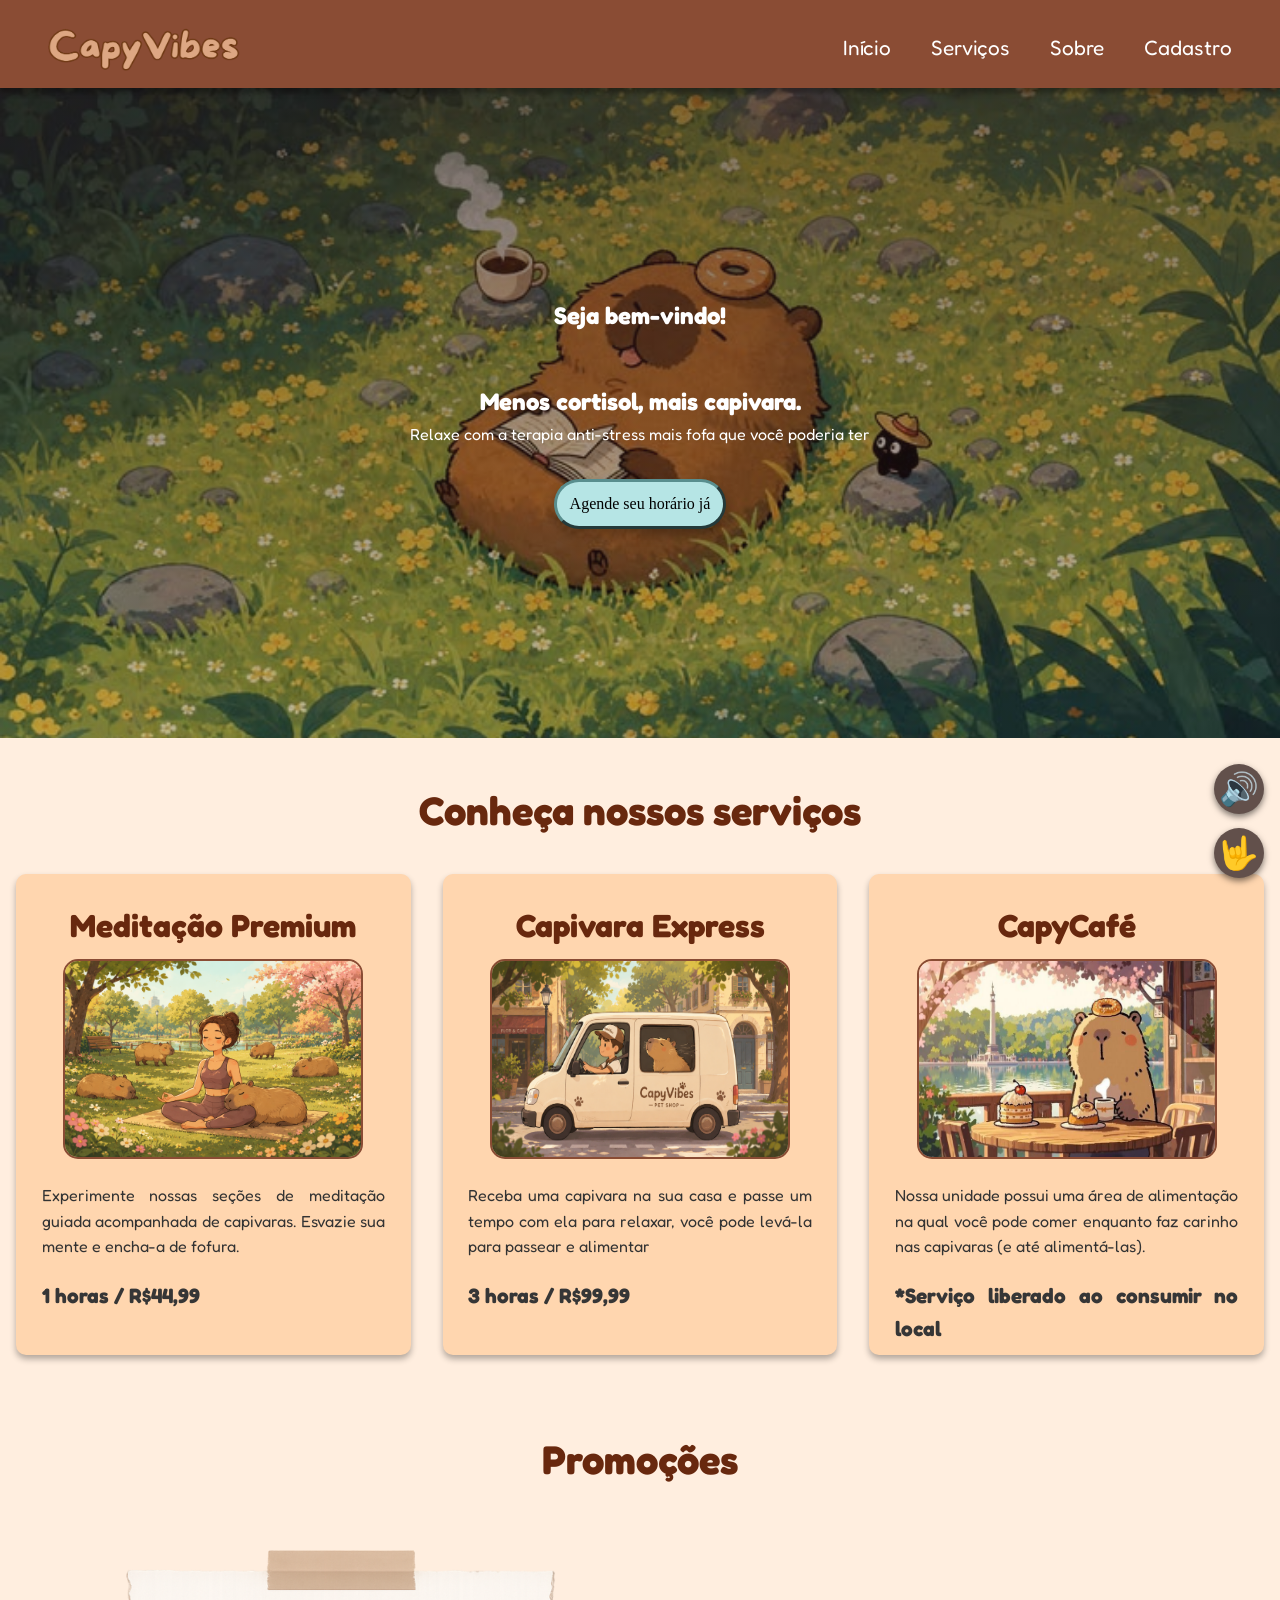
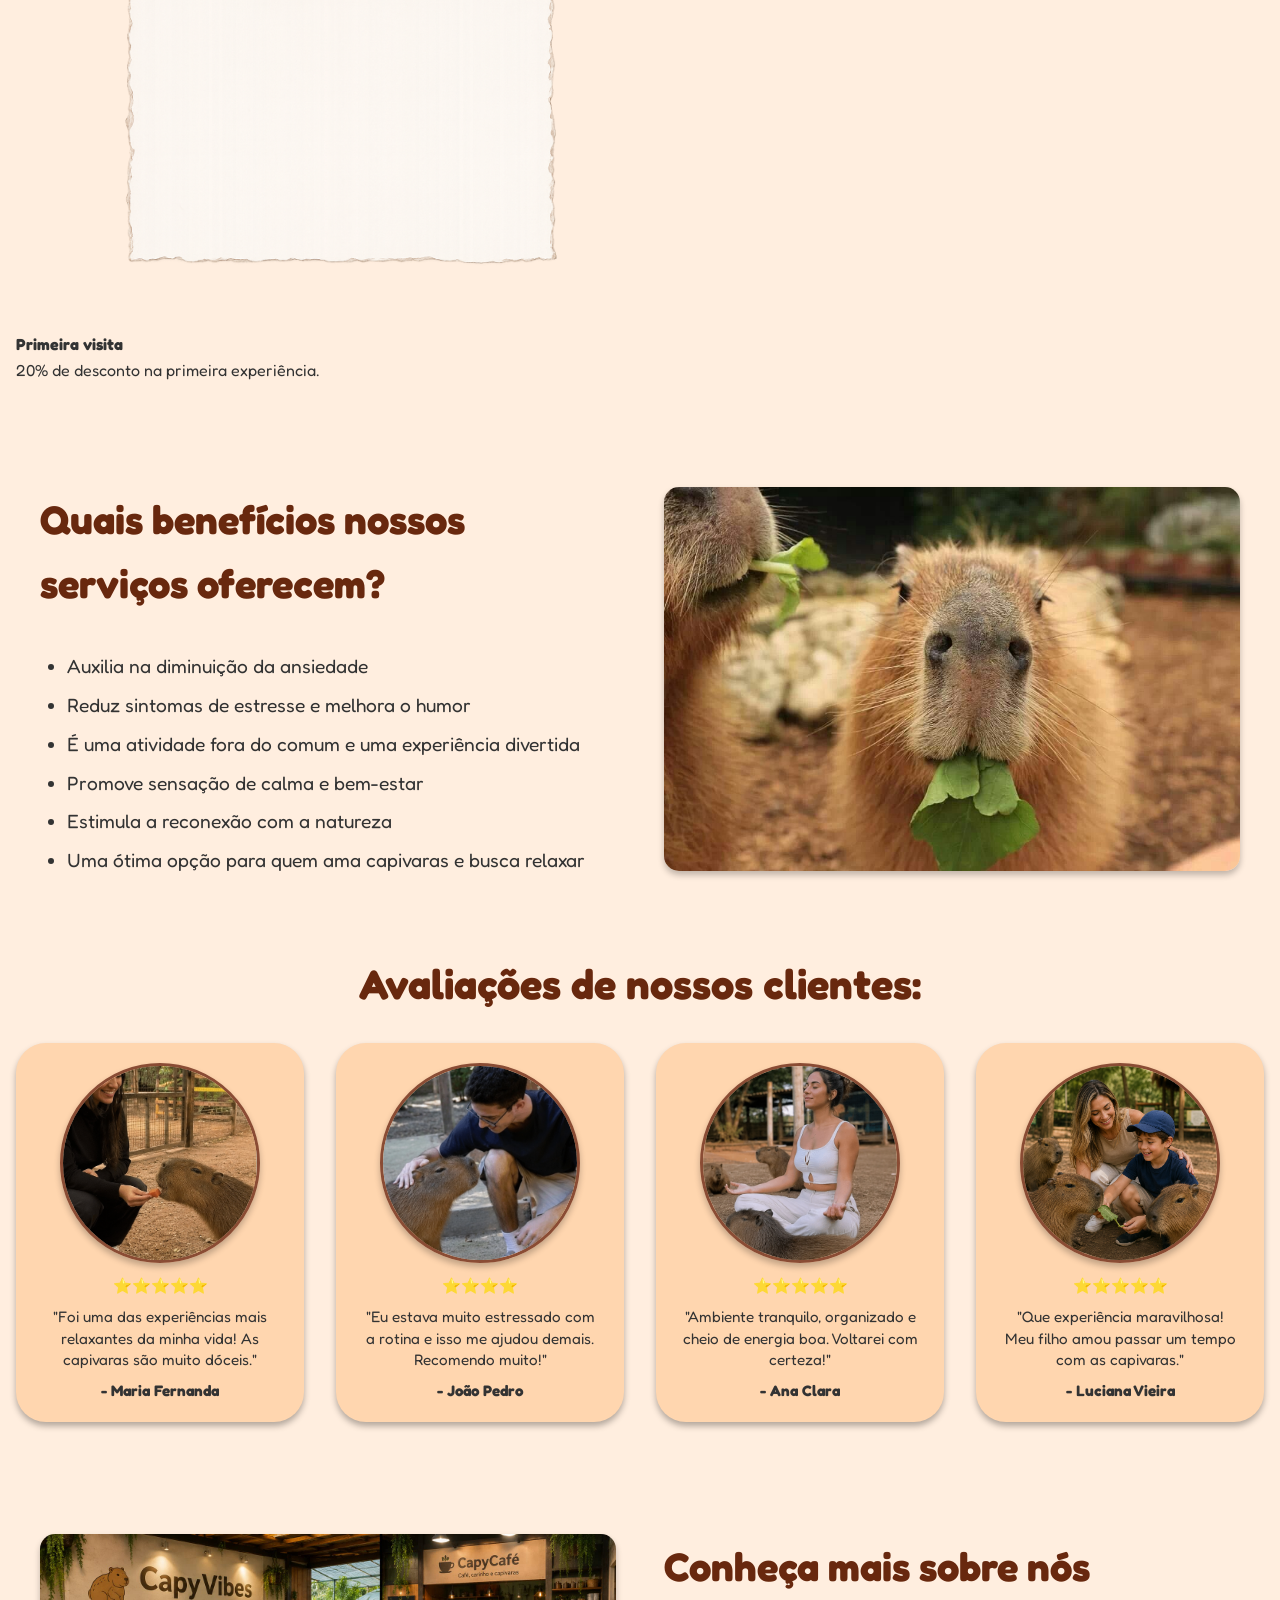
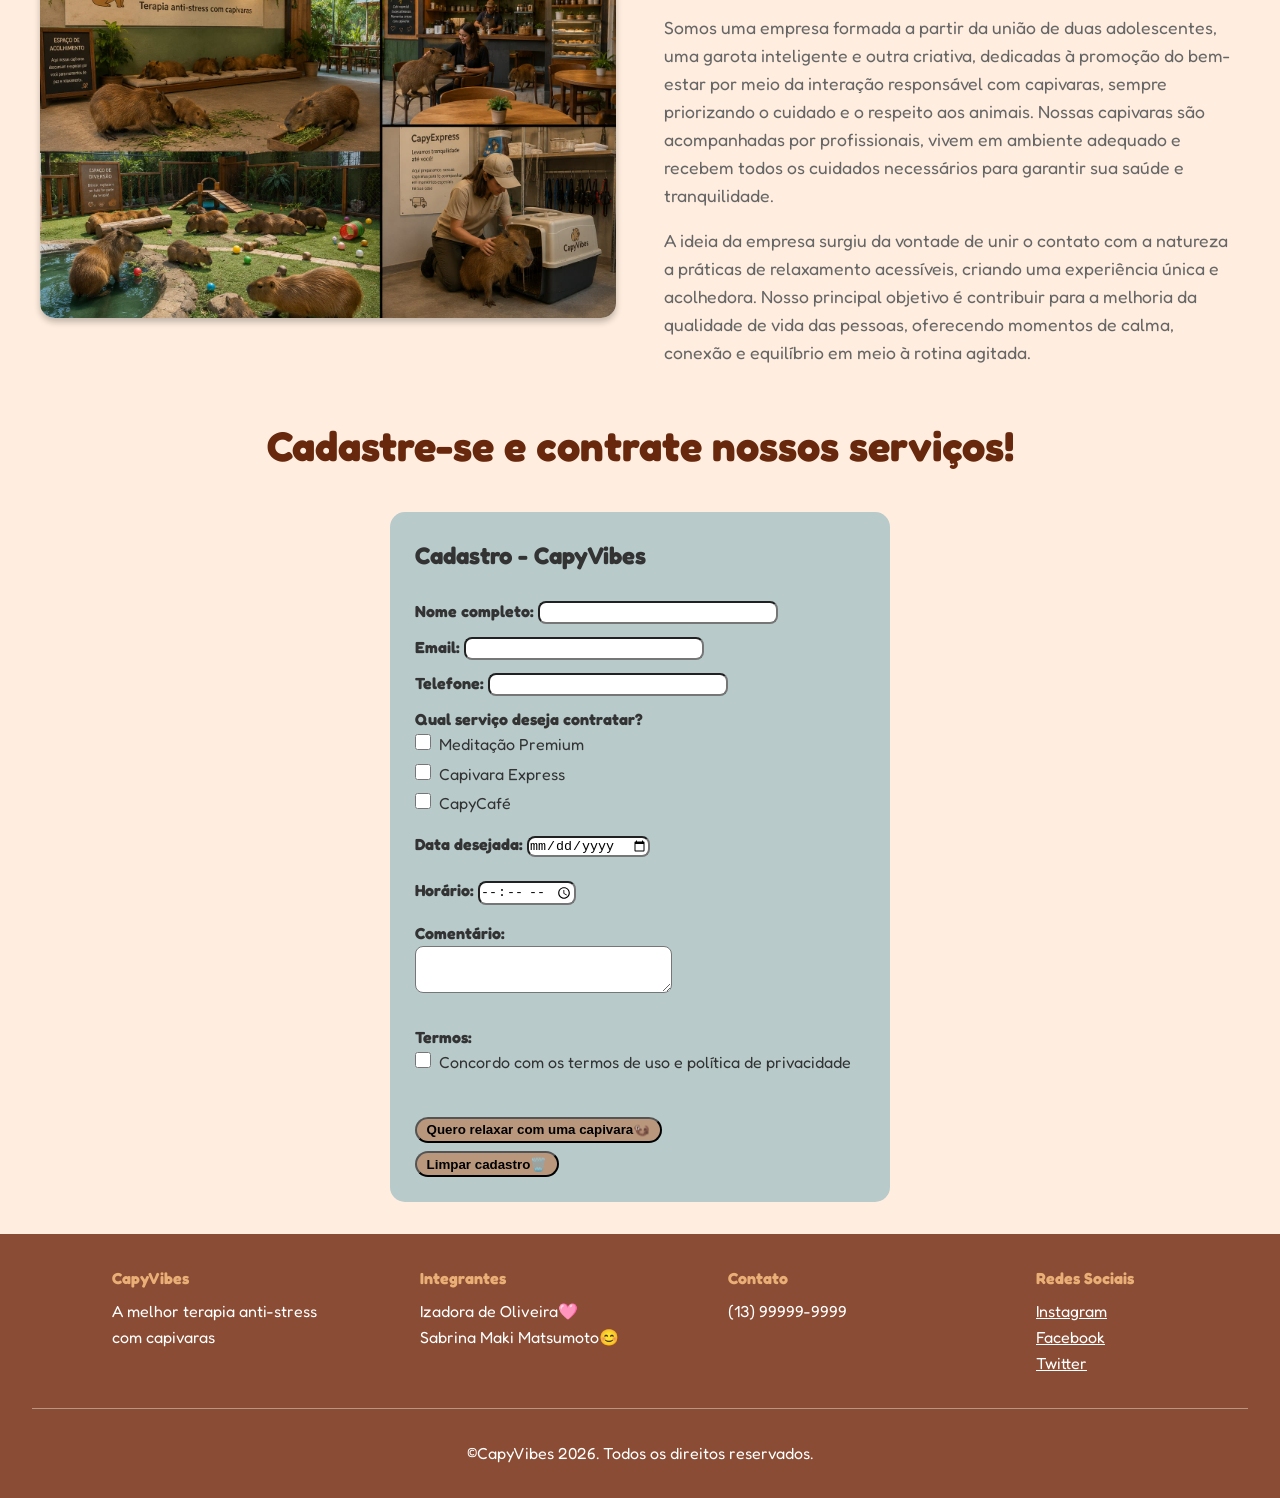
==== index.html @ 8a07cb81 "Em processo" ====
<!DOCTYPE html>
<html lang="pt-br">

<head>

    <meta charset="UTF-8">
    <meta name="viewport" content="width=device-width, initial-scale=1.0">
    <title>CapyVibes - Terapia anti-stress</title>
    <link rel="stylesheet" href="styles.css">
    <link href="https://fonts.googleapis.com/css2?family=Fredoka&display=swap" rel="stylesheet">

</head>

<body>

    <!-- HEADER e NAV-->
    <header class="header">
        <div class="container">

          <div class="nav">

          <img class="logo" src="imagens/Logo.png">

           <nav class="menu">
             <a href="inicio">Início</a>
             <a href="servicos">Serviços</a>
             <a href="sobre">Sobre</a>
             <a href="cadastro">Cadastro</a>
           </nav>

          </div>
        </div>
   
    </header>

    <!-- HERO SECTION -->
    <main>

        <section class="hero-section">
            <div class="conteudo-hero">
                <h1>Seja bem-vindo!</h1>
                <h2>Menos cortisol, mais capivara.</h2>
                <p>Relaxe com a terapia anti-stress mais fofa que você poderia ter</p>
                <button class="botao">Agende seu horário já</button>
            </div>
        </section>

        <!-- SERVICOS - IZAAA -->

        <section class="servicos">
            <div class="container">
                <h2 class="section-title">Conheça nossos serviços</h2>
                <div class="cards">

                    <div class="card">
                        <img src="">
                        <div class="conteudo-card">
                            <h3>Meditação Premium</h3>
                            <img class="foto-card" src="imagens/terapia.png">
                            <p>Experimente nossas seções de meditação guiada acompanhada de capivaras. Esvazie sua mente e encha-a de fofura.</p>
                            <span class="valor">1 horas / R$44,99</span>
                        </div>
                    </div>

                    <div class="card">
                        <img src="">
                        <div class="conteudo-card">
                            <h3>Capivara Express</h3>
                            <img class="foto-card" src="imagens/express.png">
                            <p>Receba uma capivara na sua casa e passe um tempo com ela para relaxar, você pode levá-la para passear e alimentar </p>
                            <span class="valor">3 horas / R$99,99</span>
                        </div>
                    </div>

                    <div class="card">
                        <img src="">
                        <div class="conteudo-card">
                            <h3>CapyCafé</h3>
                            <img class="foto-card" src="imagens/CapyCafe.jpg">
                            <p>Nossa unidade possui uma área de alimentação na qual você pode comer enquanto faz carinho nas capivaras (e até alimentá-las).</p>
                            <span class="valor">*Serviço liberado ao consumir no local</span>
                        </div>
                    </div>

                </div>
            </div>
        </section>

        <!-- PROMOÇÕES -->
        <section class="promocoes">
            <div class="container">

                <h2 class="promo-title">Promoções</h2>

                <div class="promo-cards">
                    
                    <div class="conteudo-promo promo1">
                    <img class="img-promo" src="imagens/promo.png">
                      <div class="texto-promo">
                         <h4>Primeira visita</h4>
                         <p>20% de desconto na primeira experiência.</p>
                      </div>
                    </div>

                </div>

            </div>
        </section>

        <!-- BENEFÍCIOS -->
        <section class="info-beneficios-section">
          <div class="container">

            <div class="info-beneficios">

            <div class="beneficios">
                <h2>Quais benefícios nossos serviços oferecem?</h2>

                <ul class="lista-beneficios">
                    <li>Auxilia na diminuição da ansiedade</li>
                    <li>Reduz sintomas de estresse e melhora o humor</li>
                    <li>É uma atividade fora do comum e uma experiência divertida</li>
                    <li>Promove sensação de calma e bem-estar</li>
                    <li>Estimula a reconexão com a natureza</li>
                    <li>Uma ótima opção para quem ama capivaras e busca relaxar</li>
                </ul>
            </div>

            <div class="info-imagem2">
                <img src="imagens/comendo.jpg">
            </div>

            </div>

          </div>
        </section>

        <!-- AVALIACOES -->
        <section class="area-avaliacoes">
            <div class="container">
                <h2>Avaliações de nossos clientes:</h2>
                <div class="avaliacoes">

                    <div class="avaliacao">
                        <div class="foto-cliente">
                            <img src="imagens/avaliacao-maria.png">
                        </div>
                        <p>⭐⭐⭐⭐⭐</p>
                        <p>"Foi uma das experiências mais relaxantes da minha vida! As capivaras são muito dóceis."</p>
                        <p class="nome-cliente">- Maria Fernanda</p>
                    </div>

                    <div class="avaliacao">
                        <div class="foto-cliente">
                            <img src="imagens/avaliacao-joao.png">
                        </div>
                        <p>⭐⭐⭐⭐</p>
                        <p>"Eu estava muito estressado com a rotina e isso me ajudou demais. Recomendo muito!"</p>
                        <p class="nome-cliente">- João Pedro</p>
                    </div>

                    <div class="avaliacao">
                        <div class="foto-cliente">
                            <img src="imagens/avaliacao-ana.png">
                        </div>
                        <p>⭐⭐⭐⭐⭐</p>
                        <p>"Ambiente tranquilo, organizado e cheio de energia boa. Voltarei com certeza!"</p>
                        <p class="nome-cliente">- Ana Clara</p>
                    </div>

                    <div class="avaliacao">
                        <div class="foto-cliente">
                            <img src="imagens/avaliacao-luciana.png">
                        </div>
                        <p>⭐⭐⭐⭐⭐</p>
                        <p>"Que experiência maravilhosa! Meu filho amou passar um tempo com as capivaras."</p>
                        <p class="nome-cliente">- Luciana Vieira</p>
                    </div>

                </div>

            </div>
        </section>

        <!-- DÚVIDAS - FAQ -->
        <section>

        </section>

        <!-- SOBRE A EMPRESA -->
        <section class="info" id="info">
          <div class="container">
            <div class="info-flex">

              <div class="info-imagem">
                  <img src="imagens/quemSomos.jpeg">
              </div>

             <div class="info-texto">
                <h2>Conheça mais sobre nós</h2>
                <p>Somos uma empresa formada a partir da união de duas adolescentes, uma garota inteligente e outra criativa,
                dedicadas à promoção do bem-estar por meio da interação responsável
                com capivaras, sempre priorizando o cuidado e o respeito aos animais. Nossas capivaras
                são acompanhadas por profissionais, vivem em ambiente adequado e recebem todos os
                cuidados necessários para garantir sua saúde e tranquilidade.</p>

                <p>A ideia da empresa surgiu da vontade de unir o contato com a natureza a práticas de relaxamento
                acessíveis, criando uma experiência única e acolhedora. Nosso principal objetivo é contribuir
                para a melhoria da qualidade de vida das pessoas, oferecendo momentos de calma, conexão e equilíbrio
                em meio à rotina agitada.</p>
             </div>

            </div>
          </div>
        </section>

        <h2 class="call">Cadastre-se e contrate nossos serviços!</h2>

        <!-- FORMULÁRIO -->
        <form action="dadosForm.html" method="post" class="formulario">

            <h2>Cadastro - CapyVibes</h2>
            <label><strong>Nome completo:</strong></label>
            <input type="text" name="Nome" id="caixa-e" required><br>
            <label><strong>Email:</strong></label>
            <input type="text" name="Email" id="caixa-e" required><br>
            <label><strong>Telefone:</strong></label>
            <input type="number" name="Telefone" id="caixa-e" required><br>
            <label id="servico"><strong>Qual serviço deseja contratar?</strong></label><br>
            <input type="checkbox" name="meditacao" id="caixa">Meditação Premium<br>
            <input type="checkbox" name="carro" id="caixa">Capivara Express<br>
            <input type="checkbox" name="cafe" id="caixa">CapyCafé<br>
            <label><strong>Data desejada:</strong></label>
            <input type="date" name="data" id="data"><br>
            <label><strong>Horário:</strong></label>
            <input type="time" name="hora" id="horario"><br>
            <label><strong>Comentário:</strong></label><br>
              <textarea id="comentario" rows="3" cols="30" name="comentário"></textarea><br>
            <label><strong>Termos:</strong></label><br>
            <input type="checkbox" name="termo" id="termos" required><label>Concordo com os termos de uso e política de privacidade</label><br>

            <button type="submit" class="btn_form">Quero relaxar com uma capivara🦦</button><br>
            <button type="reset" class="btn_form">Limpar cadastro🗑️</button>
        </form>

        <!-- BOTÃO DE VOZ E LIBRAS -->
            <button class="btn-ajuda libras">🔊</button>
            <button class="btn-ajuda voz">🤟</button>

    </main>

    <!-- FOOTER - saa -->

    <footer class="rodape">
        <div class="container">
            <div class="footer-content">

                <div class="footer-section">
                    <h4>CapyVibes</h4>
                    <p>A melhor terapia anti-stress com capivaras</p>
                </div>

                <div class="footer-section">
                    <h4>Integrantes</h4>
                        <p>Izadora de Oliveira🩷</p>
                        <p>Sabrina Maki Matsumoto😊</p>
                </div>

                <div class="footer-section">
                    <h4>Contato</h4>
                    <p>(13) 99999-9999</p>
                </div>
                
                <div class="footer-section">
                    <h4>Redes Sociais</h4>
                      <div class="redes">
                        <p>Instagram</p>
                        <p>Facebook</p>
                        <p>Twitter</p>
                      </div>
                </div>

            </div>

            <div class="footer-bottom">
                <p>&copy;CapyVibes 2026. Todos os direitos reservados.</p>
            </div>

        </div>
    </footer>

     </div>
</body>
</html>
---- styles.css ----
/* HEADER e NAV */

*{
    margin: 0;
    padding: 0;
    box-sizing: border-box;
}

body {
    line-height: 1.6;
    color: #333;
    font-family: 'Fredoka', sans-serif;
    background-color: #ffeedf;
}

.container{
    max-width: 1400px;
    margin: 0 auto;
    padding: 1rem;
}

.header{
    background-color: #8a4c34;
    position: sticky;
    padding: 0.5rem 2rem 0;
    top: 0;
    box-shadow: 0 5px 5px rgba(0, 0, 0, 0.3);
    z-index: 1000;
}

.nav{
    display: flex;
    justify-content: space-between;
    align-items: center;
}

.menu{
    display: flex;
    gap: 2.5rem;
}

.menu a{
    text-decoration: none;
    color: white;
    transition: color 0.3s;
    font-size: 1.3rem;
}

.menu a:hover{
    color: #b6e5e5;
}

/* HERO SECTION */

.logo{
    width: 12rem;
    height: 3rem;
}

.botao{
    padding: 0.8rem;
    color: black;
    border-radius: 2rem;
    border-color: #598e8e;
    background-color: #b6e5e5;
    font-size: 1rem;
    font-family: 'Lucida Sans Regular';
    margin-top: 2rem;
    cursor: pointer;
    transition: scale 0.4s;
    border-width: 0.2rem;
    box-shadow: 0 6px 12px rgba(0, 0, 0, 0.3);
}

.botao:hover{
    scale: 1.1;
}

.hero-section{
    background: linear-gradient(rgba(44, 24, 26, 0.6), rgba(44, 24, 26, 0.3)), url("imagens/fundo.jpg");
    background-size: cover;
    background-position: center;
    color: white;
    display: flex;
    align-items: center;
    justify-content: center;
    text-align: center;
    height: 650px;
}

.conteudo-hero h1{
    margin-bottom: 3rem;
}

/* SERVIÇOS */

.section-title {
    text-align: center;
    font-size: 2.5rem;
    margin-bottom: 2rem;
    color: #68280e;
    margin-top: 1.5rem;
}

.foto-card{
    display: block;
    margin: 0 auto;
}

.cards { 
    display: flex; 
    gap: 2rem; 
    justify-content: center;
    flex-wrap: wrap;
}

.card{
    background-color: rgb(255, 214, 175);
    border-radius: 10px;
    overflow: hidden; 
    box-shadow: 0 4px 6px rgba(0, 0, 0, 0.3);
    flex: 1; 
    min-width: 350px;
    max-width: 400px;
    transition: transform 0.3s;
}

.card:hover {
    box-shadow: 0 6px 12px rgba(0, 0, 0, 0.3);
    transform: translateY(-5px);
}

.conteudo-card{
    padding: 0 1.6rem 0 1.6rem;
    padding-bottom: 10px;
    display: flex;
    flex-direction: column;
    gap: 3px;
    text-align: justify;
}

.conteudo-card h3{
    color: #68280e;
    font-size: 2rem;
    margin: 0;
    text-align: center;
    margin-bottom: 5px;
    font-weight: bold;
}

.conteudo-card img{
    width: 300px;
    height: 200px;
    border-width: 2px;
    border-style: solid;
    border-color: #8a4c34;
    border-radius: 15px;
    margin-bottom: 10px;
}

.conteudo-card p{
    margin-top: 0.7rem;
}

.valor{
    font-weight: bold;
    color:#363636;
    padding: 1rem 0 0 0;
    font-size: 1.3rem;
}

/* PROMOCÕES */
.promo-title {
    text-align: center;
    font-size: 2.5rem;
    color: #68280e;
    margin-top: 1rem;
}

.promocoes{
    padding: 1.5rem 0 1rem 0;
}

.img-promo{
    max-width: 650px;
    max-height: 550px;
}


/* BENEFICIOS */

.beneficios{
    display: flex;
    flex-direction: column;
    gap: 0.5rem;
    flex: 1;
}

.beneficios h2{
    font-size: 2.5rem;
    color: #68280e;
    margin-top: 2rem;
}

.beneficios li{
    font-size: 1.2rem;
    margin-top: 8px;
    margin-left: 1.7rem;
}

.info-beneficios{
    display: flex;
    flex-wrap: wrap;
    gap: 3rem;
    margin-top: 1.5rem;
}

.info-beneficios-section{
    padding: 0 1.5rem 2rem;
}

.info-imagem2{
    flex: 1;
}

.info-imagem2 img {
    width: 100%;
    border-radius: 15px;
    box-shadow: 0 4px 6px rgba(0, 0, 0, 0.247);
    margin-top: 2rem;
}

.lista-beneficios{
    margin-top: 20px;
}

/*AVALIAÇÕES DOS CLIENTES*/

.area-avaliacoes{
    flex-wrap: wrap;
}

.area-avaliacoes h2{
    text-align: center;
    font-size: 2.6rem;
    color: #68280e;
    margin-bottom: 25px;
    margin-top: 0.5rem;
}

.avaliacoes{
    display: flex;
    flex-direction: row;
    display: flex;
    gap: 2rem;
    flex-wrap: wrap;
    justify-content: center;
}

.avaliacao{
    background-color:  rgb(255, 214, 175);
    border-radius: 30px;
    box-shadow: 0 4px 6px rgba(0, 0, 0, 0.3);
    flex: 1;
    max-width: 300px;
    padding: 15px;
    display: flex;
    flex-direction: column;
    align-items: center;
    text-align: center;
    margin-bottom: 3rem;
}

.avaliacao p{
    margin: 5px 10px;
    font-size: 0.95rem;
    line-height: 1.4;
}

.nome-cliente{
    font-weight: bold;
    margin-top: auto;
}

.foto-cliente{
    flex: 1
}

.foto-cliente img{
    border-radius: 50%;
    width: 200px;
    height: 200px;
    border-width: 3px;
    border-style: solid;
    border-color: #8a4c34;
    box-shadow: 0 4px 6px rgba(0, 0, 0, 0.247);
    margin-top: 5px;
    object-fit: cover;
}

.call{
    text-align: center;
    font-size: 2.6rem;
    color: #68280e;
    margin-bottom: 10px;
    margin-top: 30px;
}

/* DUVIDAS - FAQ */


/* SOBRE A EMRPRESA */
.info{
    padding: 2rem 1.5rem;
    padding-bottom: 0;
}

.info-flex{
    display: flex;
    flex-wrap: wrap;
    gap: 3rem;
    align-items: flex-start;
}

.info-imagem{
    flex: 1;
}

.info-imagem img{
    width: 100%;
    border-radius: 15px;
    box-shadow: 0 4px 6px rgba(0, 0, 0, 0.247);
}

.info-texto{
    display: flex;
    flex-direction: column;
    flex: 1; 
    gap: 1rem;
}

.info-texto p{
    color: #666666;
    font-size: 1.1rem;
}

.info-texto h2{
    font-size: 2.5rem;
    color: #68280e;
    font-weight: bold;
}

/* FORMULÁRIO */

.formulario{
    background-color: #b8caca;
    padding: 25px;
    border-radius: 15px;
    max-width: 500px;
    margin: 2rem auto; 
    
}

button[type="submit"] {
    background-color: #b9977c;
    color: black;
    font-weight: bold;
    border-radius: 20px;
    padding: 0.2rem 0.6rem;
    margin-bottom: 0.5rem;  
}
        
button[type="reset"] {
    background-color: #b9977c;
    color: black;
    font-weight: bold;
    border-radius: 20px;
    padding: 0.2rem 0.6rem;  
}

#termos{
    margin-bottom: 3rem;
    height: 1rem;
    width: 1rem;
    margin-right: 0.5rem;
}

.formulario input{
    margin-bottom: 0.7rem;
    border-radius: 8px;
}

#comentario{
    margin-bottom: 1.5rem;
}

#horario{
    margin-bottom: 1rem;
}

#data{
    margin-bottom: 1.3rem;
    margin-top: 1rem;
}

.formulario h2{
    margin-bottom: 1.5rem;
}

.formulario textarea{
    border-radius: 8px;
}

#caixa-e{
    height: 1.4rem;
    width: 15rem;
    padding: 0 0 0 0.5rem;
}

#caixa{
    height: 1rem;
    width: 1rem;
    margin-right: 0.5rem;
}

/* BOTÃO DE VOZ E LIBRAS */
.btn-ajuda{
    position: fixed;
    width: 50px;
    height: 50px;
    border-radius: 20rem;
    z-index: 100;
    border: none;
    box-shadow: 0 3px 6px rgba(0,0,0,0.5);
    cursor: pointer;
    font-size: 2rem;
    background-color: #62504b;
    transition: background-color 0.3s;
    transition: scale 0.4s;
}

.btn-ajuda:hover{
    background-color: #6f8158;
    scale: 1.2;
}

.voz{
    bottom: 1.4rem;
    right: 1rem;
}

.libras{
    bottom: 5.4rem;
    right: 1rem;
}

/* FOOTER */

.rodape{
    background-color: #8a4c34;
    padding: 1rem;
}

.footer-content{
    display: flex;
    justify-content: space-between;
    gap: 1rem;
    margin-bottom: 1rem;
    flex-wrap: wrap;
}

.footer-section{
    flex: 1;
    min-width: 50px;
    color: white;
    margin-bottom: 1rem;
    margin-left: 5rem;
}

.footer-section h4{
    margin-bottom: 0.5rem;
    color: #eaaf76;
}

.footer-bottom{
    text-align: center;
    border-top: 1.5px solid #b9977c;
    color: white;
    padding-top: 2rem;
}

.redes{
    text-decoration: underline;
}
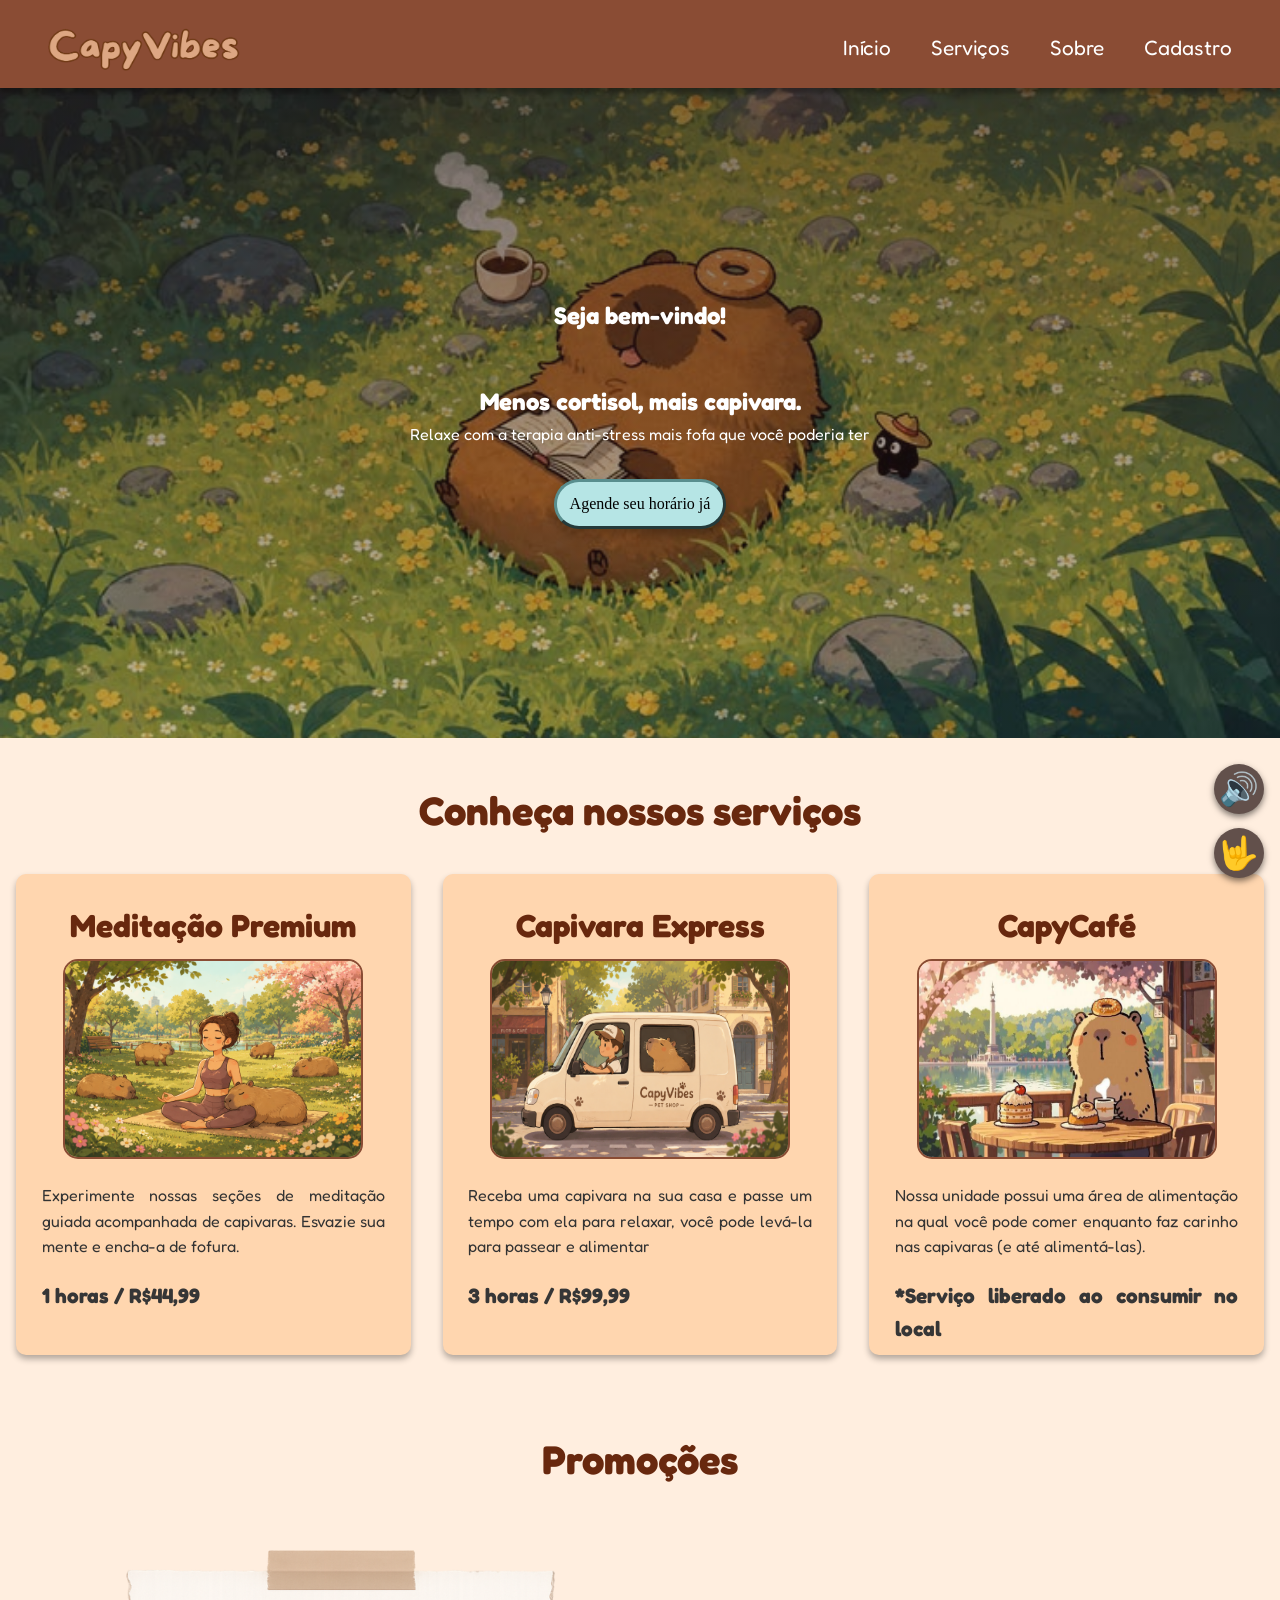
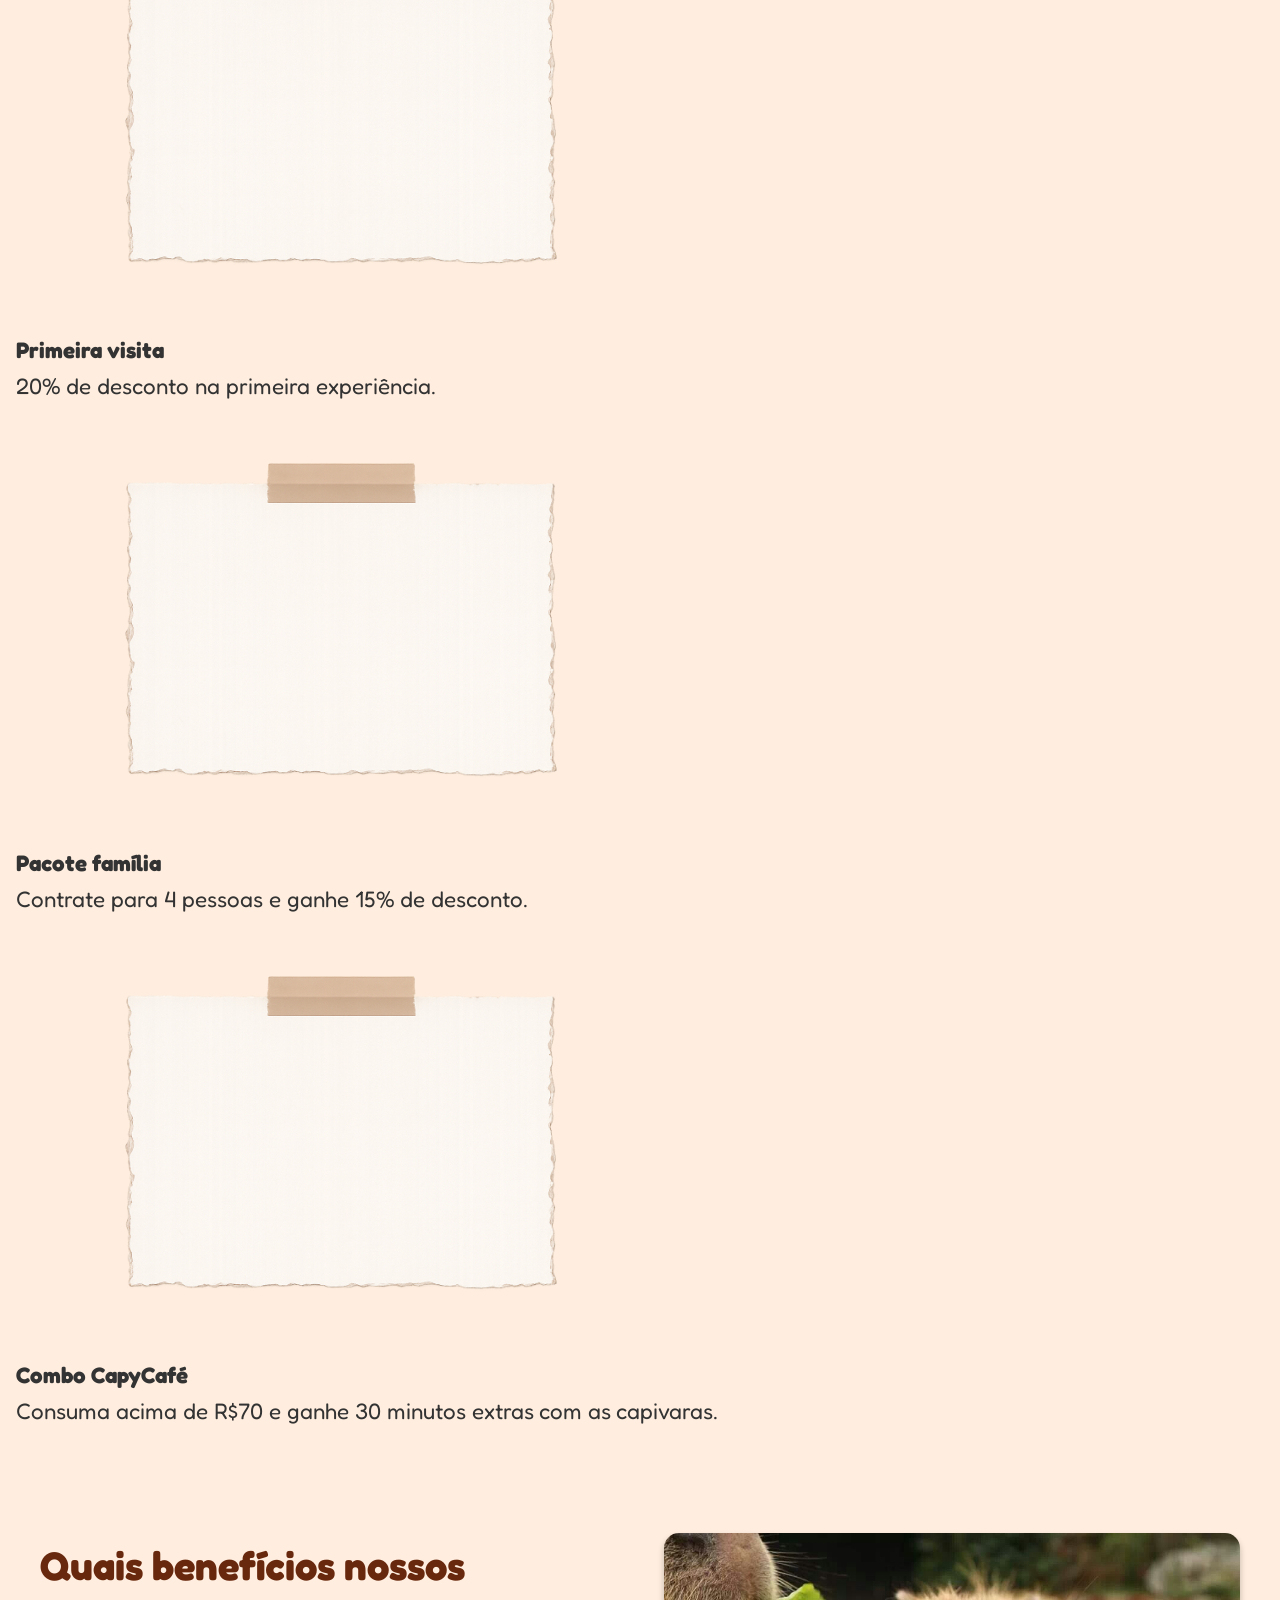
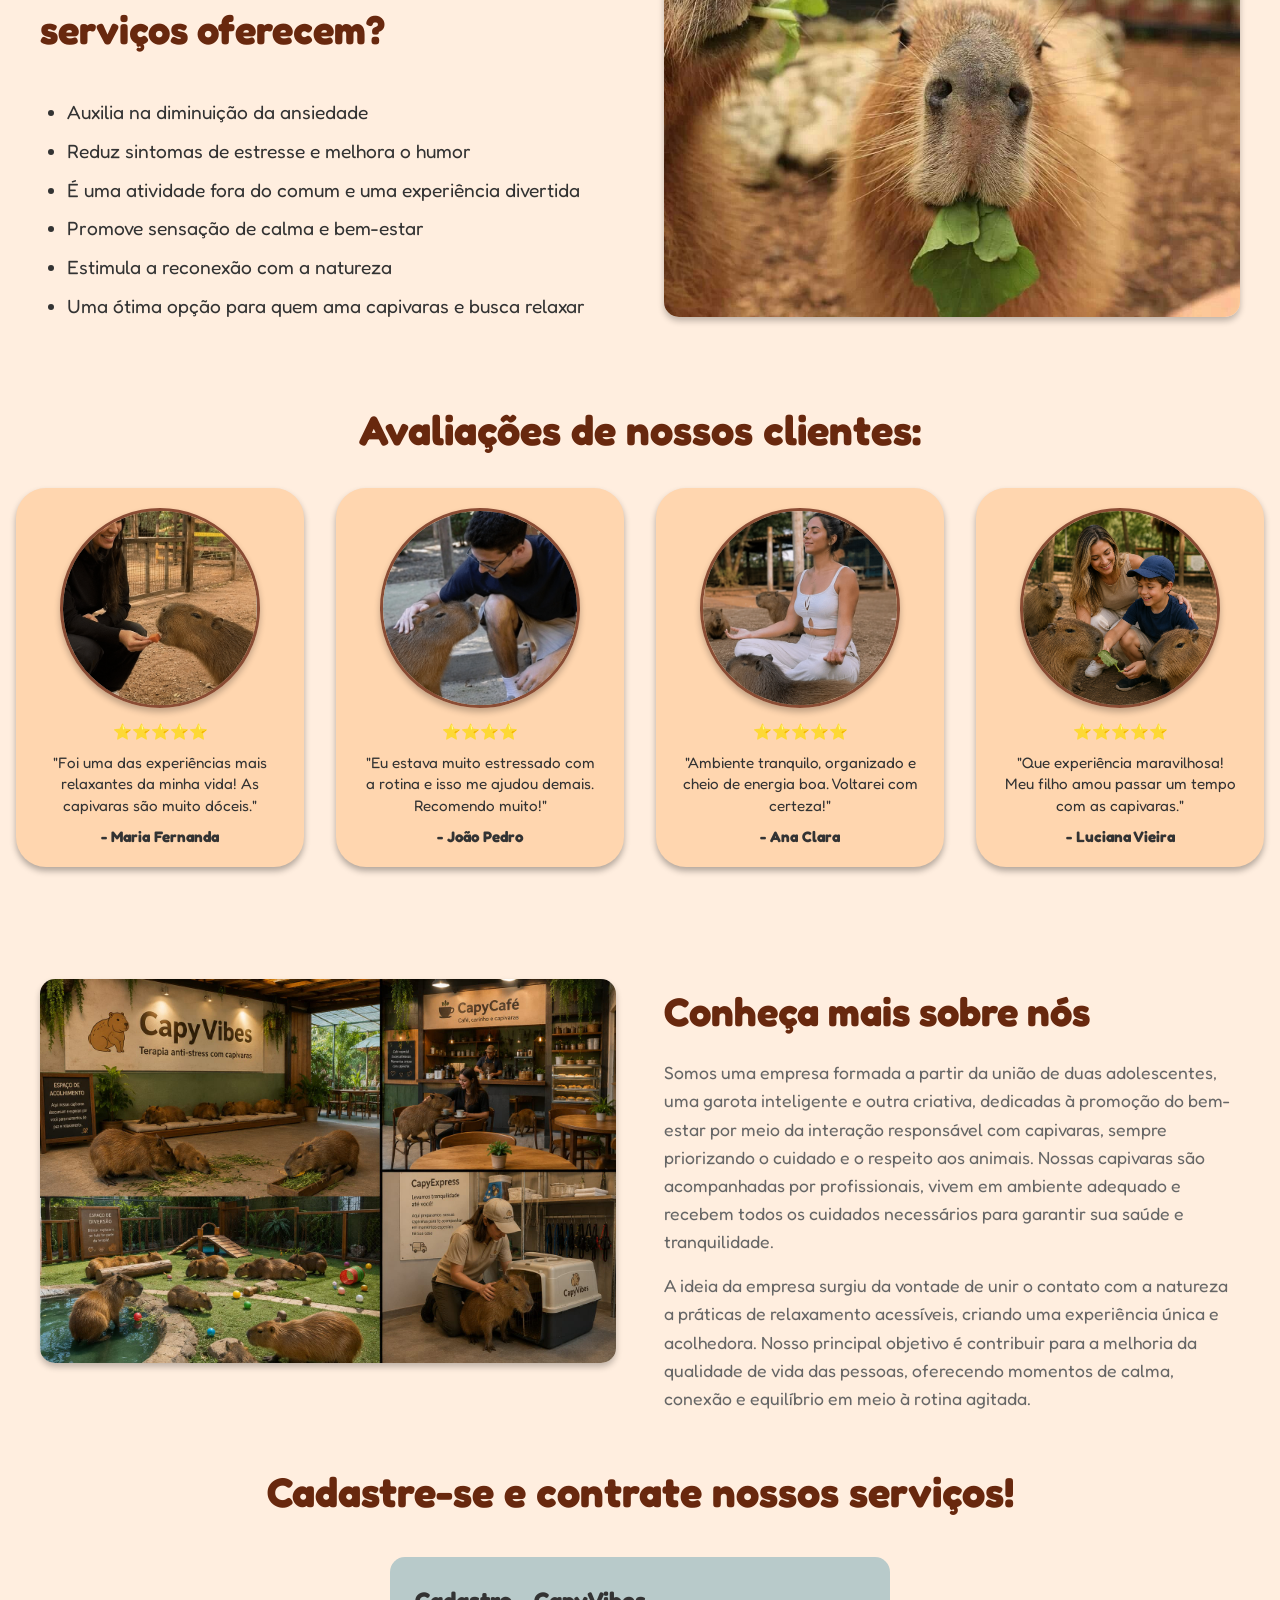
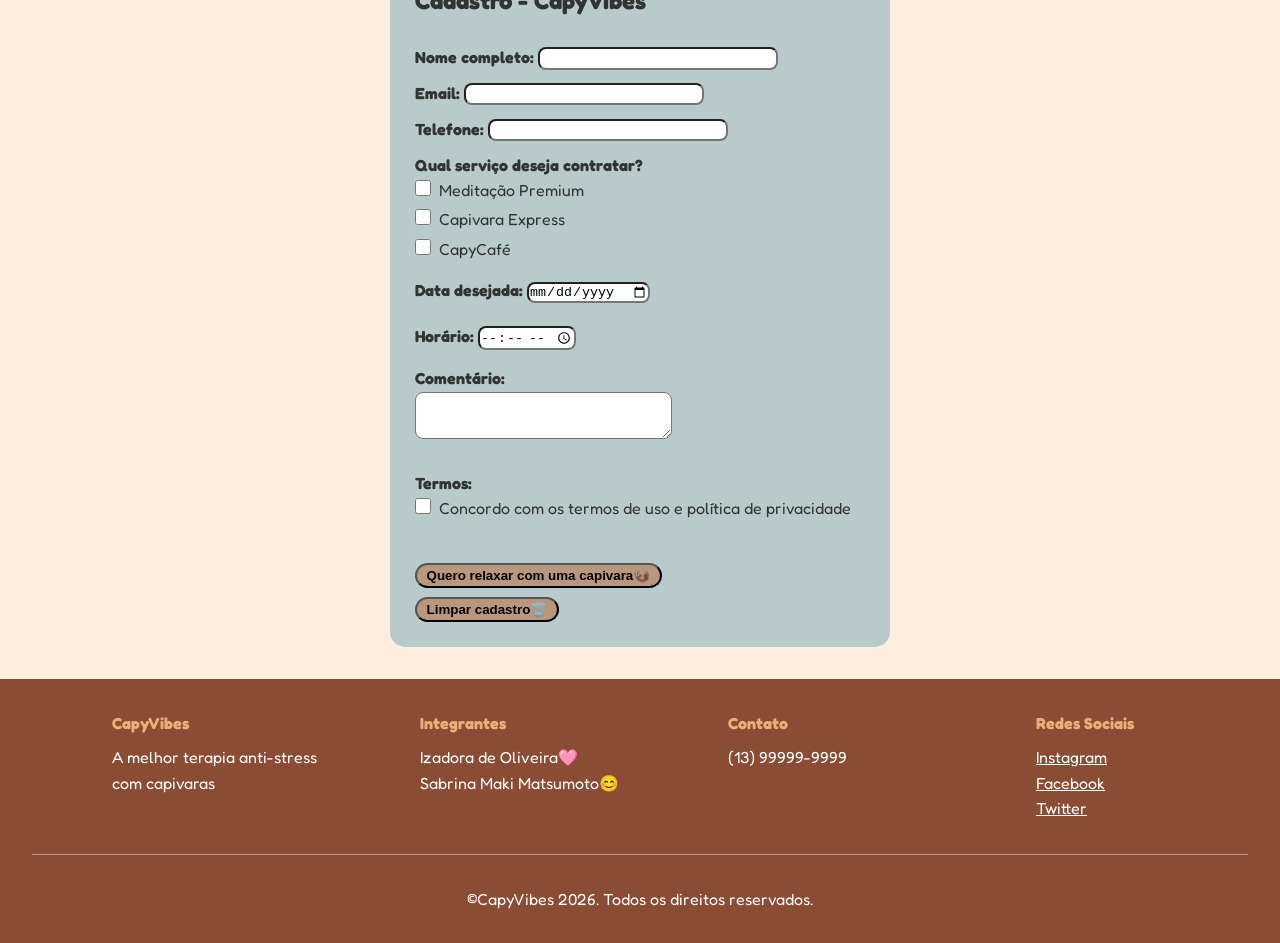
==== commit f26ac210: "Em andamento...cansei" ====
--- a/index.html
+++ b/index.html
@@ -90,17 +90,33 @@
         <section class="promocoes">
             <div class="container">
 
-                <h2 class="promo-title">Promoções</h2>
+               <h2 class="promo-title">Promoções</h2>
 
                 <div class="promo-cards">
-                    
-                    <div class="conteudo-promo promo1">
-                    <img class="img-promo" src="imagens/promo.png">
-                      <div class="texto-promo">
-                         <h4>Primeira visita</h4>
-                         <p>20% de desconto na primeira experiência.</p>
-                      </div>
-                    </div>
+
+                <div class="conteudo-promo promo1">
+                     <img class="img-promo" src="imagens/promo.png">
+                     <div class="texto-promo">
+                       <h4>Primeira visita</h4>
+                       <p>20% de desconto na primeira experiência.</p>
+                     </div>
+                </div>
+
+                <div class="conteudo-promo promo2">
+                     <img class="img-promo" src="imagens/promo.png">
+                     <div class="texto-promo">
+                       <h4>Pacote família</h4>
+                       <p>Contrate para 4 pessoas e ganhe 15% de desconto.</p>
+                     </div>
+                </div>
+
+                <div class="conteudo-promo promo3">
+                     <img class="img-promo" src="imagens/promo.png" >
+                     <div class="texto-promo">
+                       <h4>Combo CapyCafé</h4>
+                       <p>Consuma acima de R$70 e ganhe 30 minutos extras com as capivaras.</p>
+                     </div>
+                </div>
 
                 </div>
 
--- a/styles.css
+++ b/styles.css
@@ -170,13 +170,6 @@
 }
 
 /* PROMOCÕES */
-.promo-title {
-    text-align: center;
-    font-size: 2.5rem;
-    color: #68280e;
-    margin-top: 1rem;
-}
-
 .promocoes{
     padding: 1.5rem 0 1rem 0;
 }
@@ -184,6 +177,17 @@
 .img-promo{
     max-width: 650px;
     max-height: 550px;
+}
+
+.promo-title {
+    text-align: center;
+    font-size: 2.5rem;
+    color: #68280e;
+    margin-top: 1rem;
+}
+
+.texto-promo{
+    font-size: 1.4rem;
 }
 
 
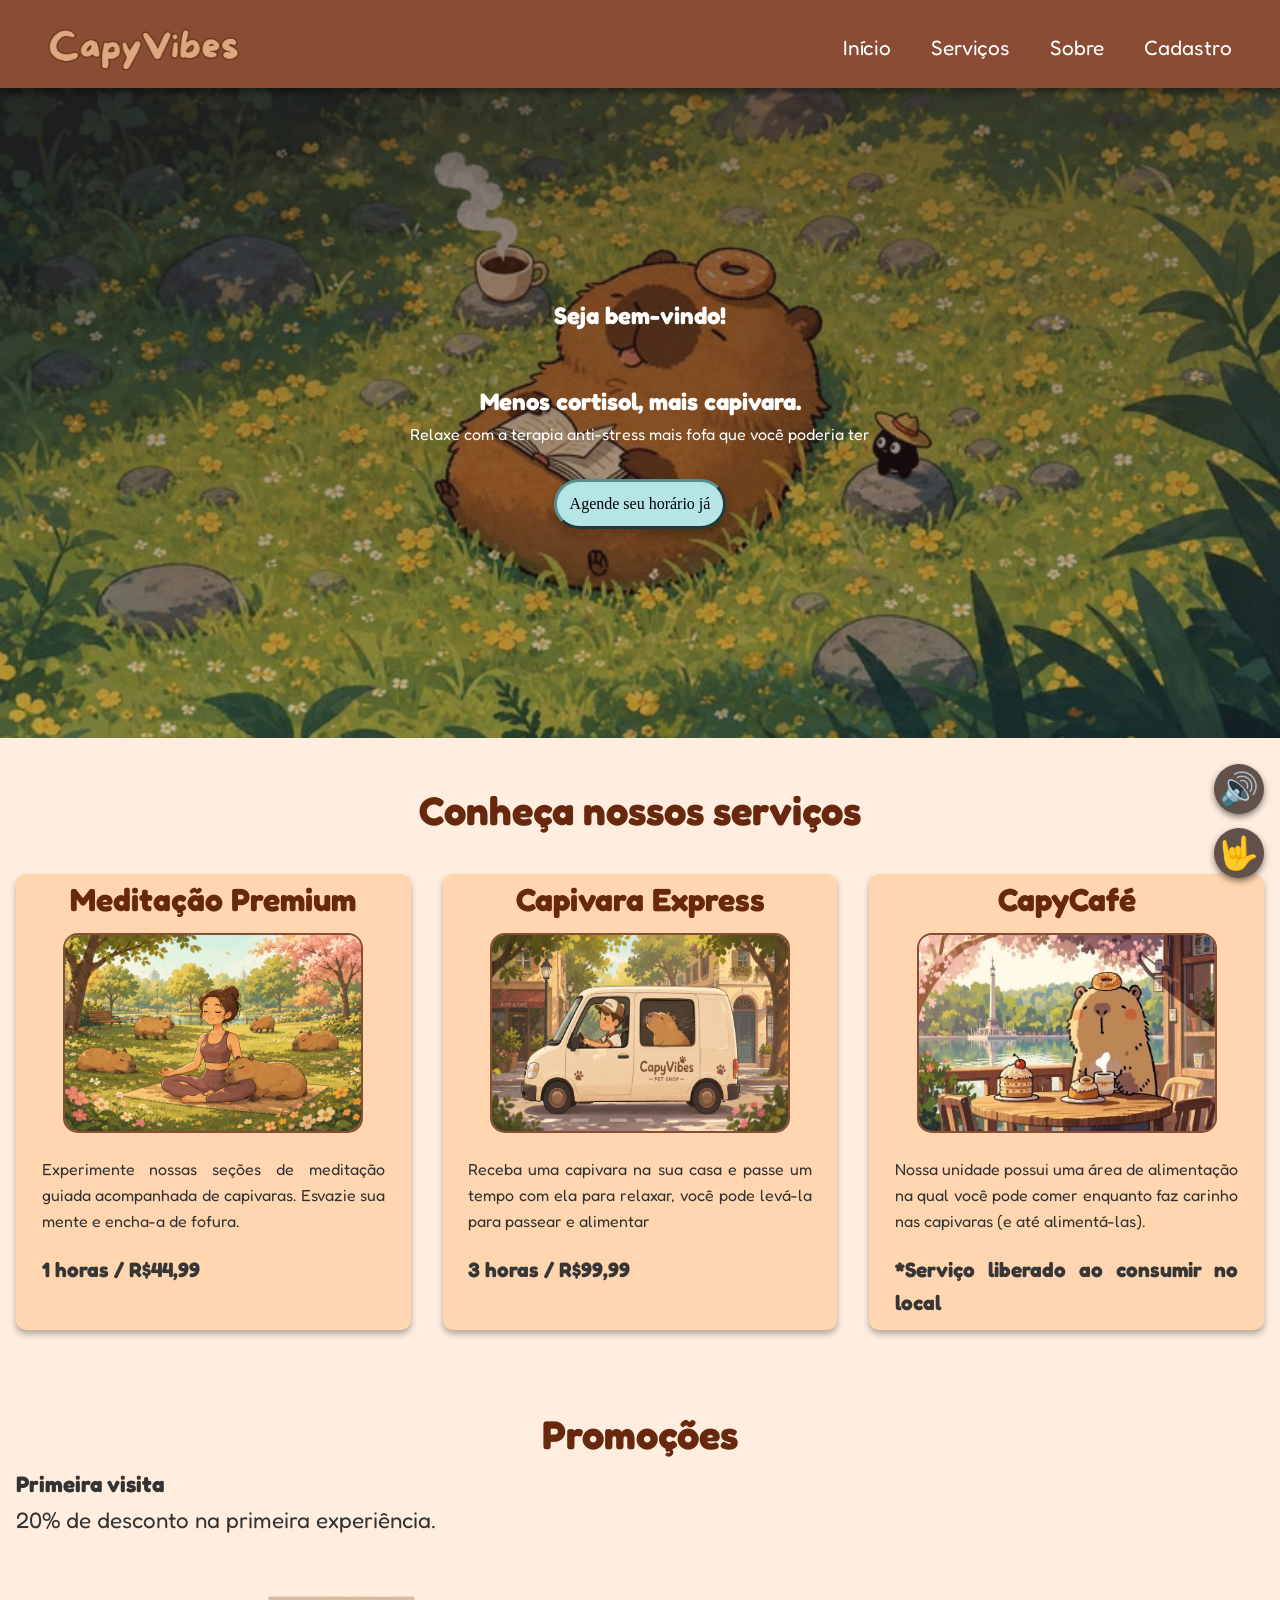
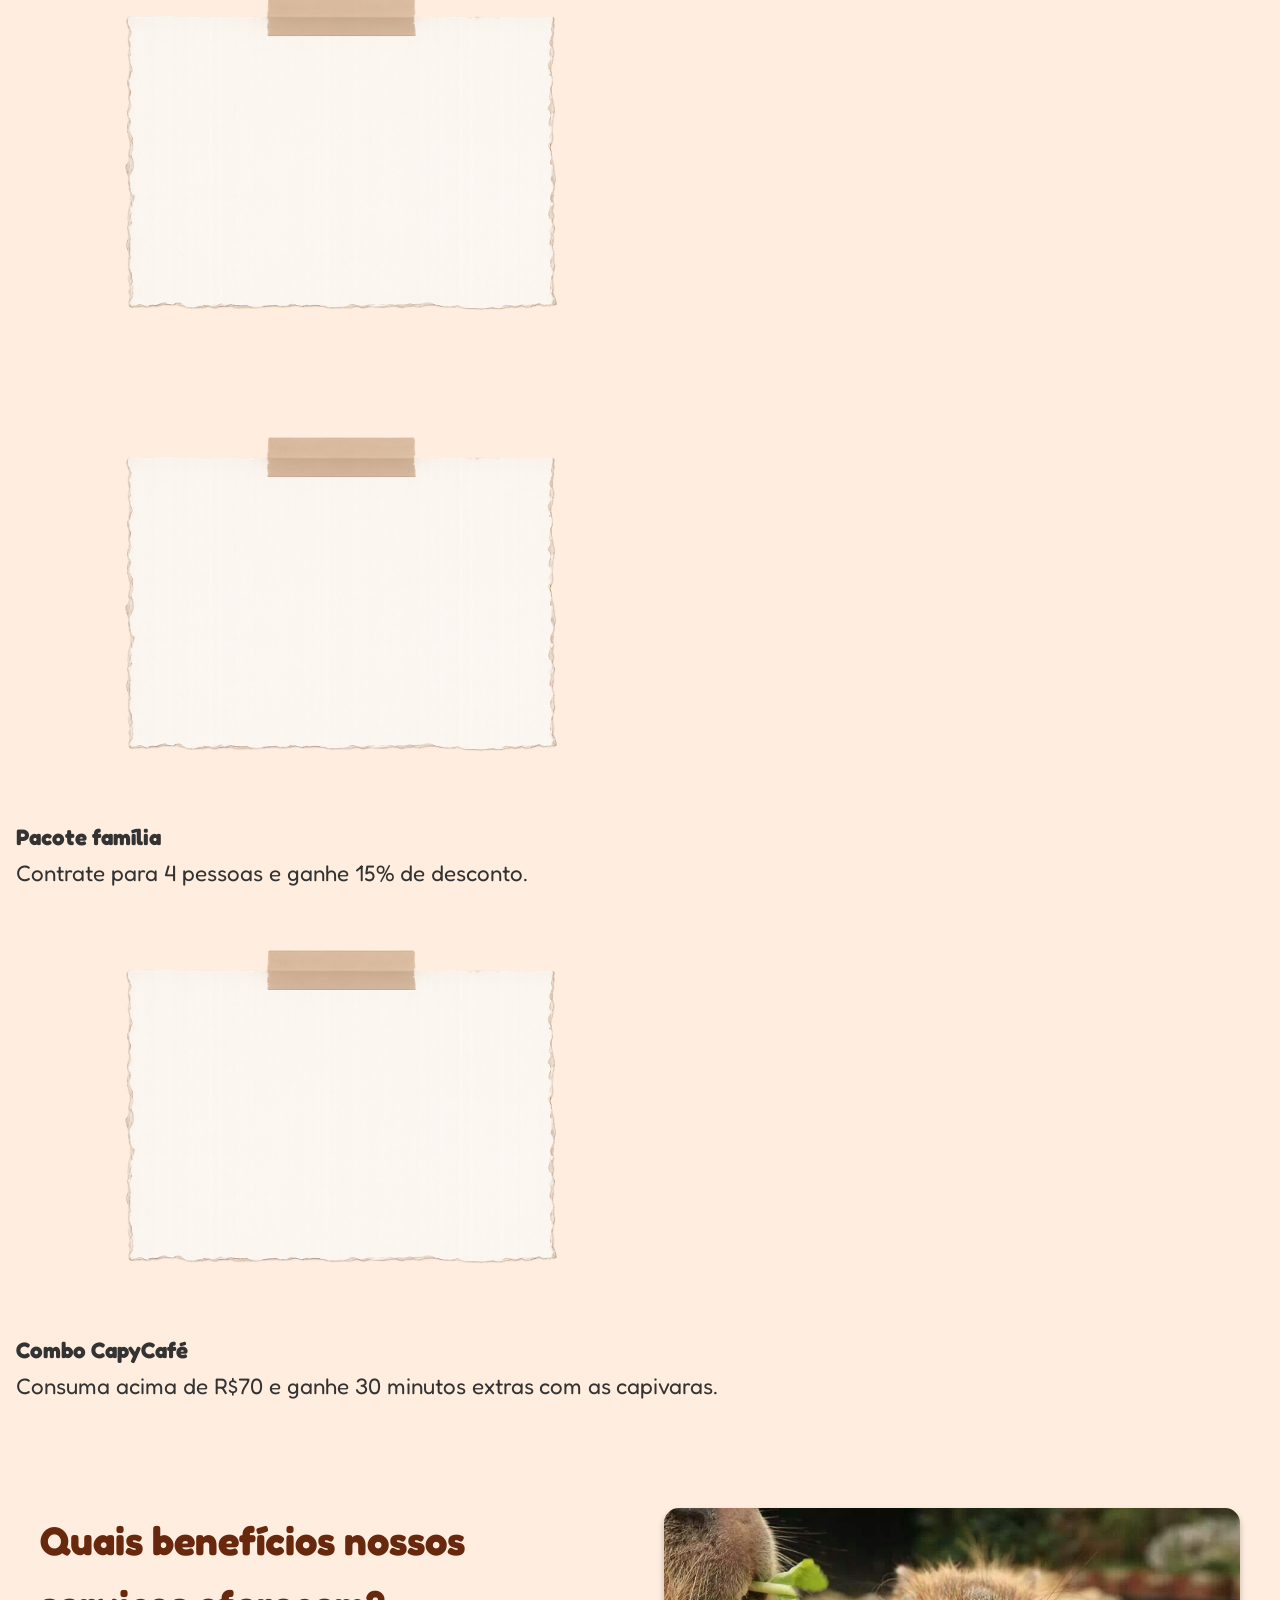
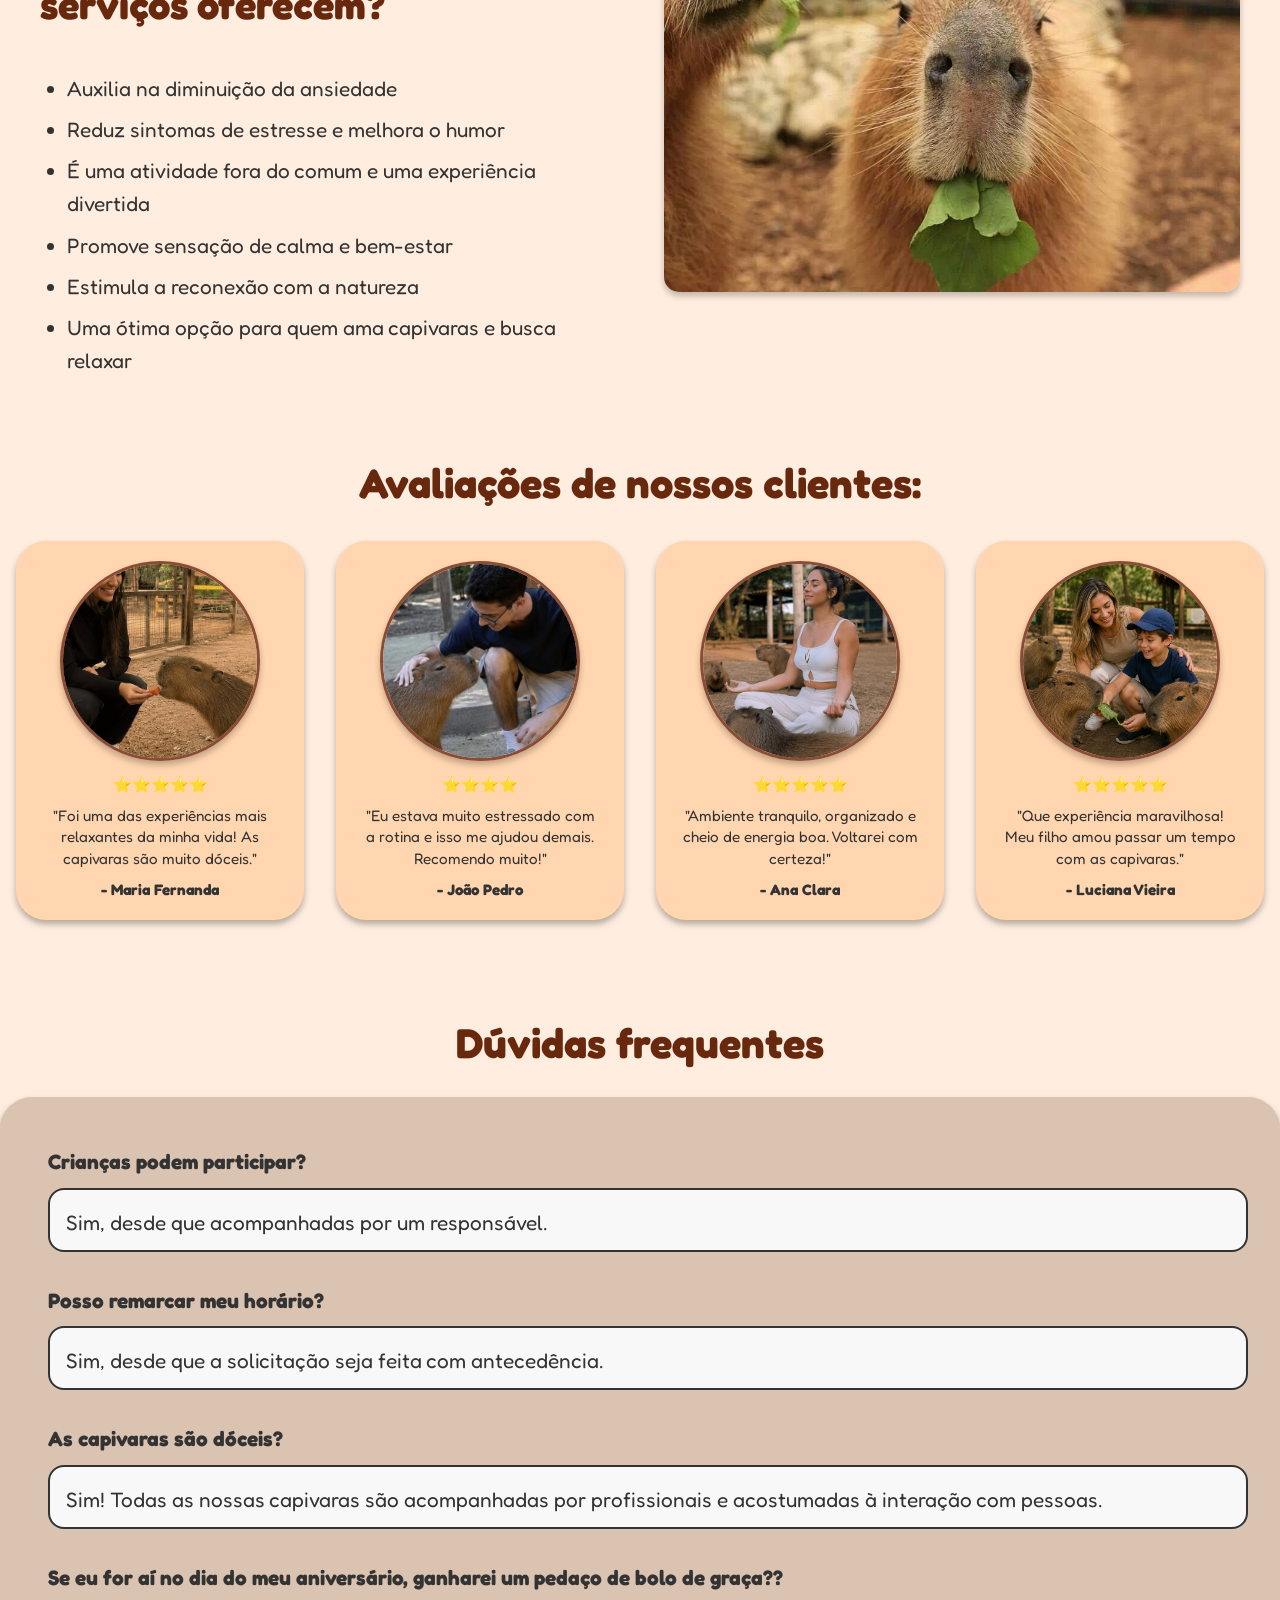
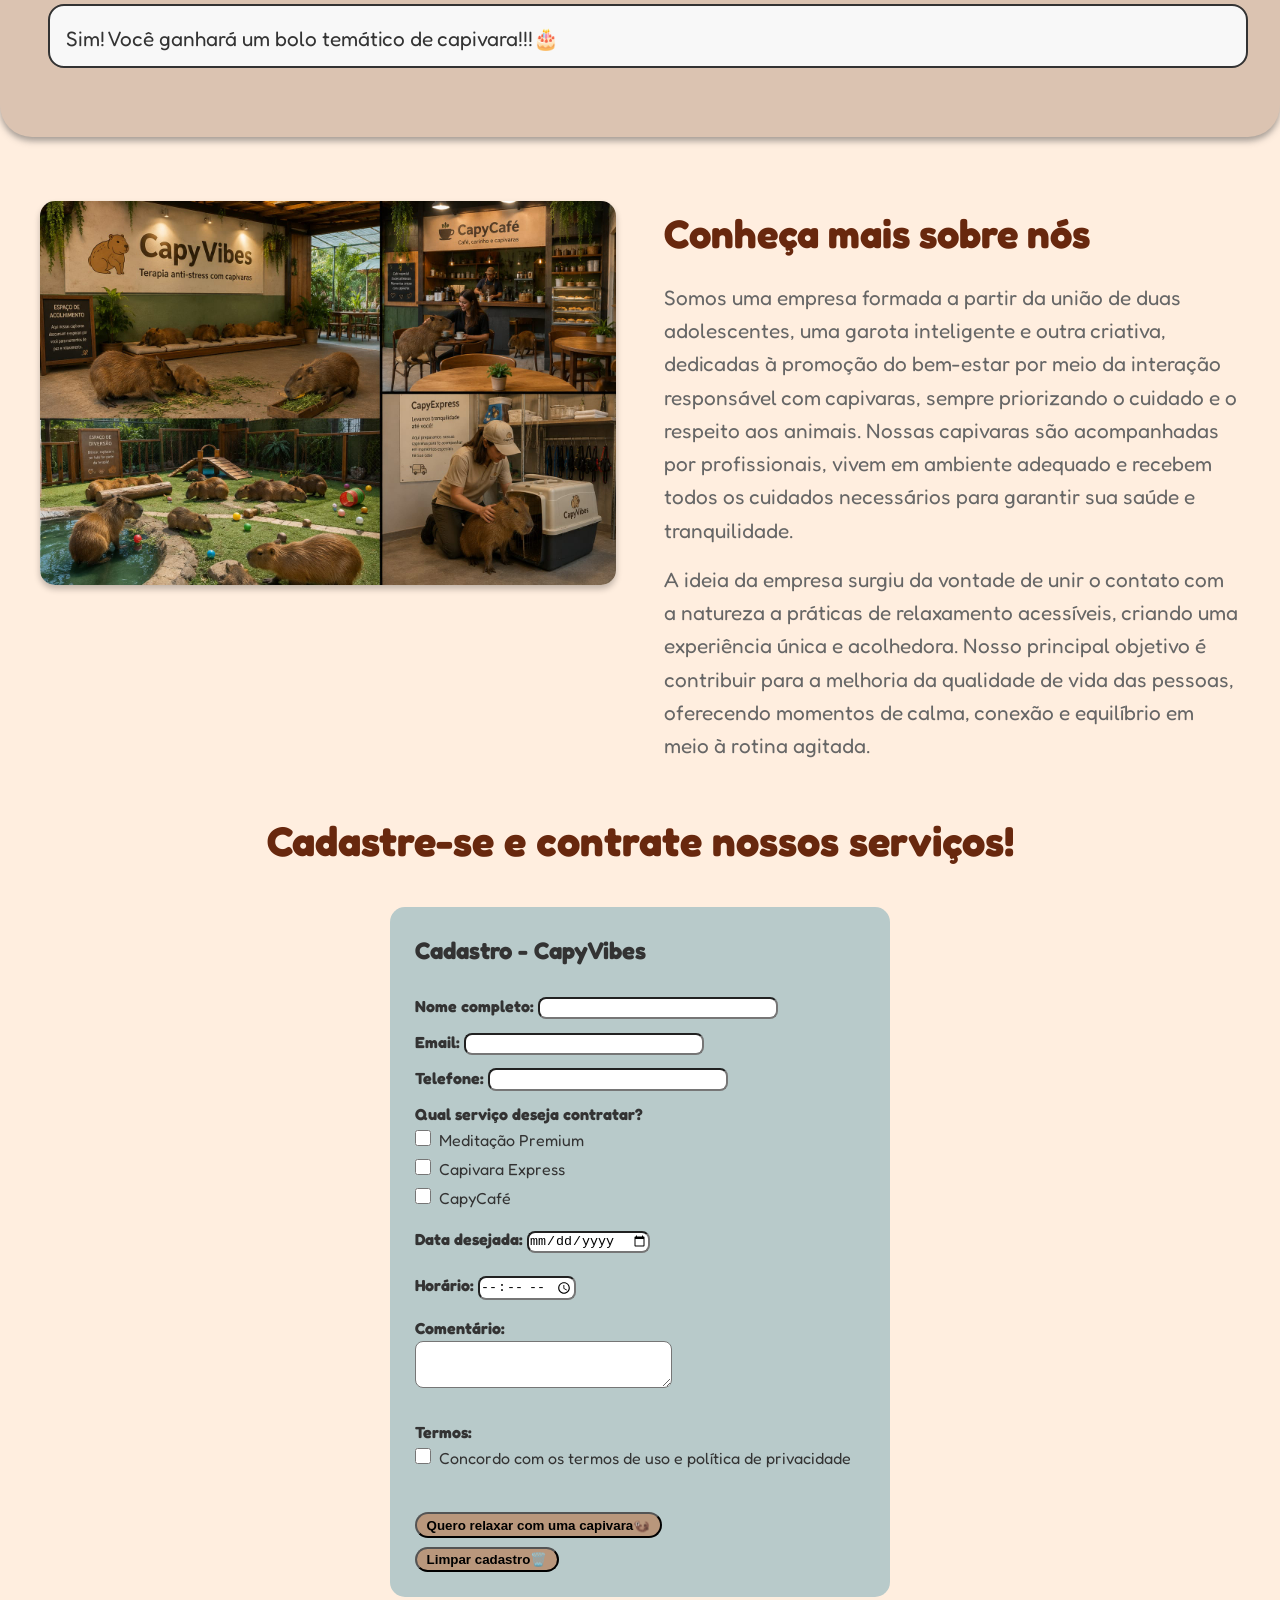
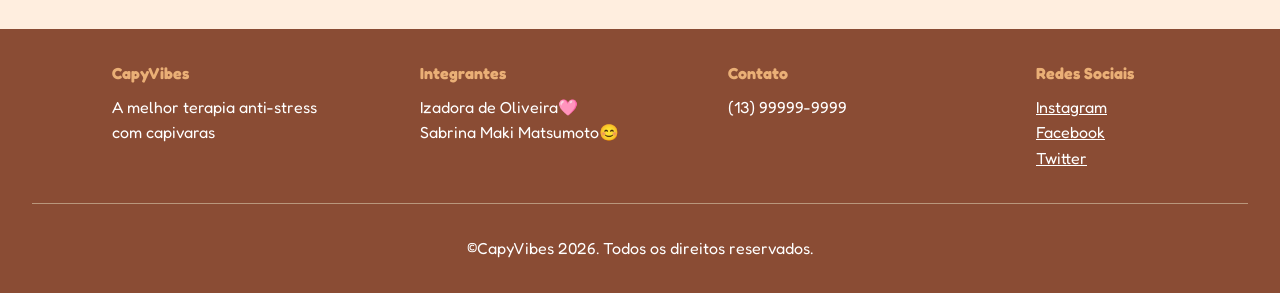
==== commit 6a67e988: "commit 08/06" ====
--- a/index.html
+++ b/index.html
@@ -53,7 +53,6 @@
                 <div class="cards">
 
                     <div class="card">
-                        <img src="">
                         <div class="conteudo-card">
                             <h3>Meditação Premium</h3>
                             <img class="foto-card" src="imagens/terapia.png">
@@ -63,7 +62,6 @@
                     </div>
 
                     <div class="card">
-                        <img src="">
                         <div class="conteudo-card">
                             <h3>Capivara Express</h3>
                             <img class="foto-card" src="imagens/express.png">
@@ -73,7 +71,6 @@
                     </div>
 
                     <div class="card">
-                        <img src="">
                         <div class="conteudo-card">
                             <h3>CapyCafé</h3>
                             <img class="foto-card" src="imagens/CapyCafe.jpg">
@@ -95,11 +92,12 @@
                 <div class="promo-cards">
 
                 <div class="conteudo-promo promo1">
-                     <img class="img-promo" src="imagens/promo.png">
-                     <div class="texto-promo">
+                    <div class="texto-promo">
                        <h4>Primeira visita</h4>
                        <p>20% de desconto na primeira experiência.</p>
                      </div>
+                     <img class="img-promo" src="imagens/promo.png">
+                     
                 </div>
 
                 <div class="conteudo-promo promo2">
@@ -199,8 +197,43 @@
         </section>
 
         <!-- DÚVIDAS - FAQ -->
-        <section>
-
+        <section class="duvidas">
+            <div class="container">
+
+                <h2 class="duv-titulo">Dúvidas frequentes</h2>
+                <div class="perg-resp">
+
+                <div class="perguntas">
+                    <p><strong>Crianças podem participar?</strong></p>
+                </div>
+                <div class="resposta">
+                    <p>Sim, desde que acompanhadas por um responsável.</p>
+                </div>
+
+                <div class="perguntas">
+                    <p><strong>Posso remarcar meu horário?</strong></p>
+                </div>
+                <div class="resposta">
+                    <p>Sim, desde que a solicitação seja feita com antecedência.</p>
+                </div>
+
+                <div class="perguntas">
+                    <p><strong>As capivaras são dóceis?</strong></p>
+                </div>
+                <div class="resposta">
+                    <p>Sim! Todas as nossas capivaras são acompanhadas por profissionais
+                    e acostumadas à interação com pessoas.</p>
+                </div>
+
+                <div class="perguntas">
+                    <p><strong>Se eu for aí no dia do meu aniversário, ganharei um pedaço de bolo de graça??</strong></p>
+                </div>
+                <div class="resposta">
+                    <p>Sim! Você ganhará um bolo temático de capivara!!!🎂</p>
+                </div>
+
+                </div>
+            </div>
         </section>
 
         <!-- SOBRE A EMPRESA -->
--- a/styles.css
+++ b/styles.css
@@ -14,7 +14,7 @@
 }
 
 .container{
-    max-width: 1400px;
+    max-width: 1450px;
     margin: 0 auto;
     padding: 1rem;
 }
@@ -207,7 +207,7 @@
 }
 
 .beneficios li{
-    font-size: 1.2rem;
+    font-size: 1.3rem;
     margin-top: 8px;
     margin-left: 1.7rem;
 }
@@ -311,6 +311,49 @@
 }
 
 /* DUVIDAS - FAQ */
+.duvidas{
+    display: flex;
+    align-items: center;
+    justify-content: center;
+    flex-wrap: wrap;
+}
+
+.perg-resp{
+    text-align: center;
+    font-size: 1.3rem;
+    width: 80rem;
+    height: 40rem;
+    background-color: #dbc3b1;
+    border-radius: 2rem;
+    box-shadow: 0 4px 6px rgba(77, 77, 77, 0.5);
+    padding: 3rem;
+}
+
+.resposta{
+    height: 4rem;
+    width: 75rem;
+    background-color: #f8f8f8;
+    border-color: #333;
+    border-radius: 1rem;
+    padding: 1rem;
+    border-width: 2px;
+    border-style: solid;
+    margin-bottom: 2rem;
+    text-align: left;
+}
+
+.perguntas{
+    margin-bottom: 0.6rem;
+    text-align: left;
+}
+
+.duv-titulo{
+    text-align: center;
+    font-size: 2.6rem;
+    color: #68280e;
+    margin-bottom: 20px;
+    margin-top: 10px;
+}
 
 
 /* SOBRE A EMRPRESA */
@@ -345,7 +388,7 @@
 
 .info-texto p{
     color: #666666;
-    font-size: 1.1rem;
+    font-size: 1.3rem;
 }
 
 .info-texto h2{
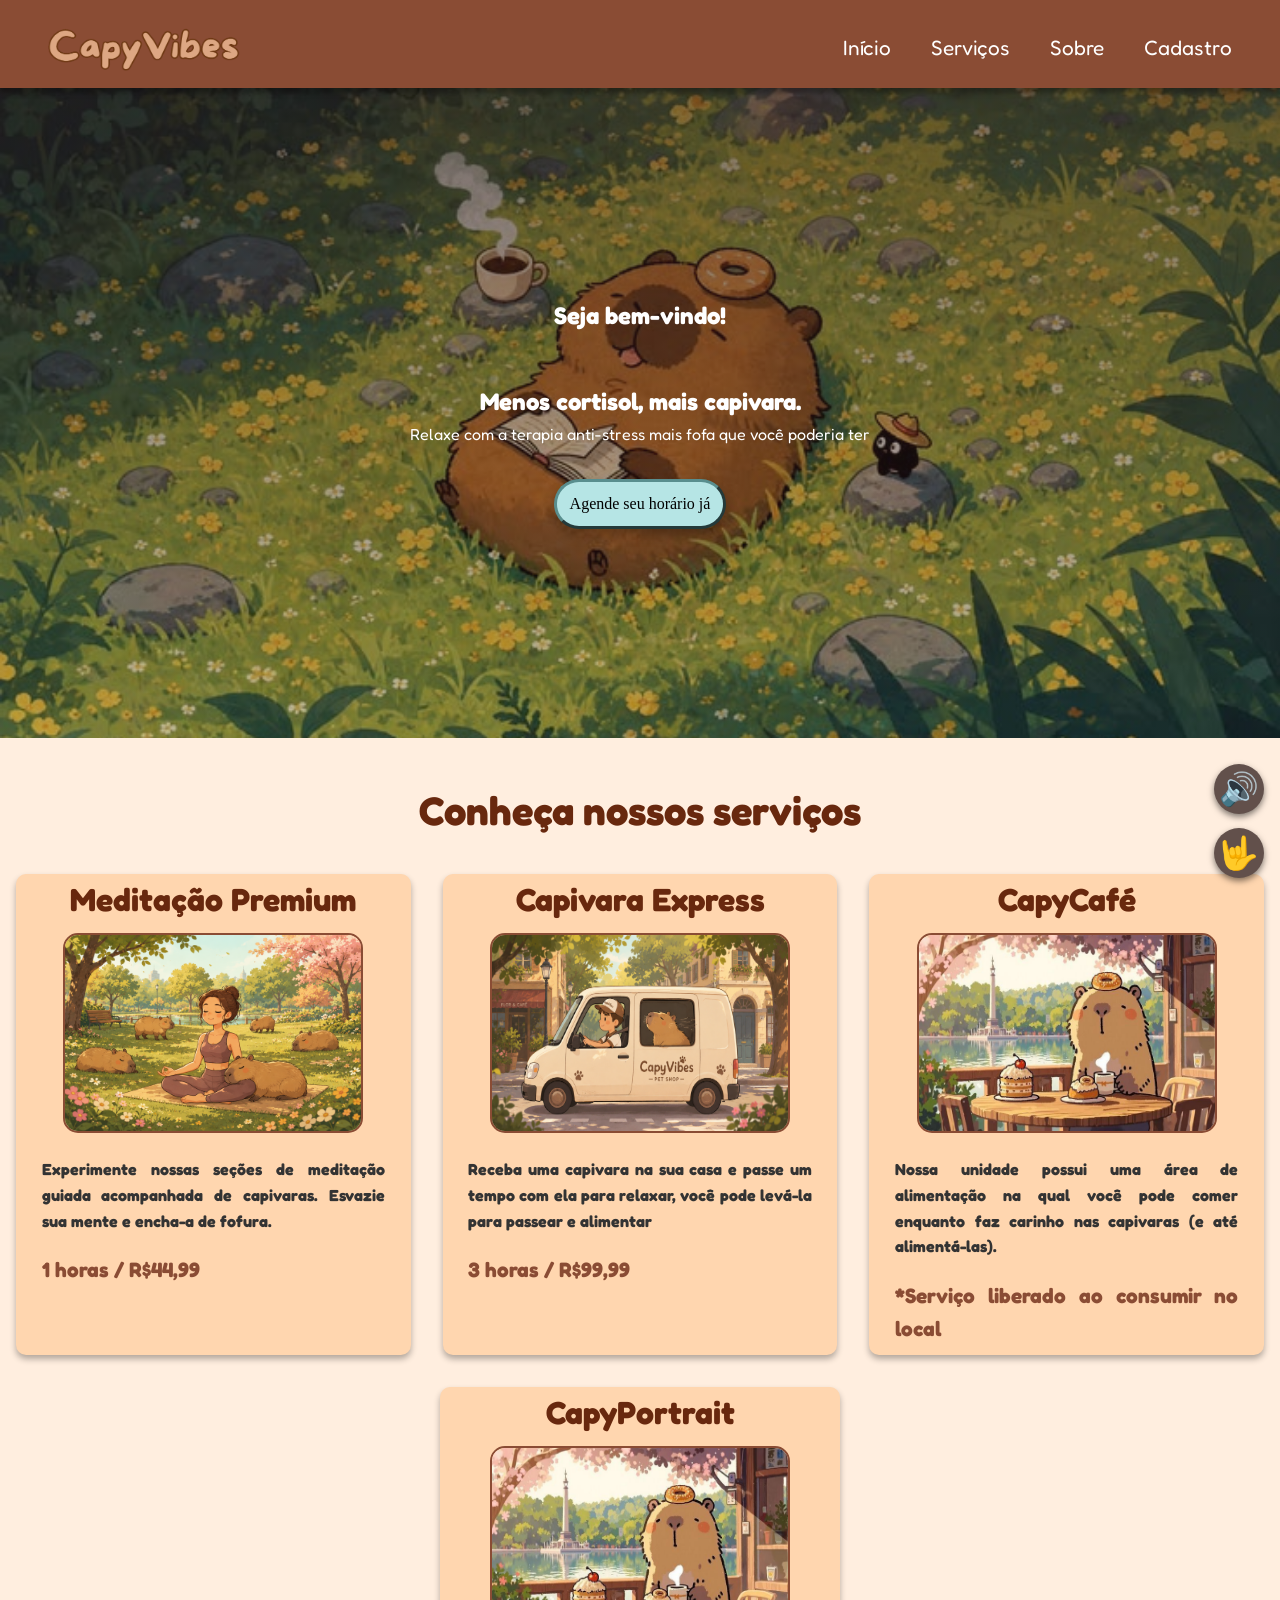
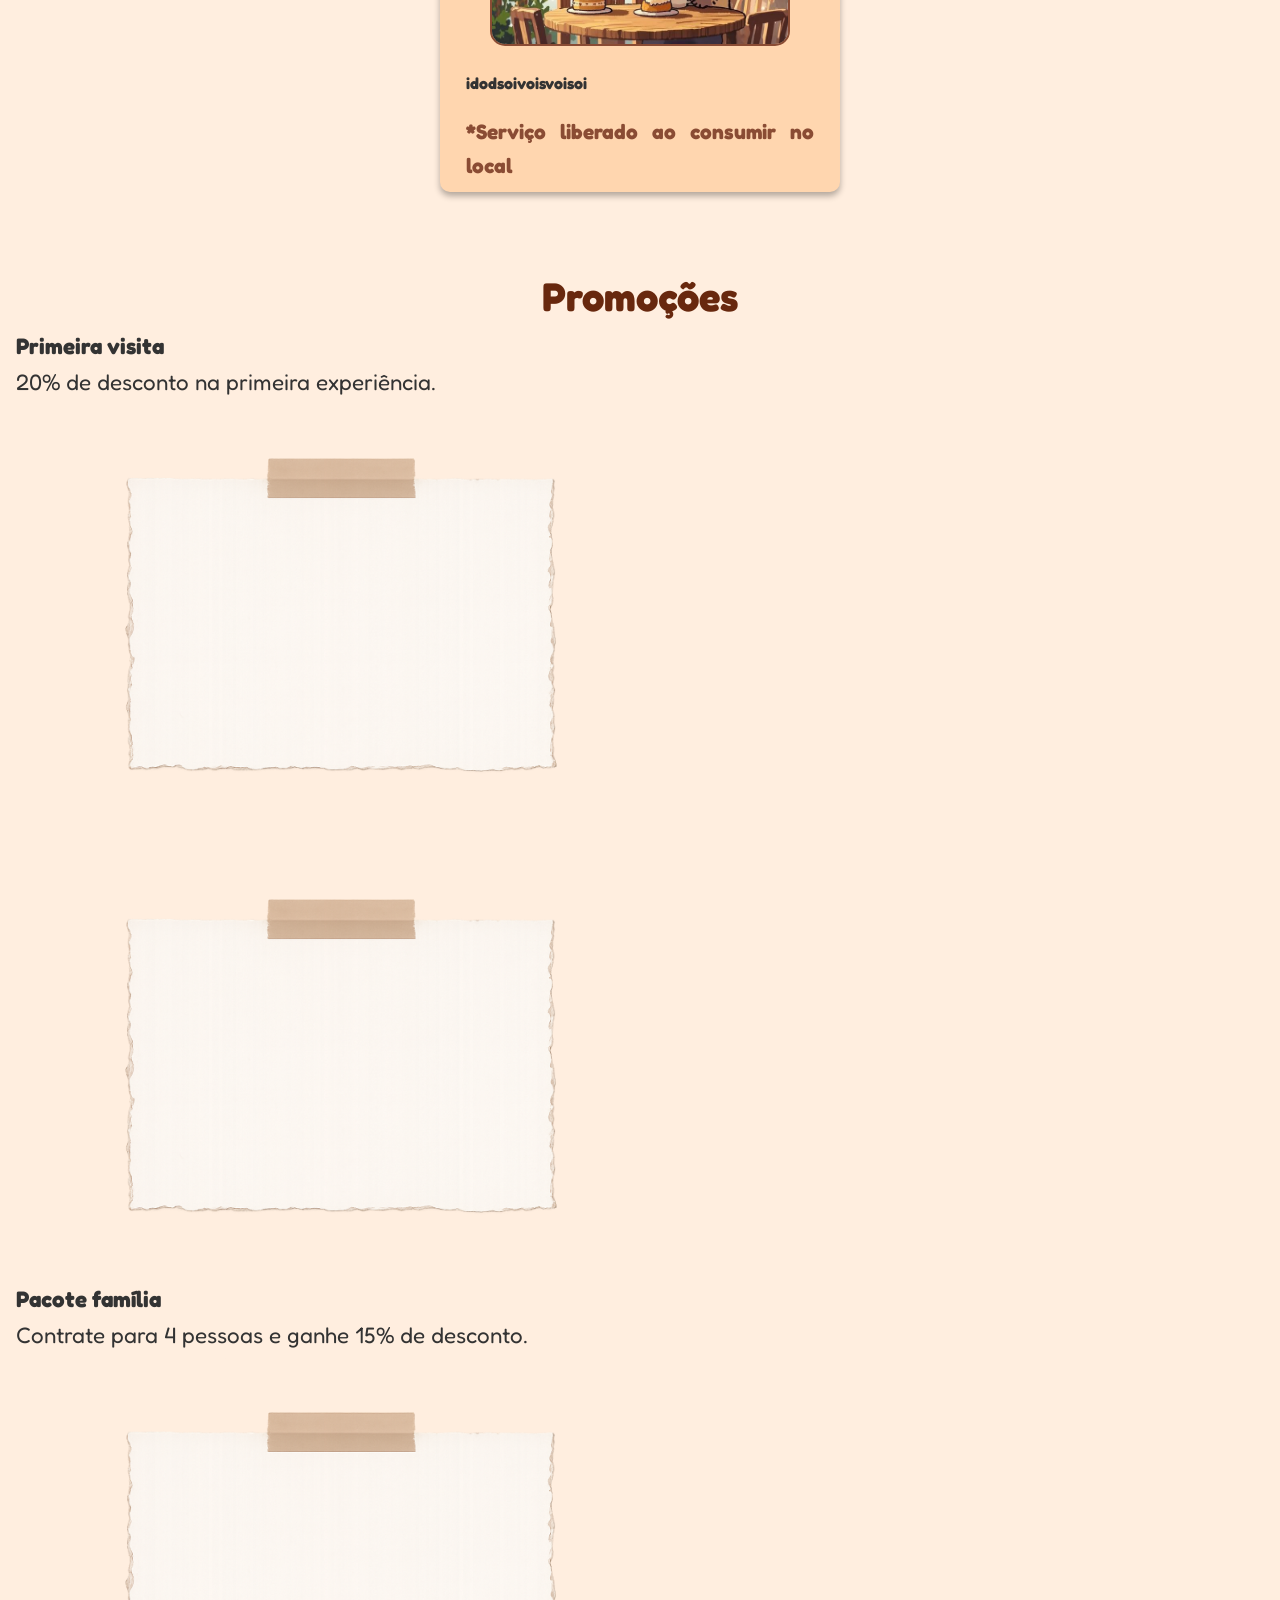
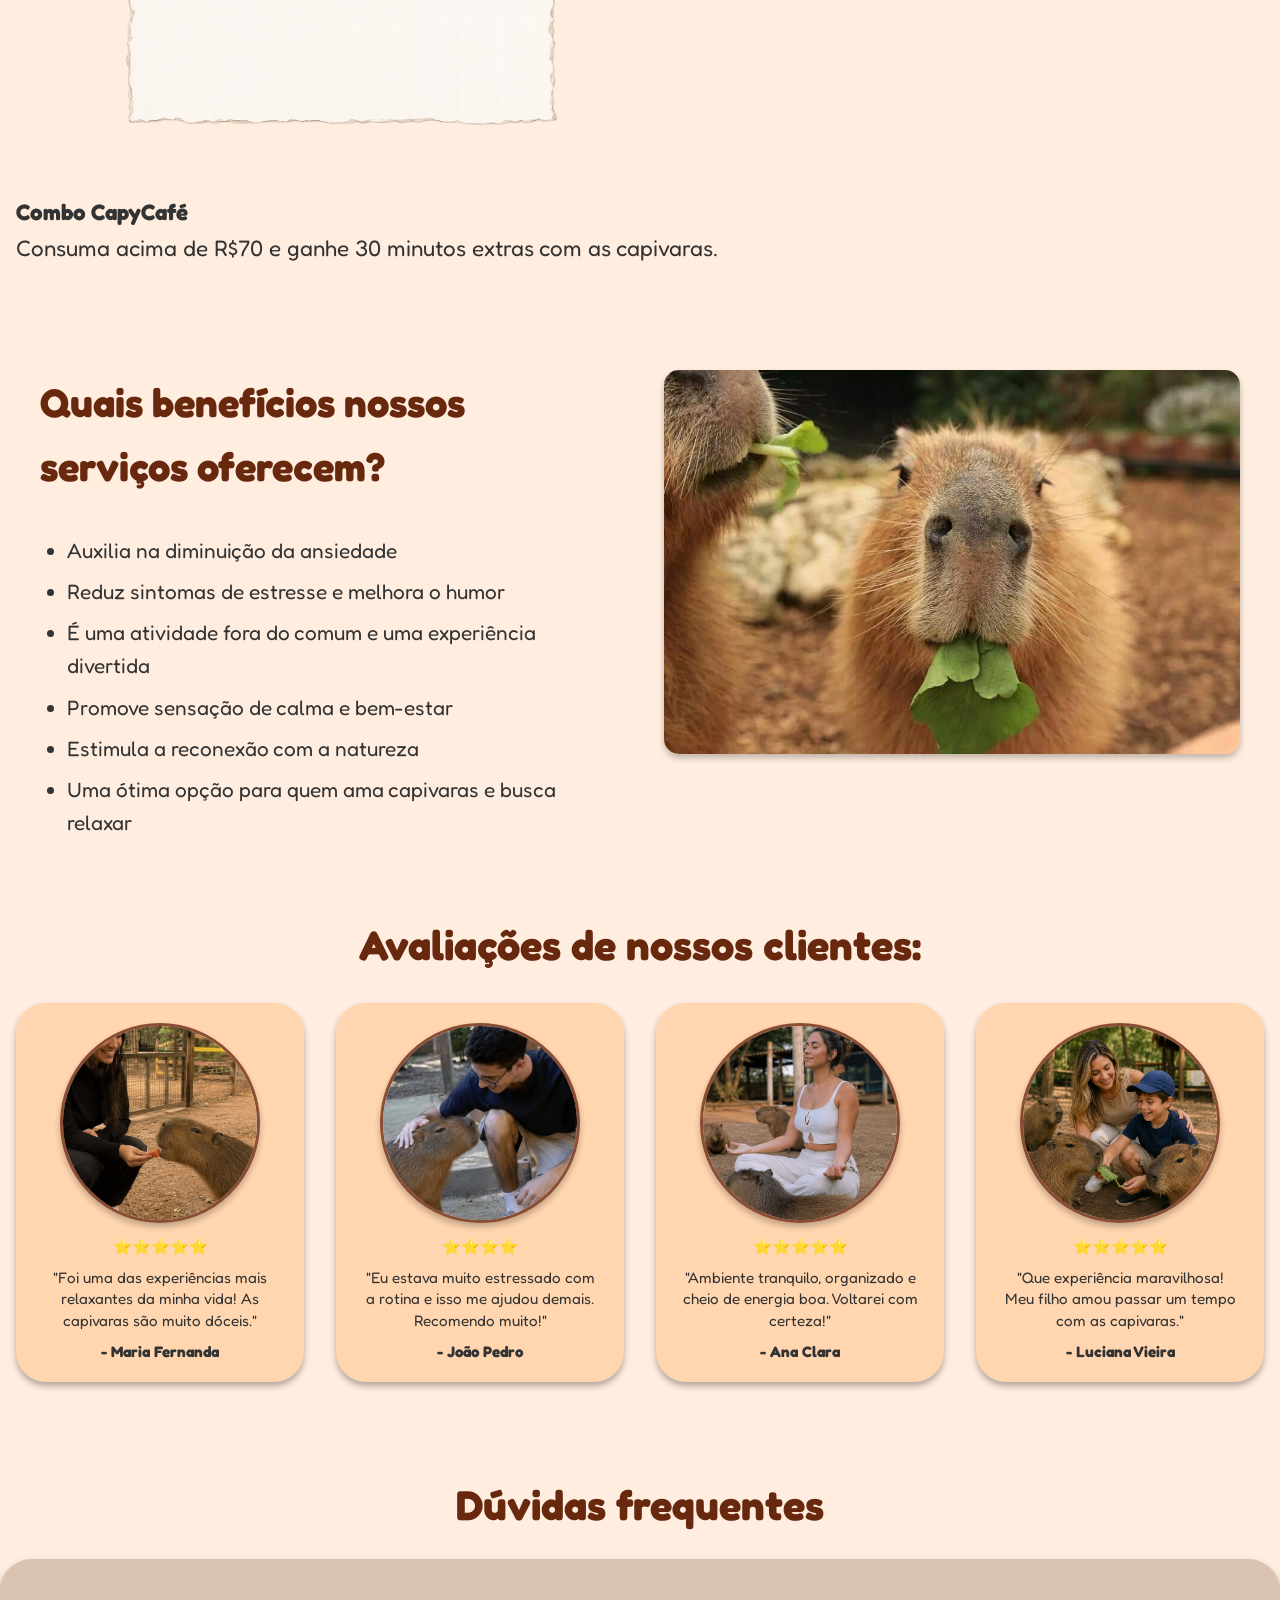
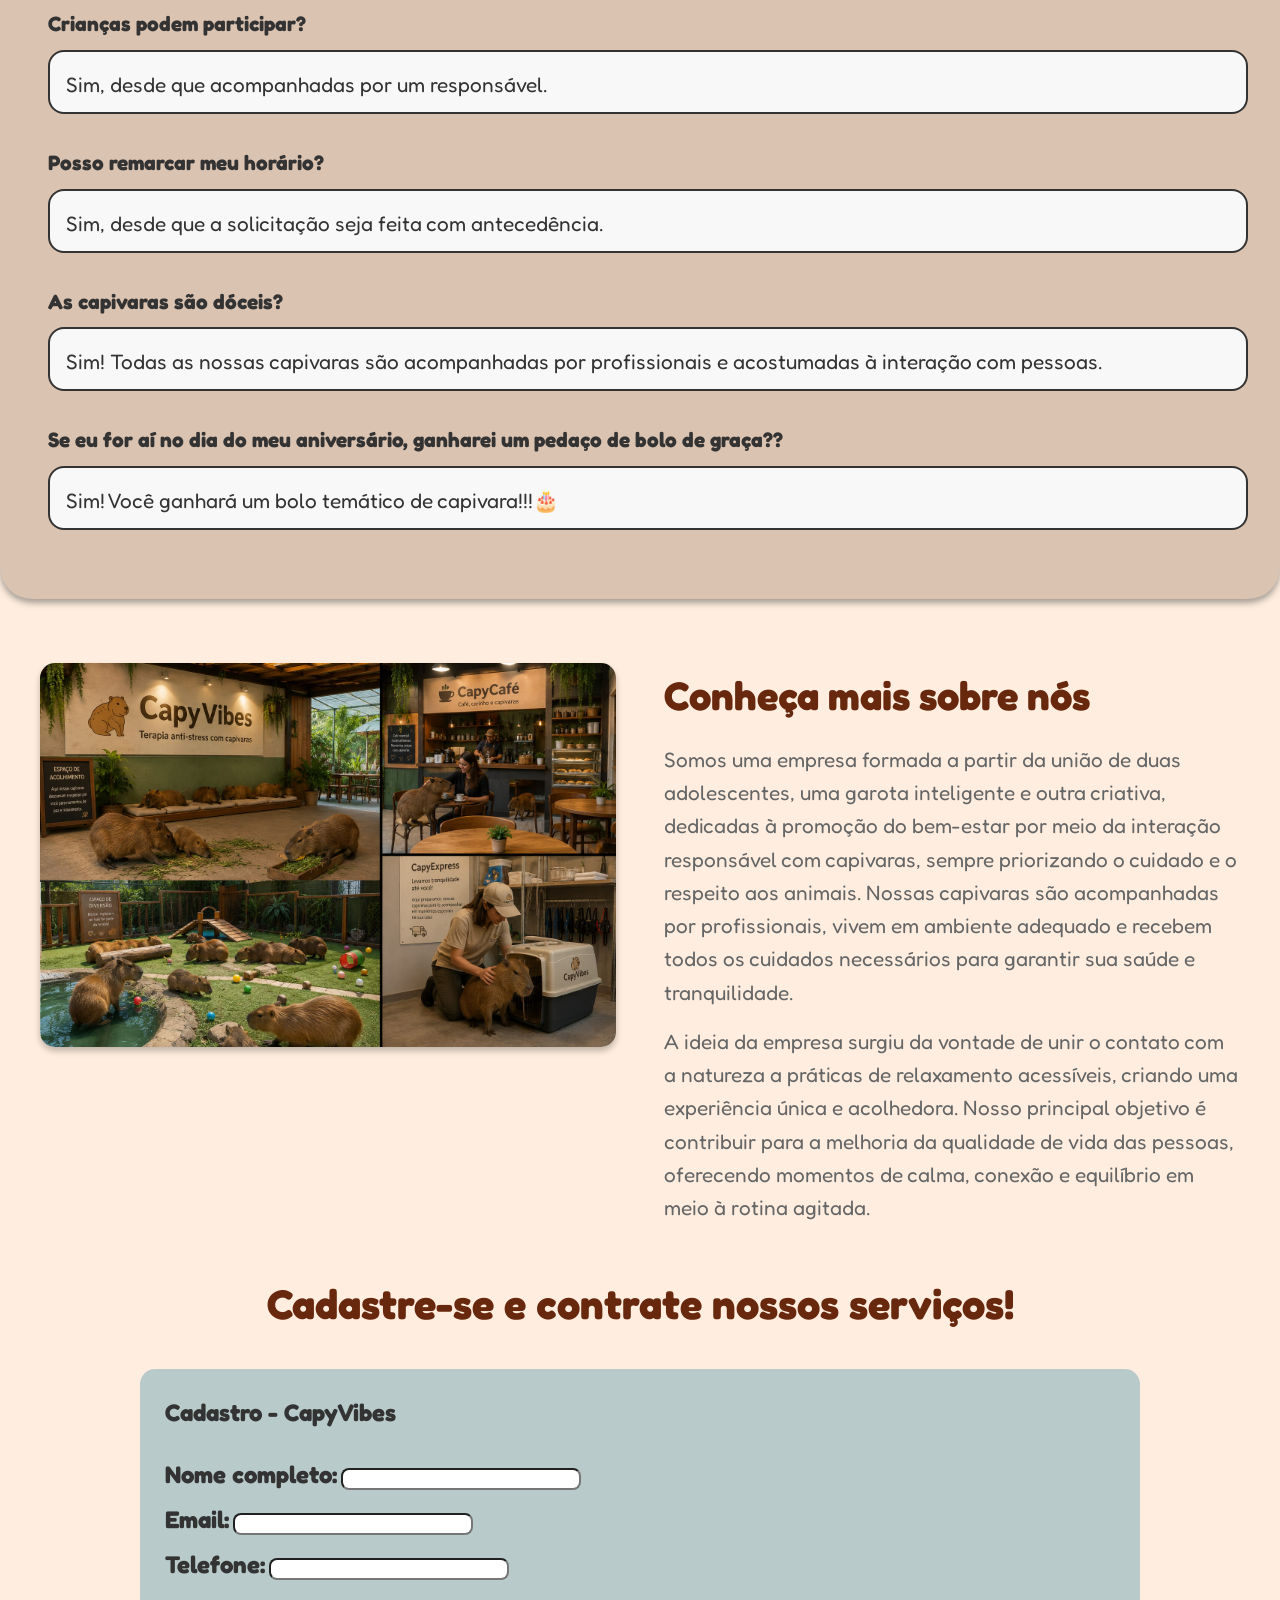
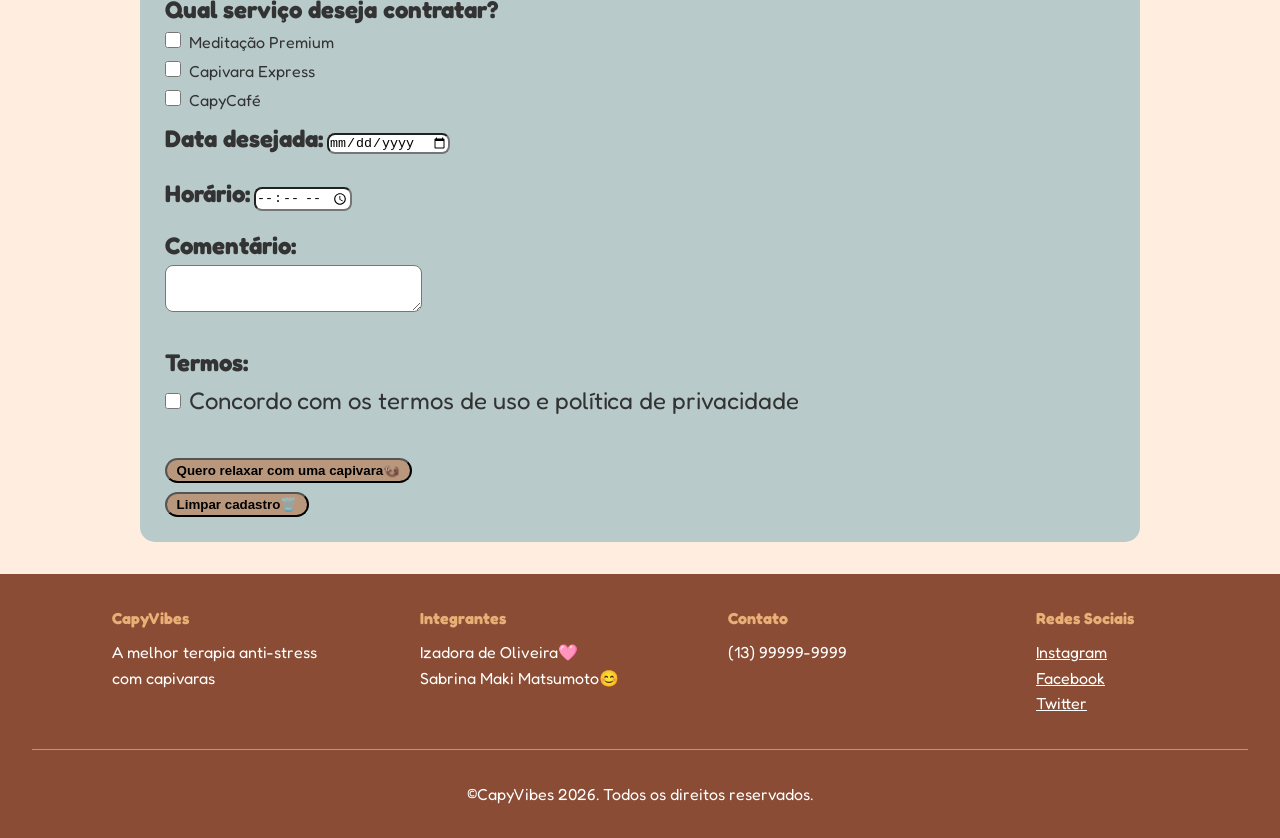
==== commit 9b66ef5e: "commit 08/06 2" ====
--- a/index.html
+++ b/index.html
@@ -75,6 +75,15 @@
                             <h3>CapyCafé</h3>
                             <img class="foto-card" src="imagens/CapyCafe.jpg">
                             <p>Nossa unidade possui uma área de alimentação na qual você pode comer enquanto faz carinho nas capivaras (e até alimentá-las).</p>
+                            <span class="valor">*Serviço liberado ao consumir no local</span>
+                        </div>
+                    </div>
+
+                    <div class="card">
+                        <div class="conteudo-card">
+                            <h3>CapyPortrait</h3>
+                            <img class="foto-card" src="imagens/CapyCafe.jpg">
+                            <p>idodsoivoisvoisoi</p>
                             <span class="valor">*Serviço liberado ao consumir no local</span>
                         </div>
                     </div>
--- a/styles.css
+++ b/styles.css
@@ -14,7 +14,7 @@
 }
 
 .container{
-    max-width: 1450px;
+    max-width: 1600px;
     margin: 0 auto;
     padding: 1rem;
 }
@@ -160,11 +160,12 @@
 
 .conteudo-card p{
     margin-top: 0.7rem;
+    font-weight: bold;
 }
 
 .valor{
     font-weight: bold;
-    color:#363636;
+    color:#8a4c34;
     padding: 1rem 0 0 0;
     font-size: 1.3rem;
 }
@@ -403,9 +404,13 @@
     background-color: #b8caca;
     padding: 25px;
     border-radius: 15px;
-    max-width: 500px;
+    max-width: 1000px;
     margin: 2rem auto; 
     
+}
+
+.formulario label{
+    font-size: 1.5rem;
 }
 
 button[type="submit"] {
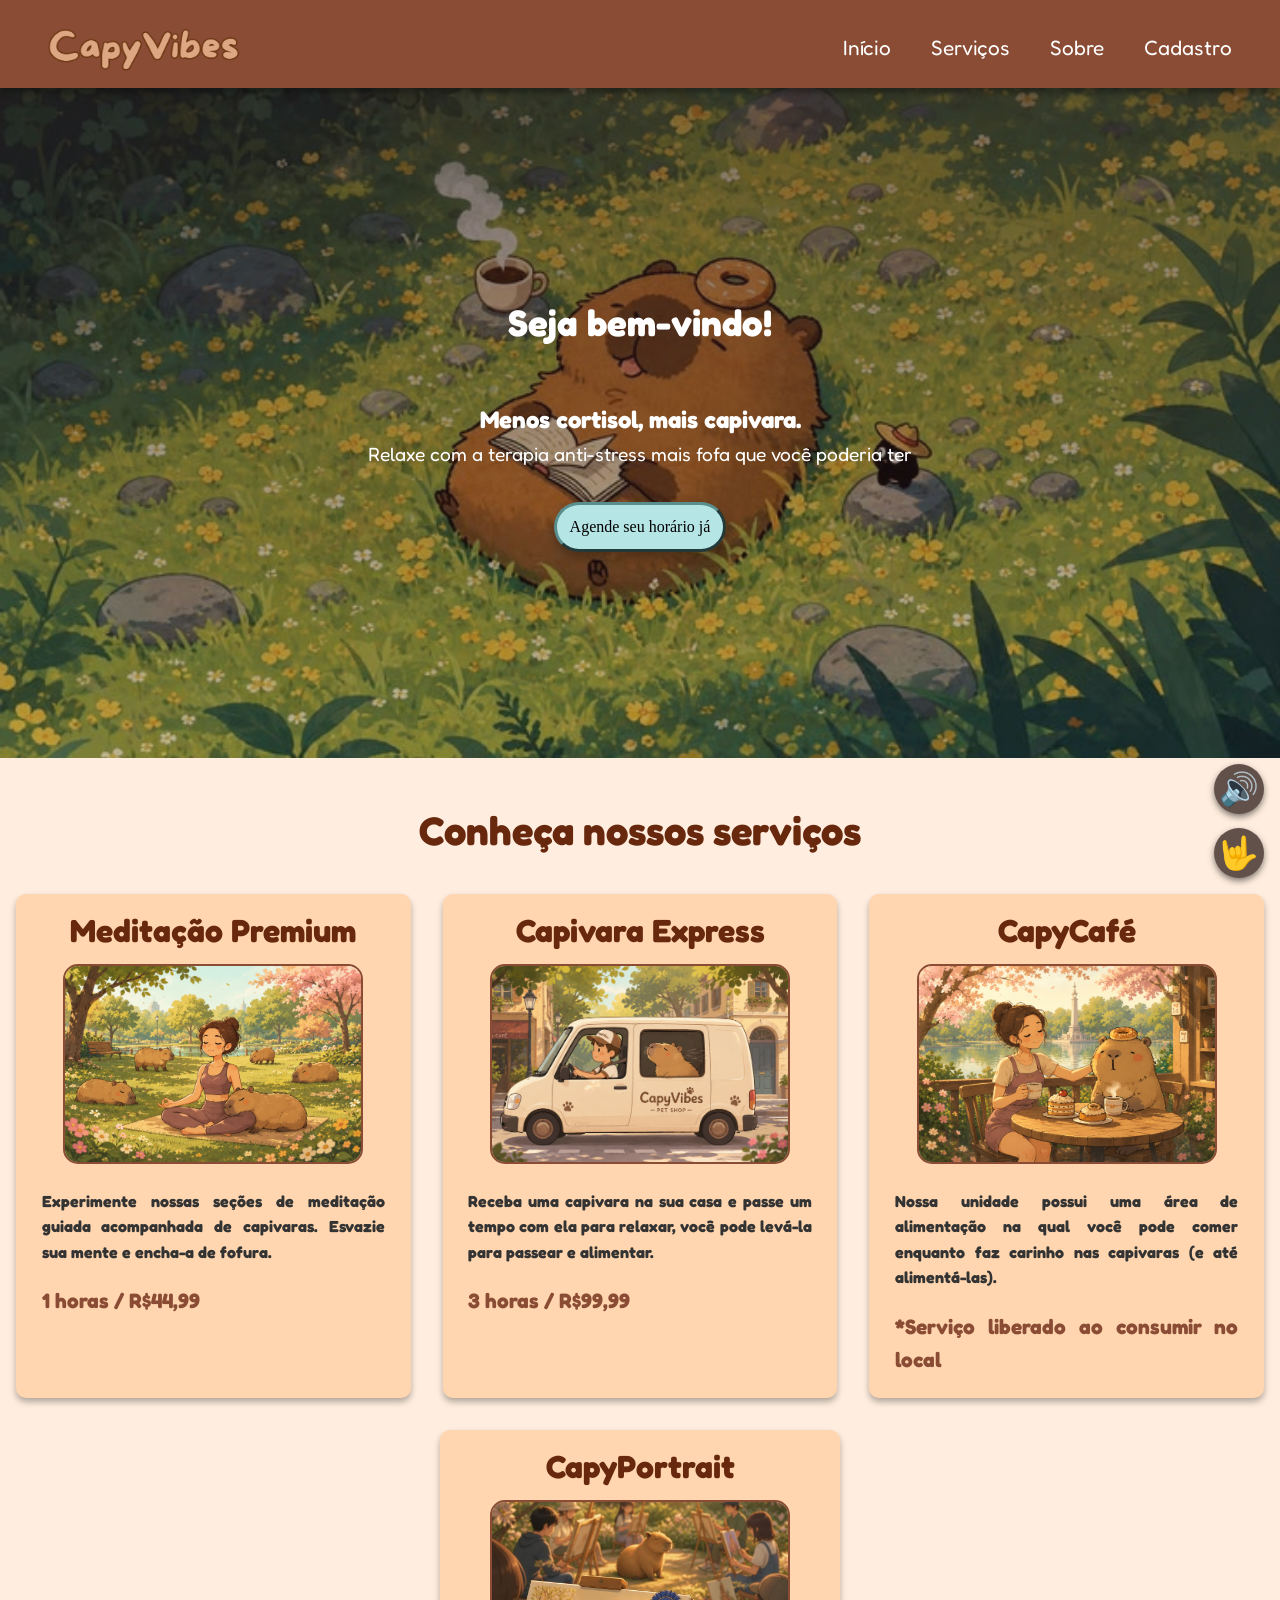
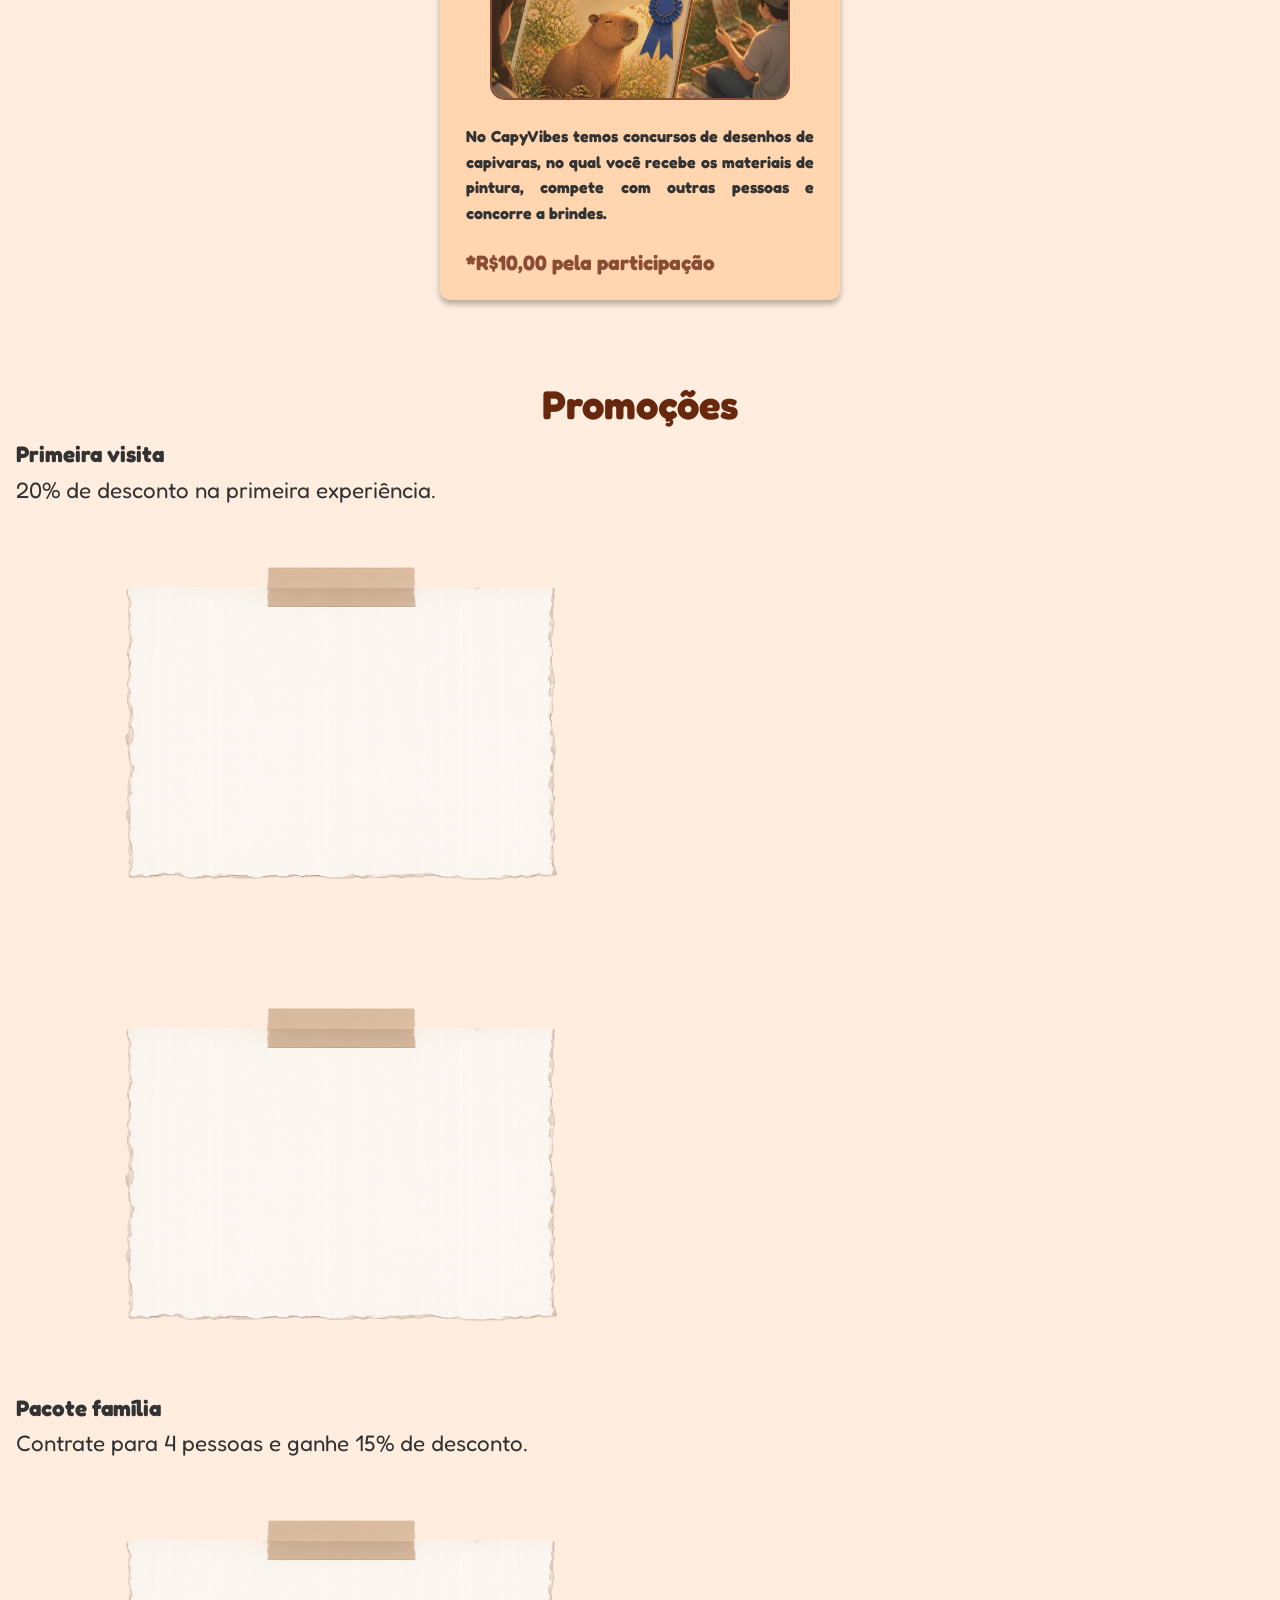
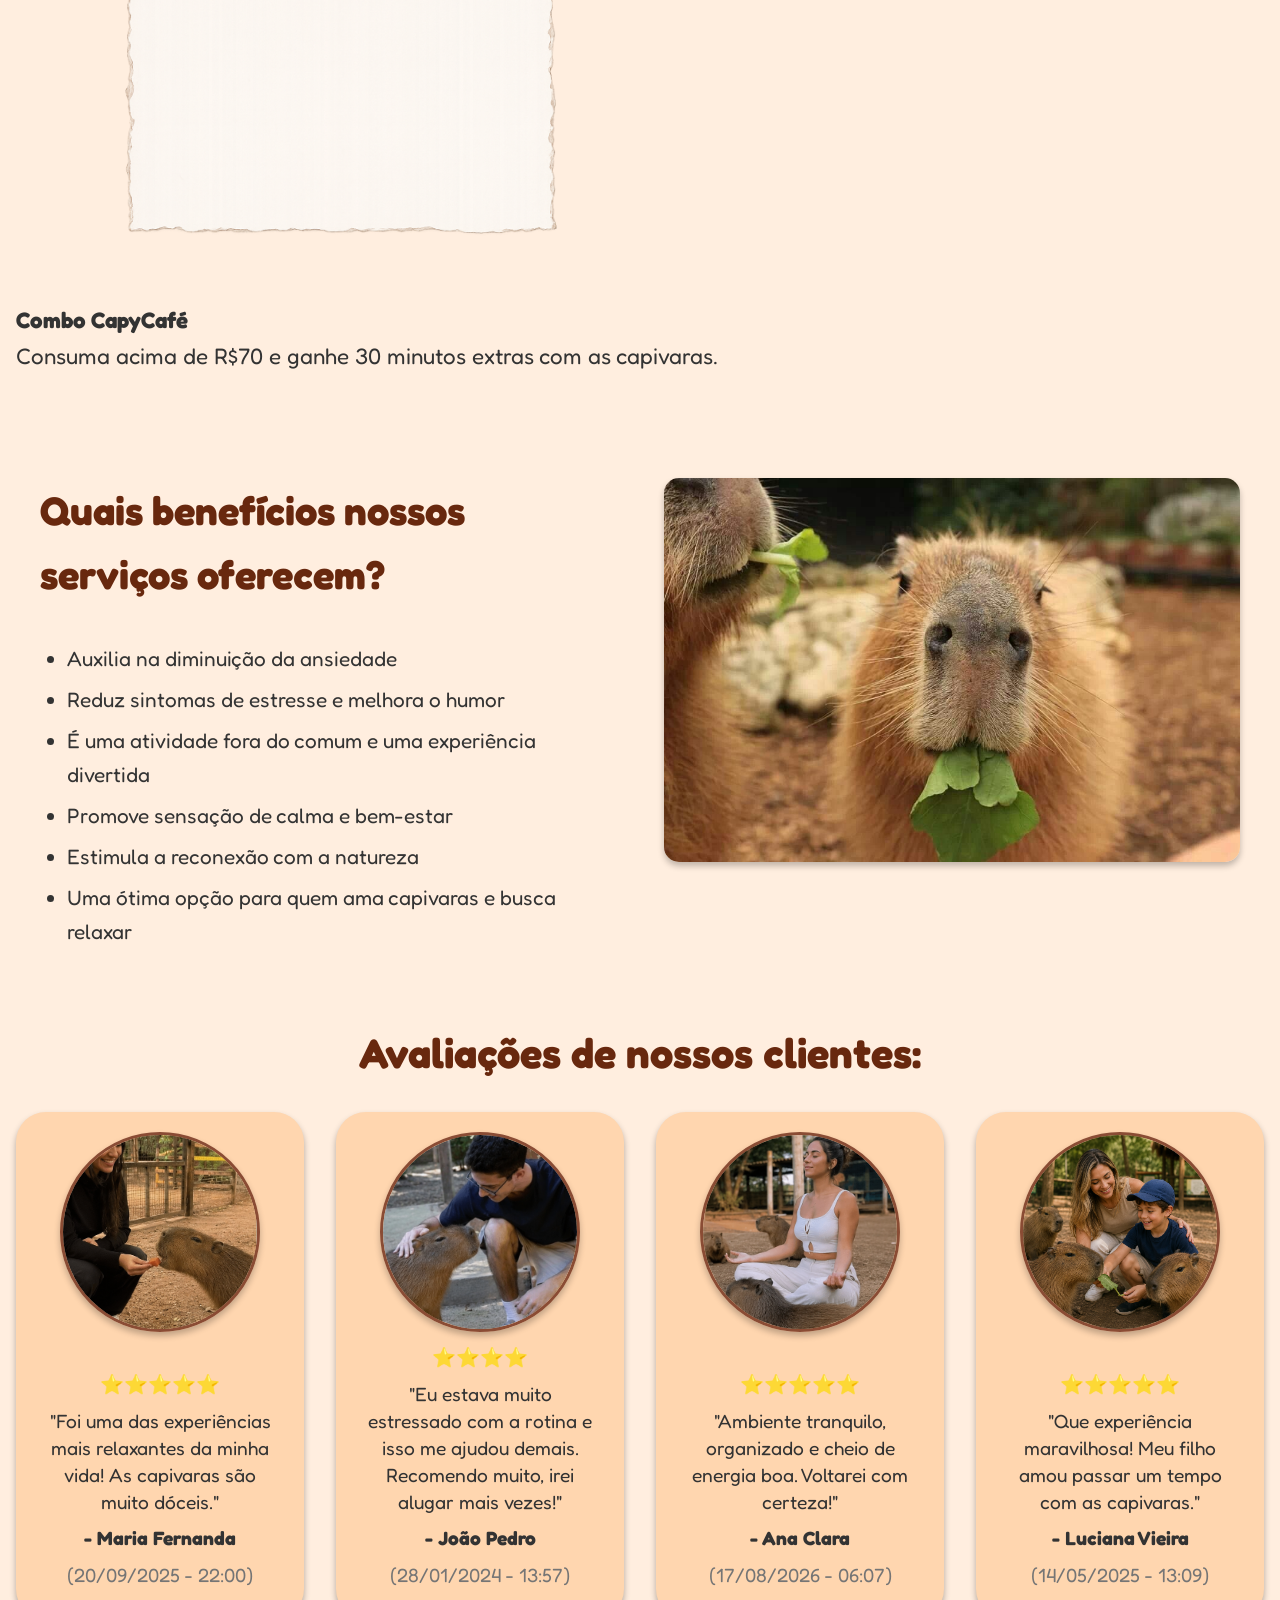
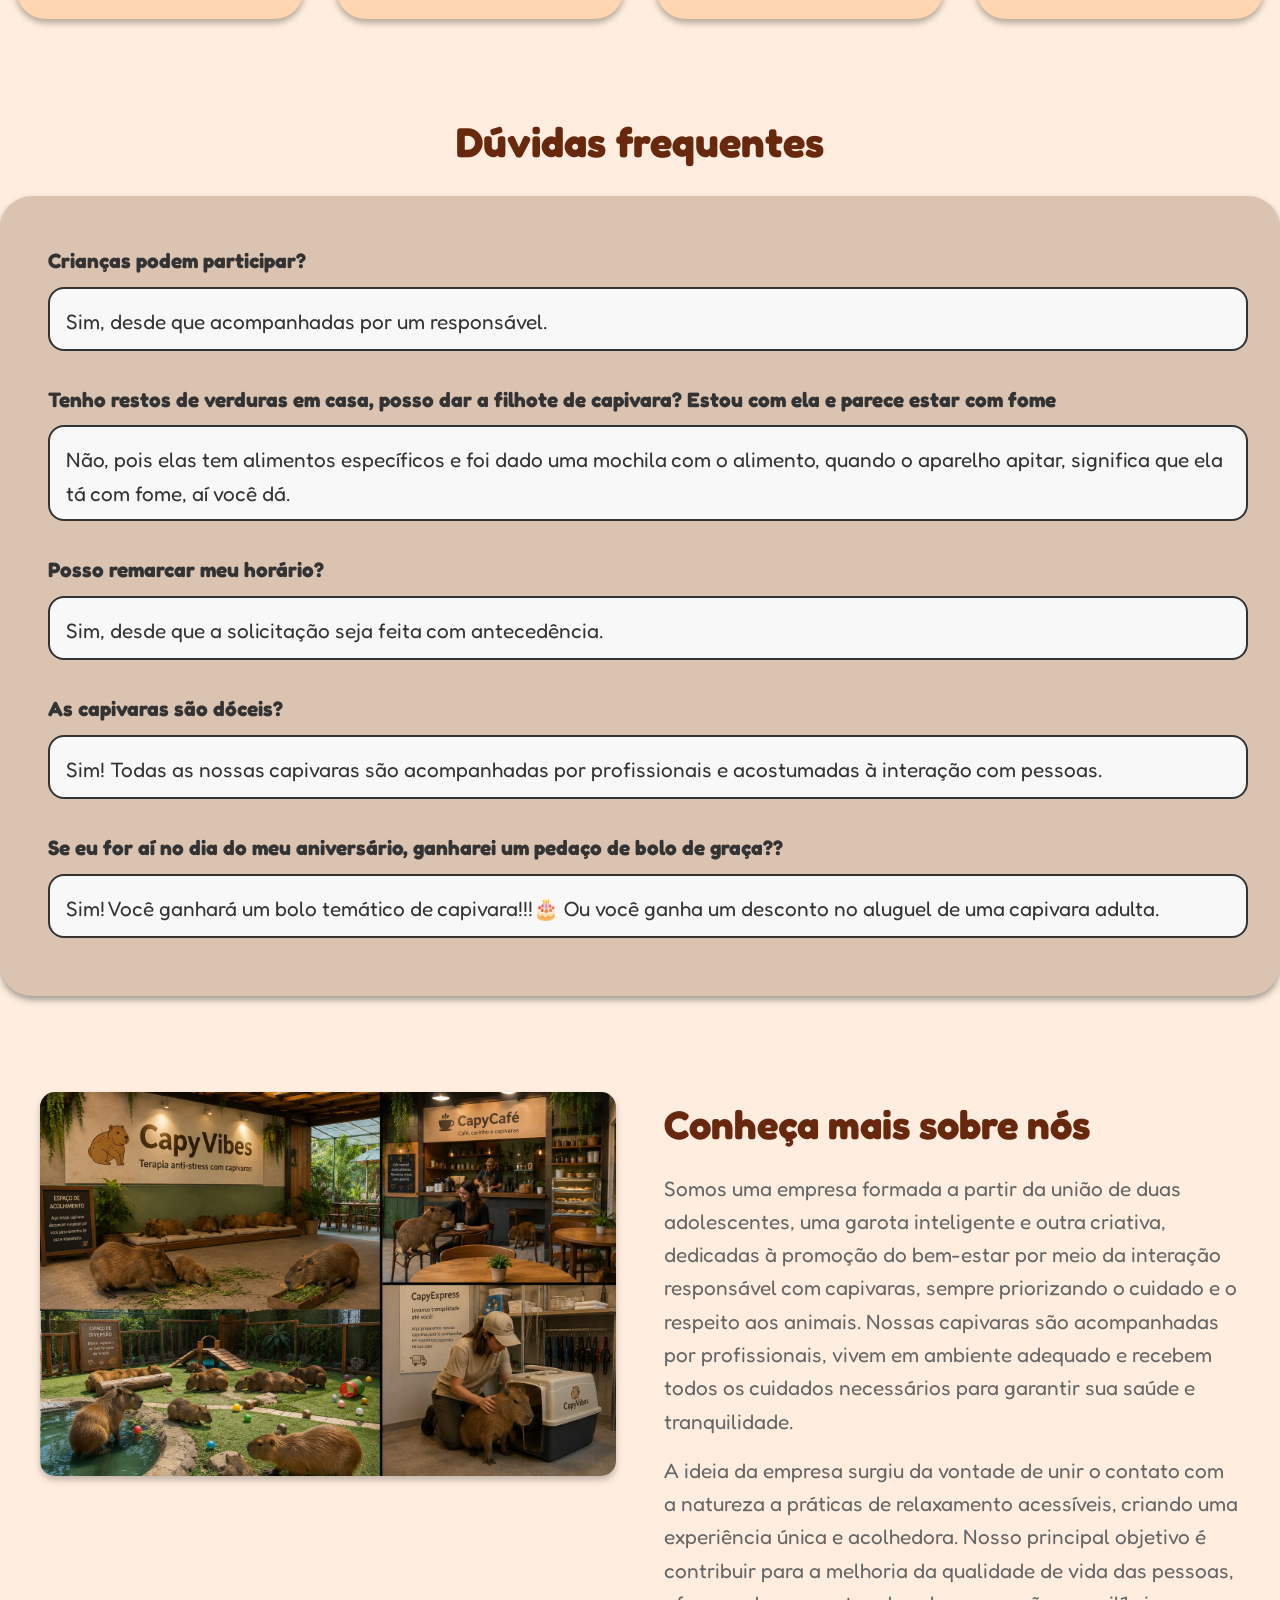
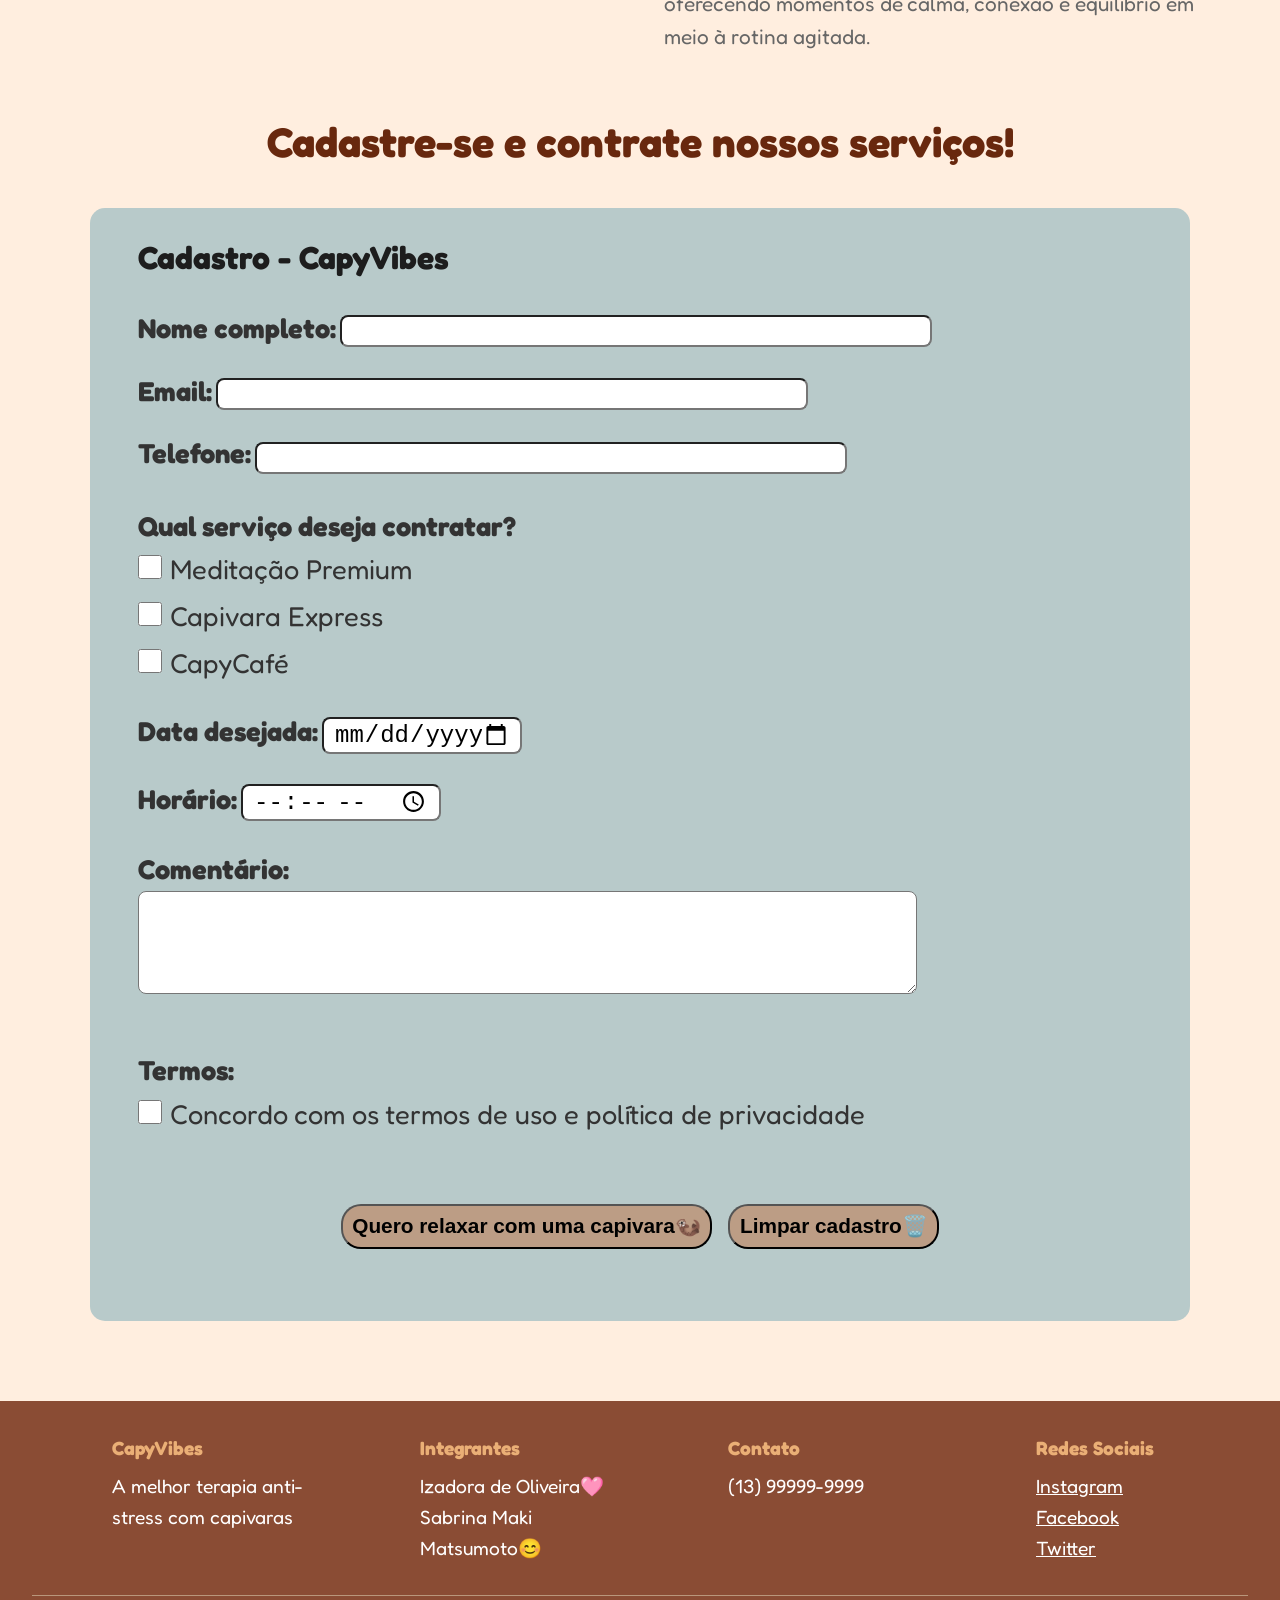
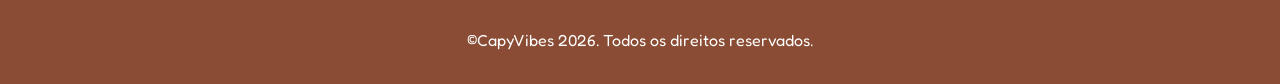
==== commit 3e1cd9fb: "Quase finalizando" ====
--- a/index.html
+++ b/index.html
@@ -65,7 +65,7 @@
                         <div class="conteudo-card">
                             <h3>Capivara Express</h3>
                             <img class="foto-card" src="imagens/express.png">
-                            <p>Receba uma capivara na sua casa e passe um tempo com ela para relaxar, você pode levá-la para passear e alimentar </p>
+                            <p>Receba uma capivara na sua casa e passe um tempo com ela para relaxar, você pode levá-la para passear e alimentar.</p>
                             <span class="valor">3 horas / R$99,99</span>
                         </div>
                     </div>
@@ -73,7 +73,7 @@
                     <div class="card">
                         <div class="conteudo-card">
                             <h3>CapyCafé</h3>
-                            <img class="foto-card" src="imagens/CapyCafe.jpg">
+                            <img class="foto-card" src="imagens/CapyCafé-novo.png">
                             <p>Nossa unidade possui uma área de alimentação na qual você pode comer enquanto faz carinho nas capivaras (e até alimentá-las).</p>
                             <span class="valor">*Serviço liberado ao consumir no local</span>
                         </div>
@@ -82,9 +82,10 @@
                     <div class="card">
                         <div class="conteudo-card">
                             <h3>CapyPortrait</h3>
-                            <img class="foto-card" src="imagens/CapyCafe.jpg">
-                            <p>idodsoivoisvoisoi</p>
-                            <span class="valor">*Serviço liberado ao consumir no local</span>
+                            <img class="foto-card" src="imagens/CapyPortrait.jpg">
+                            <p>No CapyVibes temos concursos de desenhos de capivaras, no qual você recebe os
+                            materiais de pintura, compete com outras pessoas e concorre a brindes.</p>
+                            <span class="valor">*R$10,00 pela participação</span>
                         </div>
                     </div>
 
@@ -170,7 +171,7 @@
                         </div>
                         <p>⭐⭐⭐⭐⭐</p>
                         <p>"Foi uma das experiências mais relaxantes da minha vida! As capivaras são muito dóceis."</p>
-                        <p class="nome-cliente">- Maria Fernanda</p>
+                        <p class="nome-cliente">- Maria Fernanda <p class="data-hora">(20/09/2025 - 22:00)</p></p>
                     </div>
 
                     <div class="avaliacao">
@@ -178,8 +179,8 @@
                             <img src="imagens/avaliacao-joao.png">
                         </div>
                         <p>⭐⭐⭐⭐</p>
-                        <p>"Eu estava muito estressado com a rotina e isso me ajudou demais. Recomendo muito!"</p>
-                        <p class="nome-cliente">- João Pedro</p>
+                        <p>"Eu estava muito estressado com a rotina e isso me ajudou demais. Recomendo muito, irei alugar mais vezes!"</p>
+                        <p class="nome-cliente">- João Pedro <p class="data-hora">(28/01/2024 - 13:57)</p></p>
                     </div>
 
                     <div class="avaliacao">
@@ -188,7 +189,7 @@
                         </div>
                         <p>⭐⭐⭐⭐⭐</p>
                         <p>"Ambiente tranquilo, organizado e cheio de energia boa. Voltarei com certeza!"</p>
-                        <p class="nome-cliente">- Ana Clara</p>
+                        <p class="nome-cliente">- Ana Clara <p class="data-hora">(17/08/2026 - 06:07)</p></p>
                     </div>
 
                     <div class="avaliacao">
@@ -197,7 +198,7 @@
                         </div>
                         <p>⭐⭐⭐⭐⭐</p>
                         <p>"Que experiência maravilhosa! Meu filho amou passar um tempo com as capivaras."</p>
-                        <p class="nome-cliente">- Luciana Vieira</p>
+                        <p class="nome-cliente">- Luciana Vieira <p class="data-hora">(14/05/2025 - 13:09)</p></p>
                     </div>
 
                 </div>
@@ -220,6 +221,15 @@
                 </div>
 
                 <div class="perguntas">
+                    <p><strong>Tenho restos de verduras em casa, posso dar a filhote de capivara?
+                    Estou com ela e parece estar com fome</strong></p>
+                </div>
+                <div class="resposta resposta-g">
+                    <p>Não, pois elas tem alimentos específicos e foi dado uma mochila com o alimento,
+                    quando o aparelho apitar, significa que ela tá com fome, aí você dá.</p>
+                </div>
+
+                <div class="perguntas">
                     <p><strong>Posso remarcar meu horário?</strong></p>
                 </div>
                 <div class="resposta">
@@ -238,7 +248,8 @@
                     <p><strong>Se eu for aí no dia do meu aniversário, ganharei um pedaço de bolo de graça??</strong></p>
                 </div>
                 <div class="resposta">
-                    <p>Sim! Você ganhará um bolo temático de capivara!!!🎂</p>
+                    <p>Sim! Você ganhará um bolo temático de capivara!!!🎂 Ou você ganha um
+                    desconto no aluguel de uma capivara adulta.</p>
                 </div>
 
                 </div>
@@ -278,27 +289,30 @@
         <form action="dadosForm.html" method="post" class="formulario">
 
             <h2>Cadastro - CapyVibes</h2>
+
             <label><strong>Nome completo:</strong></label>
             <input type="text" name="Nome" id="caixa-e" required><br>
             <label><strong>Email:</strong></label>
             <input type="text" name="Email" id="caixa-e" required><br>
             <label><strong>Telefone:</strong></label>
-            <input type="number" name="Telefone" id="caixa-e" required><br>
-            <label id="servico"><strong>Qual serviço deseja contratar?</strong></label><br>
-            <input type="checkbox" name="meditacao" id="caixa">Meditação Premium<br>
-            <input type="checkbox" name="carro" id="caixa">Capivara Express<br>
-            <input type="checkbox" name="cafe" id="caixa">CapyCafé<br>
+            <input type="number" name="Telefone" id="caixa-phone" required><br>
+            <label class="servico"><strong>Qual serviço deseja contratar?</strong></label><br>
+            <input type="checkbox" name="meditacao" id="caixa"><label class="bottom-form">Meditação Premium</label><br>
+            <input type="checkbox" name="carro" id="caixa"><label>Capivara Express</label><br>
+            <input type="checkbox" name="cafe" id="caixa"><label>CapyCafé</label><br>
             <label><strong>Data desejada:</strong></label>
-            <input type="date" name="data" id="data"><br>
+            <input type="date" name="data" id="data" required><br>
             <label><strong>Horário:</strong></label>
-            <input type="time" name="hora" id="horario"><br>
+            <input type="time" name="hora" id="horario" re><br>
             <label><strong>Comentário:</strong></label><br>
-              <textarea id="comentario" rows="3" cols="30" name="comentário"></textarea><br>
+              <textarea id="comentario" rows="3" cols="55" name="comentário"></textarea><br>
             <label><strong>Termos:</strong></label><br>
             <input type="checkbox" name="termo" id="termos" required><label>Concordo com os termos de uso e política de privacidade</label><br>
 
-            <button type="submit" class="btn_form">Quero relaxar com uma capivara🦦</button><br>
-            <button type="reset" class="btn_form">Limpar cadastro🗑️</button>
+            <div class="botoes">
+               <button type="submit" class="btn_form">Quero relaxar com uma capivara🦦</button>
+               <button type="reset" class="btn_form">Limpar cadastro🗑️</button>
+            </div>
         </form>
 
         <!-- BOTÃO DE VOZ E LIBRAS -->
--- a/styles.css
+++ b/styles.css
@@ -13,6 +13,7 @@
     background-color: #ffeedf;
 }
 
+/*↓↓↓para aumentar o padding da página (dos lados)*/
 .container{
     max-width: 1600px;
     margin: 0 auto;
@@ -85,15 +86,20 @@
     align-items: center;
     justify-content: center;
     text-align: center;
-    height: 650px;
-}
+    height: 670px;
+}
+/*↑↑↑ o height de cima é para aumentar a imagem do hero */
 
 .conteudo-hero h1{
     margin-bottom: 3rem;
+    font-size: 2.3rem;
+}
+
+.conteudo-hero p{
+    font-size: 1.2rem;
 }
 
 /* SERVIÇOS */
-
 .section-title {
     text-align: center;
     font-size: 2.5rem;
@@ -105,6 +111,7 @@
 .foto-card{
     display: block;
     margin: 0 auto;
+    object-fit: cover;
 }
 
 .cards { 
@@ -146,6 +153,7 @@
     text-align: center;
     margin-bottom: 5px;
     font-weight: bold;
+    margin-top: 0.7rem;
 }
 
 .conteudo-card img{
@@ -168,6 +176,7 @@
     color:#8a4c34;
     padding: 1rem 0 0 0;
     font-size: 1.3rem;
+    margin-bottom: 0.7rem;
 }
 
 /* PROMOCÕES */
@@ -278,13 +287,17 @@
 
 .avaliacao p{
     margin: 5px 10px;
-    font-size: 0.95rem;
+    font-size: 1.2rem;
     line-height: 1.4;
 }
 
 .nome-cliente{
     font-weight: bold;
     margin-top: auto;
+}
+
+.data-hora{
+    color: #757575;
 }
 
 .foto-cliente{
@@ -303,14 +316,6 @@
     object-fit: cover;
 }
 
-.call{
-    text-align: center;
-    font-size: 2.6rem;
-    color: #68280e;
-    margin-bottom: 10px;
-    margin-top: 30px;
-}
-
 /* DUVIDAS - FAQ */
 .duvidas{
     display: flex;
@@ -323,7 +328,7 @@
     text-align: center;
     font-size: 1.3rem;
     width: 80rem;
-    height: 40rem;
+    height: 50rem;
     background-color: #dbc3b1;
     border-radius: 2rem;
     box-shadow: 0 4px 6px rgba(77, 77, 77, 0.5);
@@ -343,6 +348,10 @@
     text-align: left;
 }
 
+.resposta-g{
+    height: 6rem;
+}
+
 .perguntas{
     margin-bottom: 0.6rem;
     text-align: left;
@@ -356,10 +365,9 @@
     margin-top: 10px;
 }
 
-
 /* SOBRE A EMRPRESA */
 .info{
-    padding: 2rem 1.5rem;
+    padding: 4rem 1.5rem;
     padding-bottom: 0;
 }
 
@@ -399,80 +407,108 @@
 }
 
 /* FORMULÁRIO */
+.call{
+    text-align: center;
+    font-size: 2.6rem;
+    color: #68280e;
+    margin-bottom: 5px;
+    margin-top: 2.5rem;
+}
 
 .formulario{
     background-color: #b8caca;
-    padding: 25px;
+    padding: 1.5rem 3rem;
     border-radius: 15px;
-    max-width: 1000px;
-    margin: 2rem auto; 
-    
+    max-width: 1100px;
+    margin: 2rem auto;
 }
 
 .formulario label{
+    font-size: 1.7rem;
+}
+
+#termos{
+    margin-bottom: 5rem;
+    height: 1.5rem;
+    width: 1.5rem;
+    margin-right: 0.5rem;
+}
+
+.formulario input{
+    margin-bottom: 1rem;
+    border-radius: 8px;
+}
+
+#comentario{
+    margin-bottom: 3rem;
+    border-radius: 8px;
+    font-size: 1.4rem;
+    padding: 0.7rem;
+}
+
+#horario{
+    margin-bottom: 1.7rem;
+    width: 200px;
+    height: 37px;
     font-size: 1.5rem;
-}
-
-button[type="submit"] {
-    background-color: #b9977c;
+    padding: 10px;
+}
+
+#data{
+    margin-bottom: 1.5rem;
+    margin-top: 1.7rem;
+    width: 200px;
+    height: 37px;
+    font-size: 1.5rem;
+    padding: 10px;
+}
+
+.formulario h2{
+    margin-bottom: 1.5rem;
+    font-size: 2rem;
+    color: #1d1d1d;
+}
+
+#caixa-e{
+    height: 2rem;
+    width: 37rem;
+    padding: 0 0 0 0.5rem;
+    margin-bottom: 1.4rem;
+    font-size: 1.3rem;
+}
+
+#caixa-phone{
+    height: 2rem;
+    width: 37rem;
+    padding: 0 0 0 0.5rem;
+    margin-bottom: 1.9rem;
+}
+
+#caixa{
+    height: 1.5rem;
+    width: 1.5rem;
+    margin-right: 0.5rem;
+}
+
+.botoes{
+    display: flex;
+    flex-direction: row;
+    justify-content: center;
+    gap: 1rem;
+}
+
+.btn_form{
+    background-color: #bc9d85;
     color: black;
     font-weight: bold;
     border-radius: 20px;
     padding: 0.2rem 0.6rem;
-    margin-bottom: 0.5rem;  
-}
-        
-button[type="reset"] {
-    background-color: #b9977c;
-    color: black;
-    font-weight: bold;
-    border-radius: 20px;
-    padding: 0.2rem 0.6rem;  
-}
-
-#termos{
     margin-bottom: 3rem;
-    height: 1rem;
-    width: 1rem;
-    margin-right: 0.5rem;
-}
-
-.formulario input{
-    margin-bottom: 0.7rem;
-    border-radius: 8px;
-}
-
-#comentario{
-    margin-bottom: 1.5rem;
-}
-
-#horario{
-    margin-bottom: 1rem;
-}
-
-#data{
-    margin-bottom: 1.3rem;
-    margin-top: 1rem;
-}
-
-.formulario h2{
-    margin-bottom: 1.5rem;
-}
-
-.formulario textarea{
-    border-radius: 8px;
-}
-
-#caixa-e{
-    height: 1.4rem;
-    width: 15rem;
-    padding: 0 0 0 0.5rem;
-}
-
-#caixa{
-    height: 1rem;
-    width: 1rem;
-    margin-right: 0.5rem;
+    height: 2.8rem;
+}
+
+.formulario button{
+    font-size: 1.3rem;
 }
 
 /* BOTÃO DE VOZ E LIBRAS */
@@ -511,6 +547,7 @@
 .rodape{
     background-color: #8a4c34;
     padding: 1rem;
+    margin-top: 5rem;
 }
 
 .footer-content{
@@ -527,6 +564,7 @@
     color: white;
     margin-bottom: 1rem;
     margin-left: 5rem;
+    font-size: 1.2rem;
 }
 
 .footer-section h4{
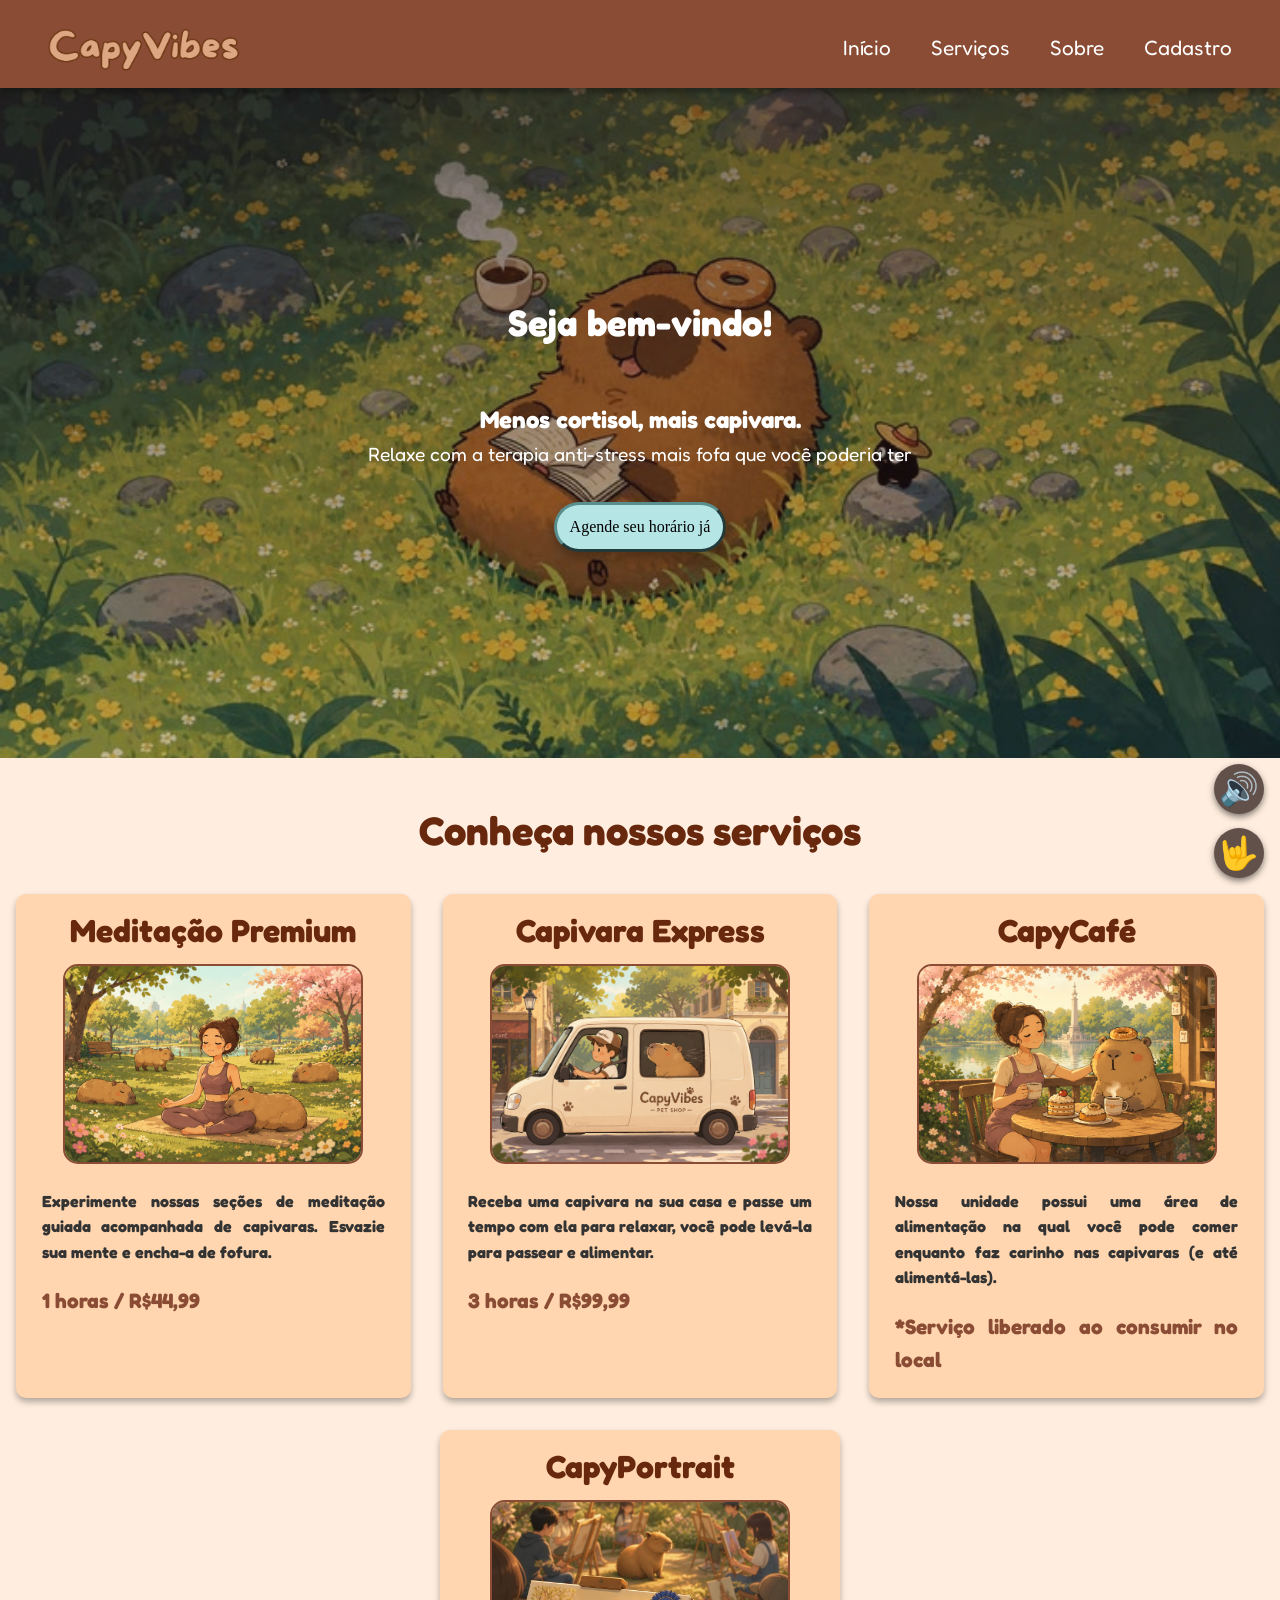
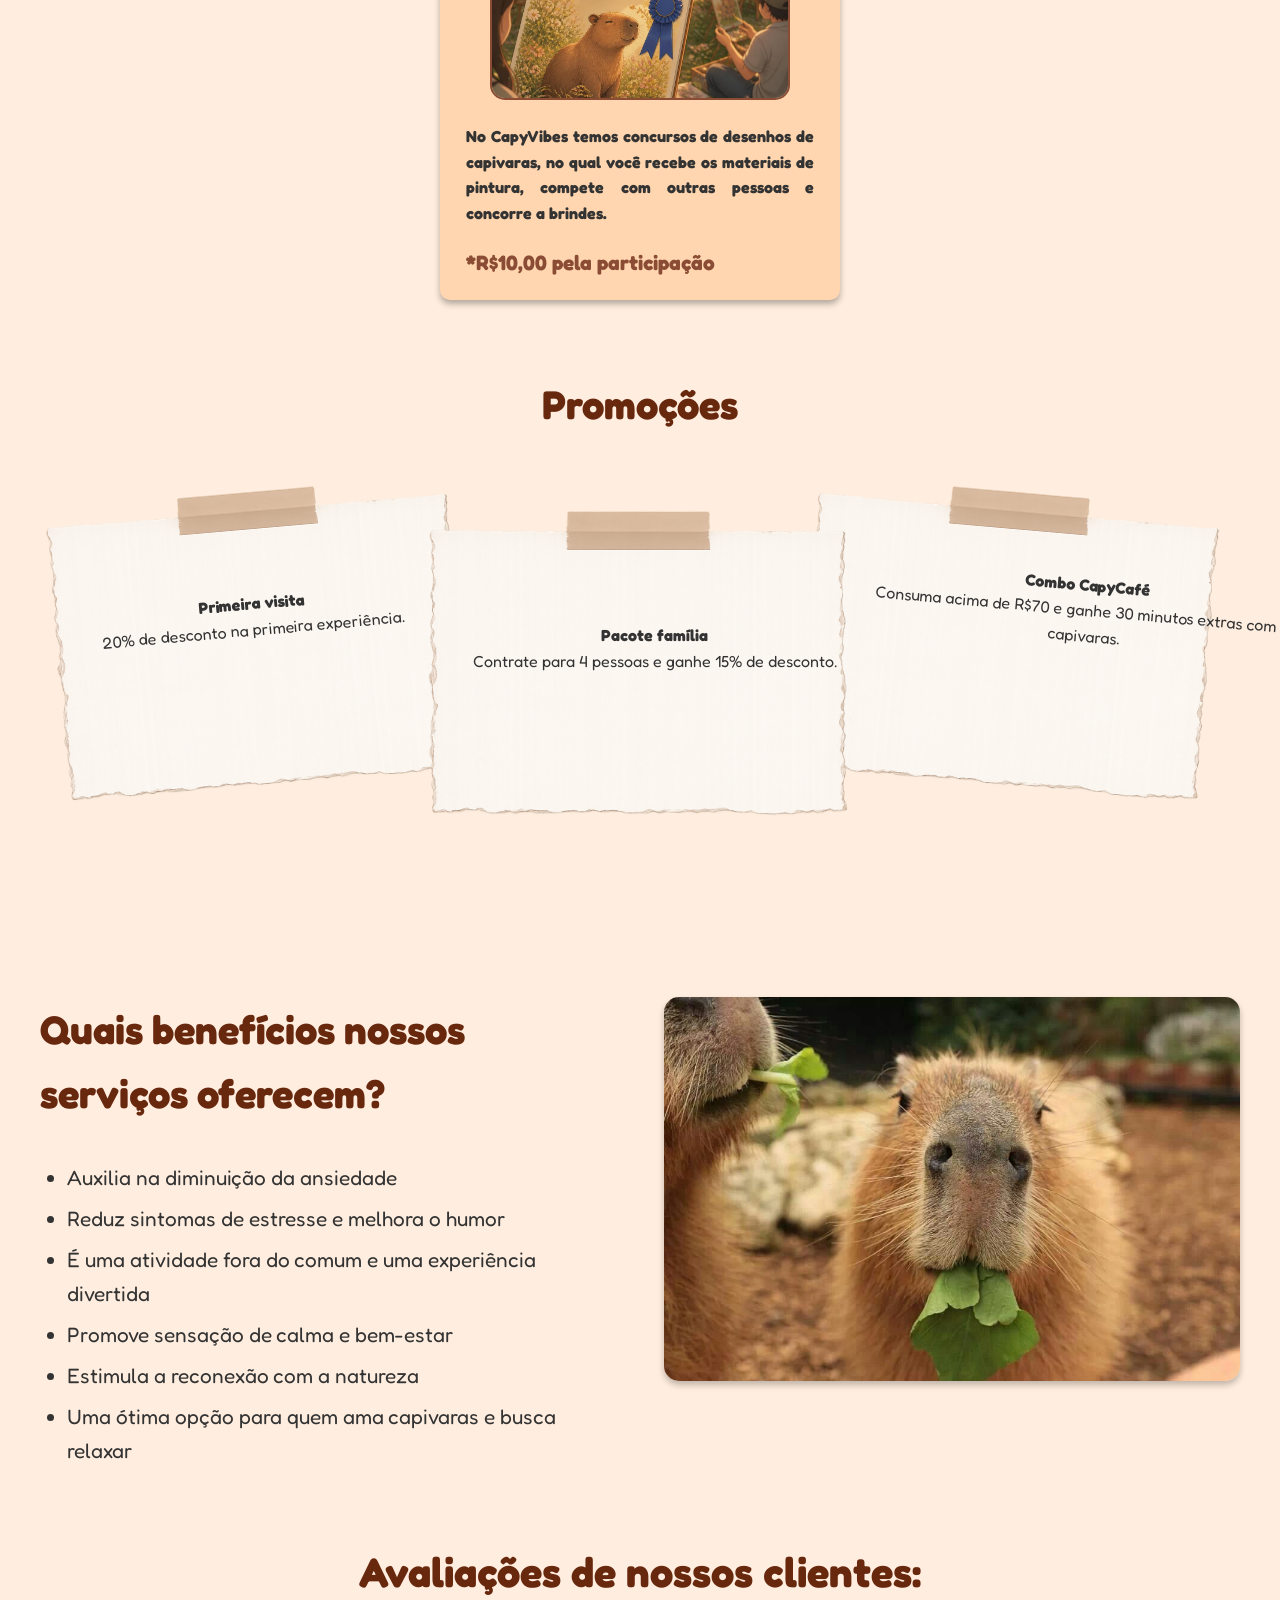
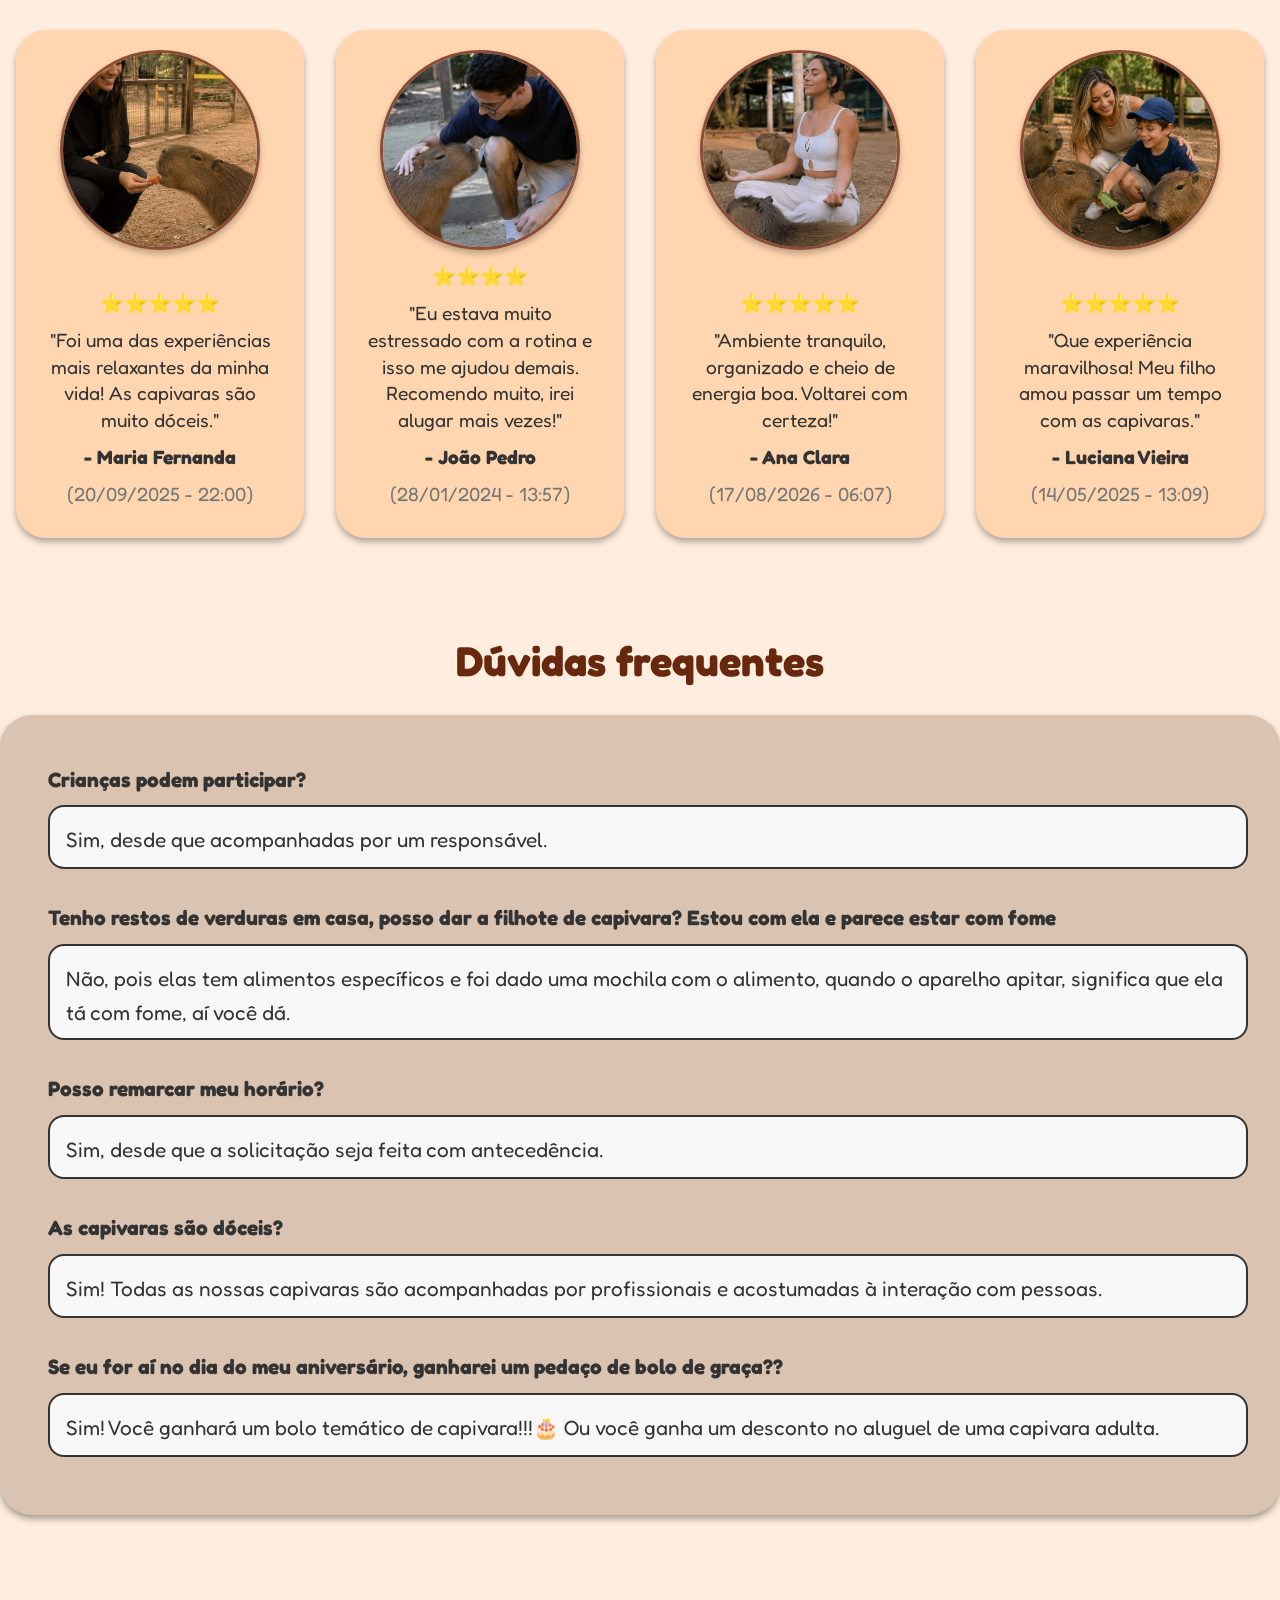
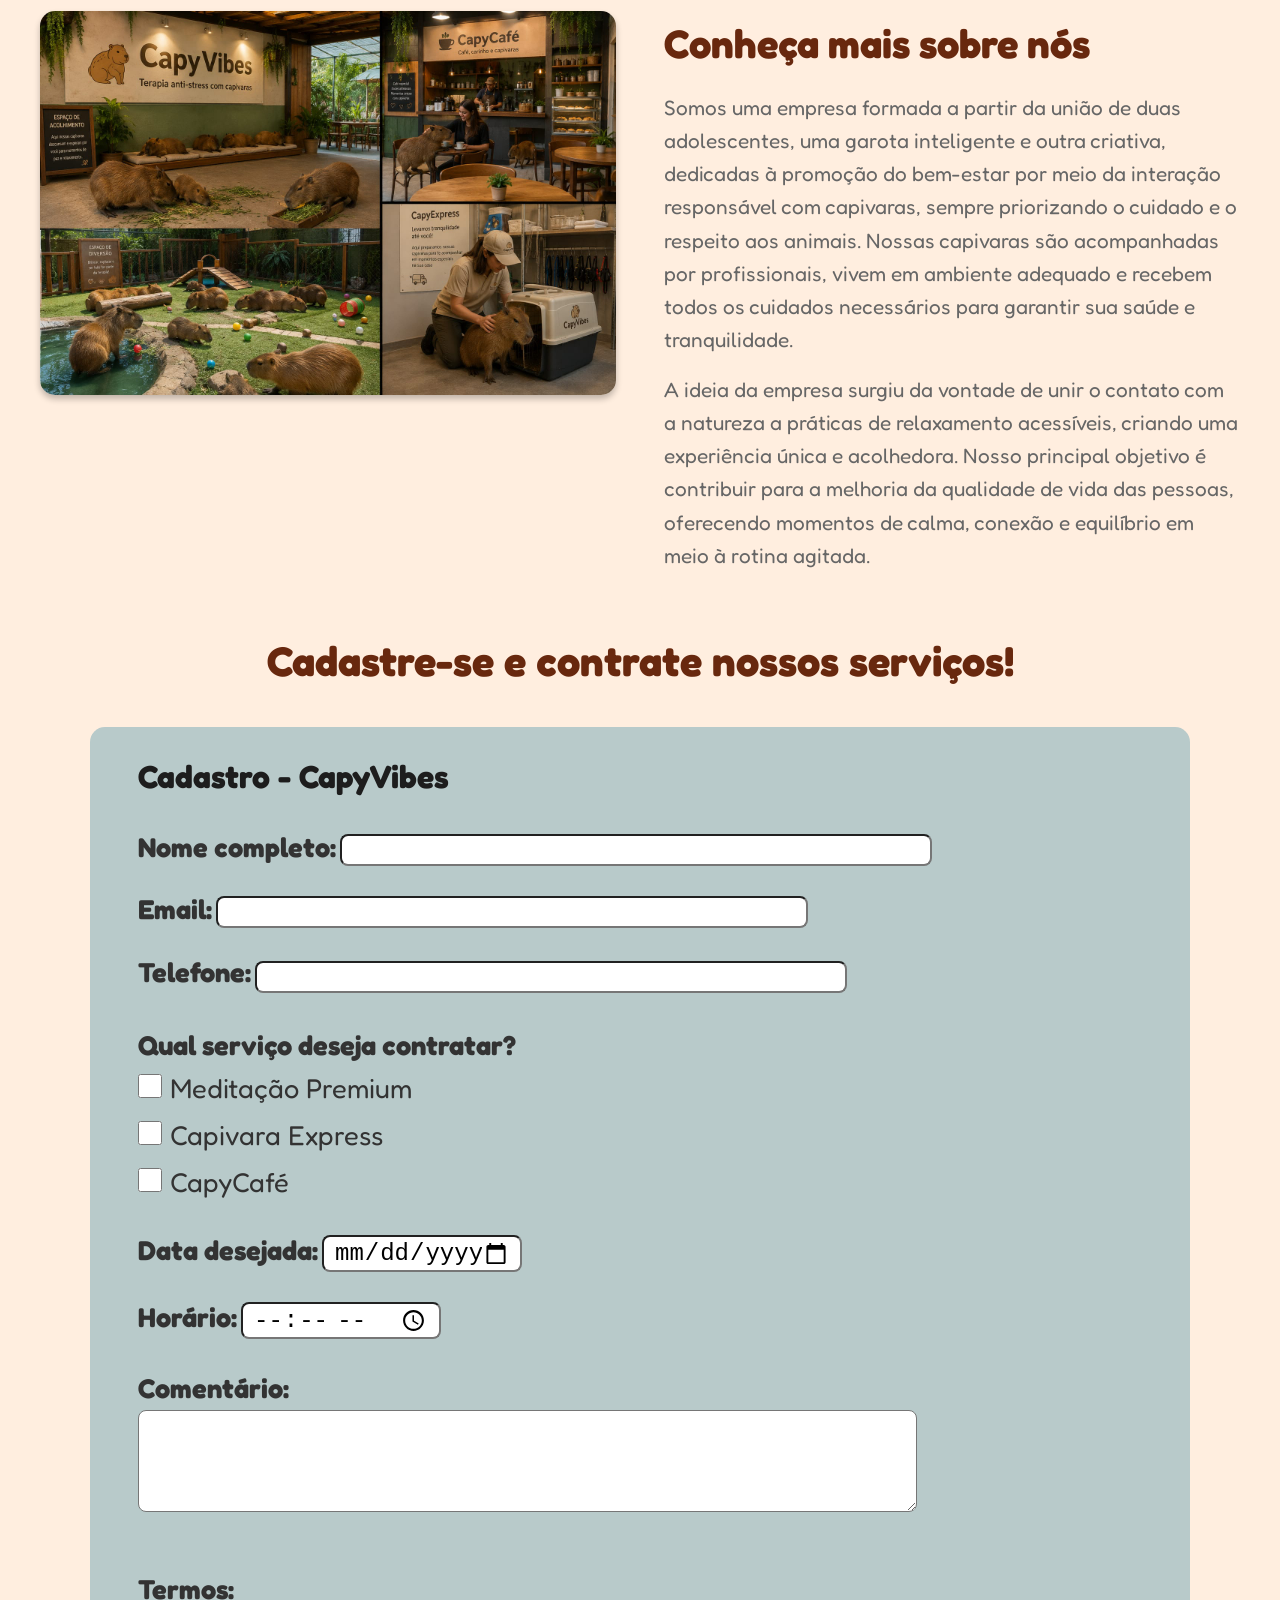
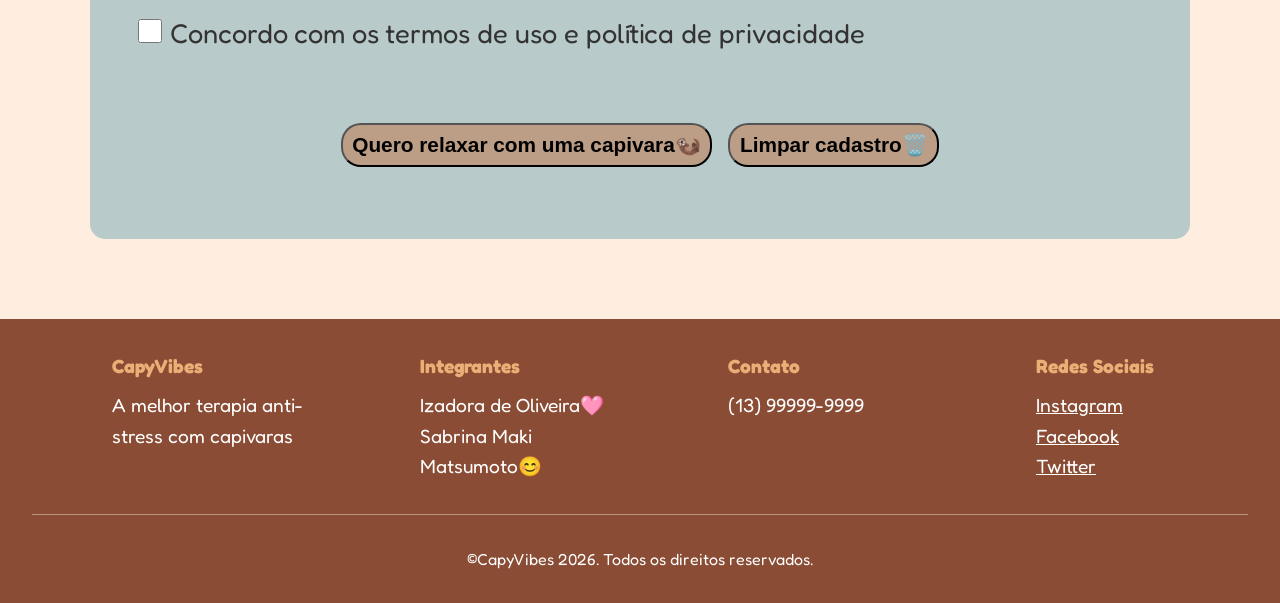
==== commit c37ab53d: "commit 09/06" ====
--- a/index.html
+++ b/index.html
@@ -95,40 +95,39 @@
 
         <!-- PROMOÇÕES -->
         <section class="promocoes">
-            <div class="container">
-
-               <h2 class="promo-title">Promoções</h2>
-
-                <div class="promo-cards">
-
-                <div class="conteudo-promo promo1">
-                    <div class="texto-promo">
-                       <h4>Primeira visita</h4>
-                       <p>20% de desconto na primeira experiência.</p>
-                     </div>
-                     <img class="img-promo" src="imagens/promo.png">
-                     
-                </div>
-
-                <div class="conteudo-promo promo2">
-                     <img class="img-promo" src="imagens/promo.png">
-                     <div class="texto-promo">
-                       <h4>Pacote família</h4>
-                       <p>Contrate para 4 pessoas e ganhe 15% de desconto.</p>
-                     </div>
-                </div>
-
-                <div class="conteudo-promo promo3">
-                     <img class="img-promo" src="imagens/promo.png" >
-                     <div class="texto-promo">
-                       <h4>Combo CapyCafé</h4>
-                       <p>Consuma acima de R$70 e ganhe 30 minutos extras com as capivaras.</p>
-                     </div>
-                </div>
-
-                </div>
-
-            </div>
+        <div class="container">
+
+            <h2 class="promo-title">Promoções</h2>
+
+          <div class="promo-cards">
+
+              <div class="promo-card1">
+                <img src="imagens/promo.png" class="img-promo1">
+                <div class="texto-promo">
+                <h4>Primeira visita</h4>
+                <p>20% de desconto na primeira experiência.</p>
+                </div>
+            </div>
+
+            <div class="promo-card2">
+                <img src="imagens/promo.png" class="img-promo2">
+                <div class="texto-promo">
+                <h4>Pacote família</h4>
+                <p>Contrate para 4 pessoas e ganhe 15% de desconto.</p>
+                </div>
+            </div>
+
+            <div class="promo-card3">
+                <img src="imagens/promo.png" class="img-promo3">
+                <div class="texto-promo">
+                <h4>Combo CapyCafé</h4>
+                <p>Consuma acima de R$70 e ganhe 30 minutos extras com as capivaras.</p>
+                </div>
+            </div>
+
+          </div>
+        
+        </div>
         </section>
 
         <!-- BENEFÍCIOS -->
--- a/styles.css
+++ b/styles.css
@@ -184,11 +184,6 @@
     padding: 1.5rem 0 1rem 0;
 }
 
-.img-promo{
-    max-width: 650px;
-    max-height: 550px;
-}
-
 .promo-title {
     text-align: center;
     font-size: 2.5rem;
@@ -196,10 +191,58 @@
     margin-top: 1rem;
 }
 
+.promo-cards{
+    display: flex;
+    justify-content: center;
+    align-items: center;
+    gap: 0;
+}
+
+.promo-card1 {
+    margin-right: -240px;
+    margin-bottom: 50px;
+    position: relative;
+    transform: rotate(-5deg);
+}
+
+.promo-card2 {
+    margin-right: -250px;
+    position: relative;
+    transform: rotate(0deg);
+    z-index: 300;
+}
+
+.promo-card3 {
+    margin-right: 15px;
+    margin-bottom: 50px;
+    position: relative;
+    transform: rotate(5deg);
+}
+
 .texto-promo{
-    font-size: 1.4rem;
-}
-
+    position: absolute; 
+    bottom: 200px;
+    left: 150px;
+    text-align: center;
+}
+
+.promo-card1 img {
+    display: block;
+    width: 610px;
+    height: auto;
+}
+
+.promo-card2 img {
+    display: block;
+    width: 630px;
+    height: auto;
+}
+
+.promo-card3 img {
+    display: block;
+    width: 610px;
+    height: auto;
+}
 
 /* BENEFICIOS */
 
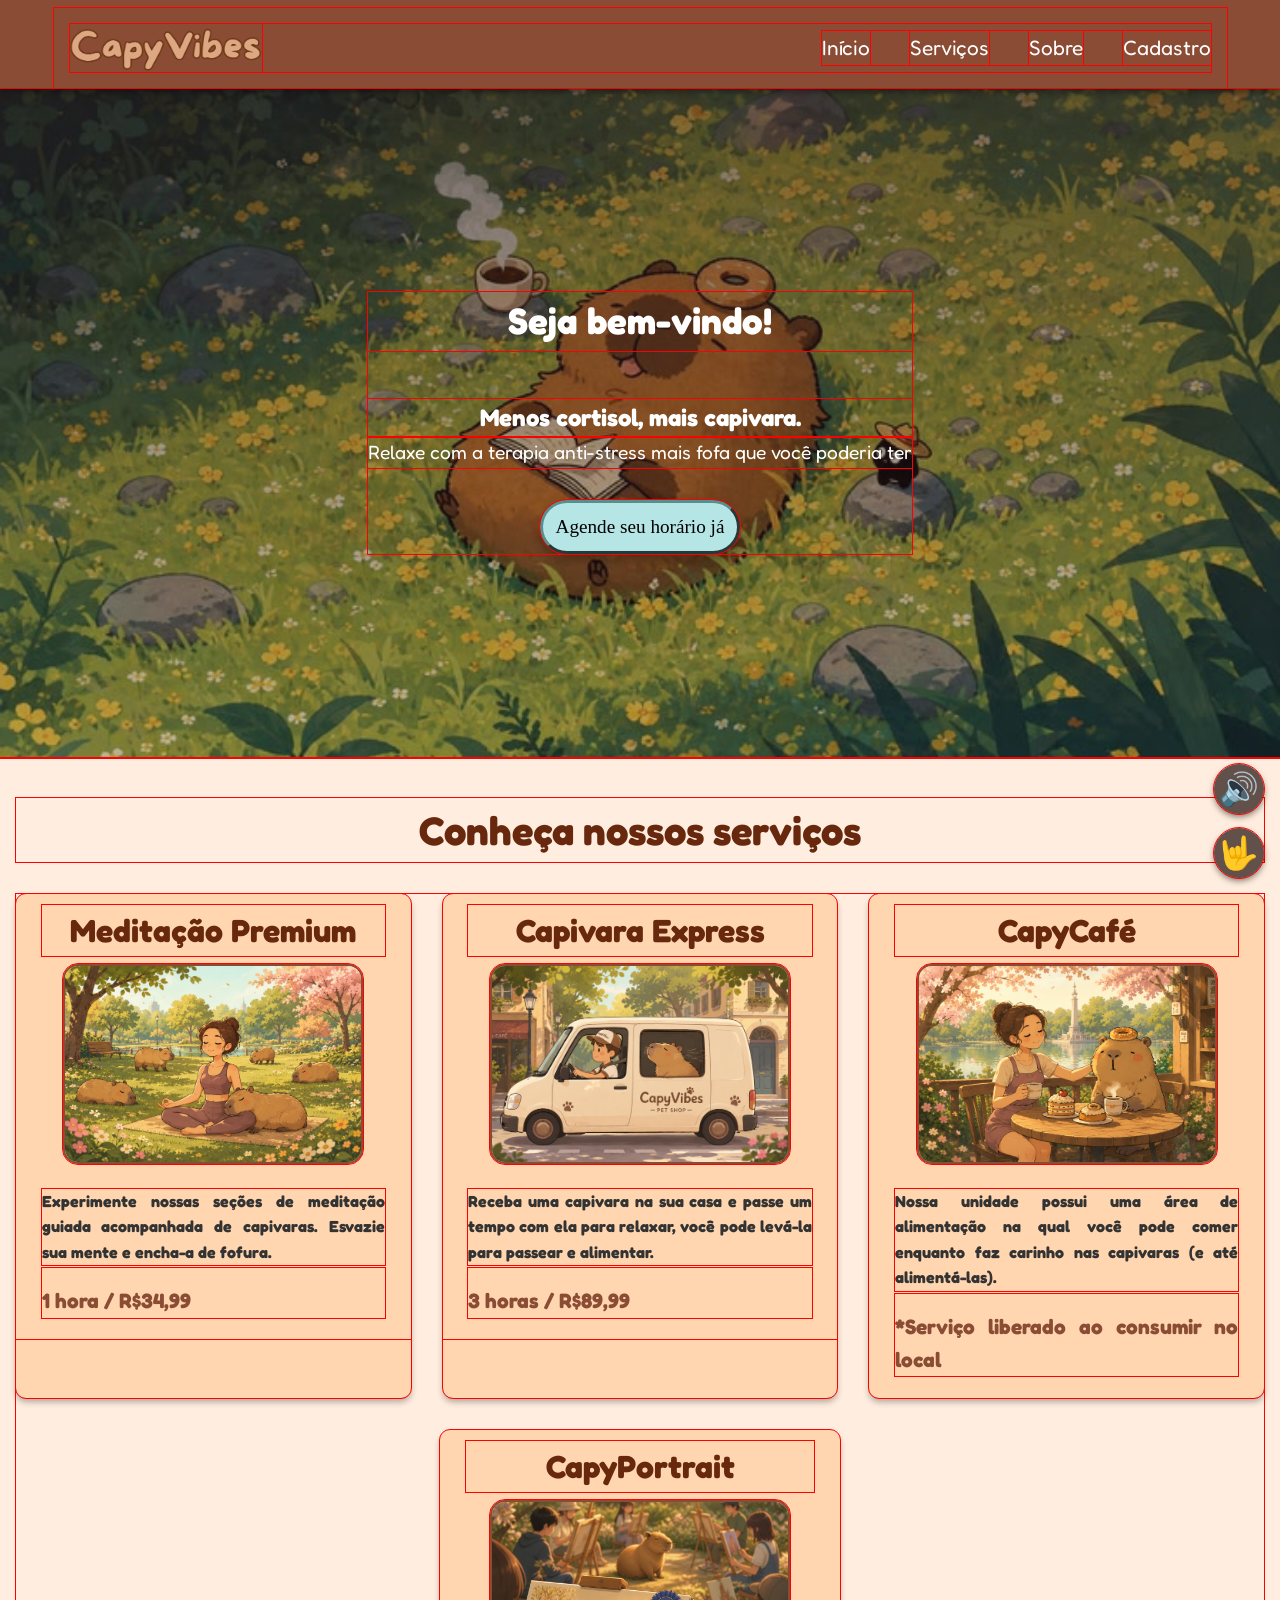
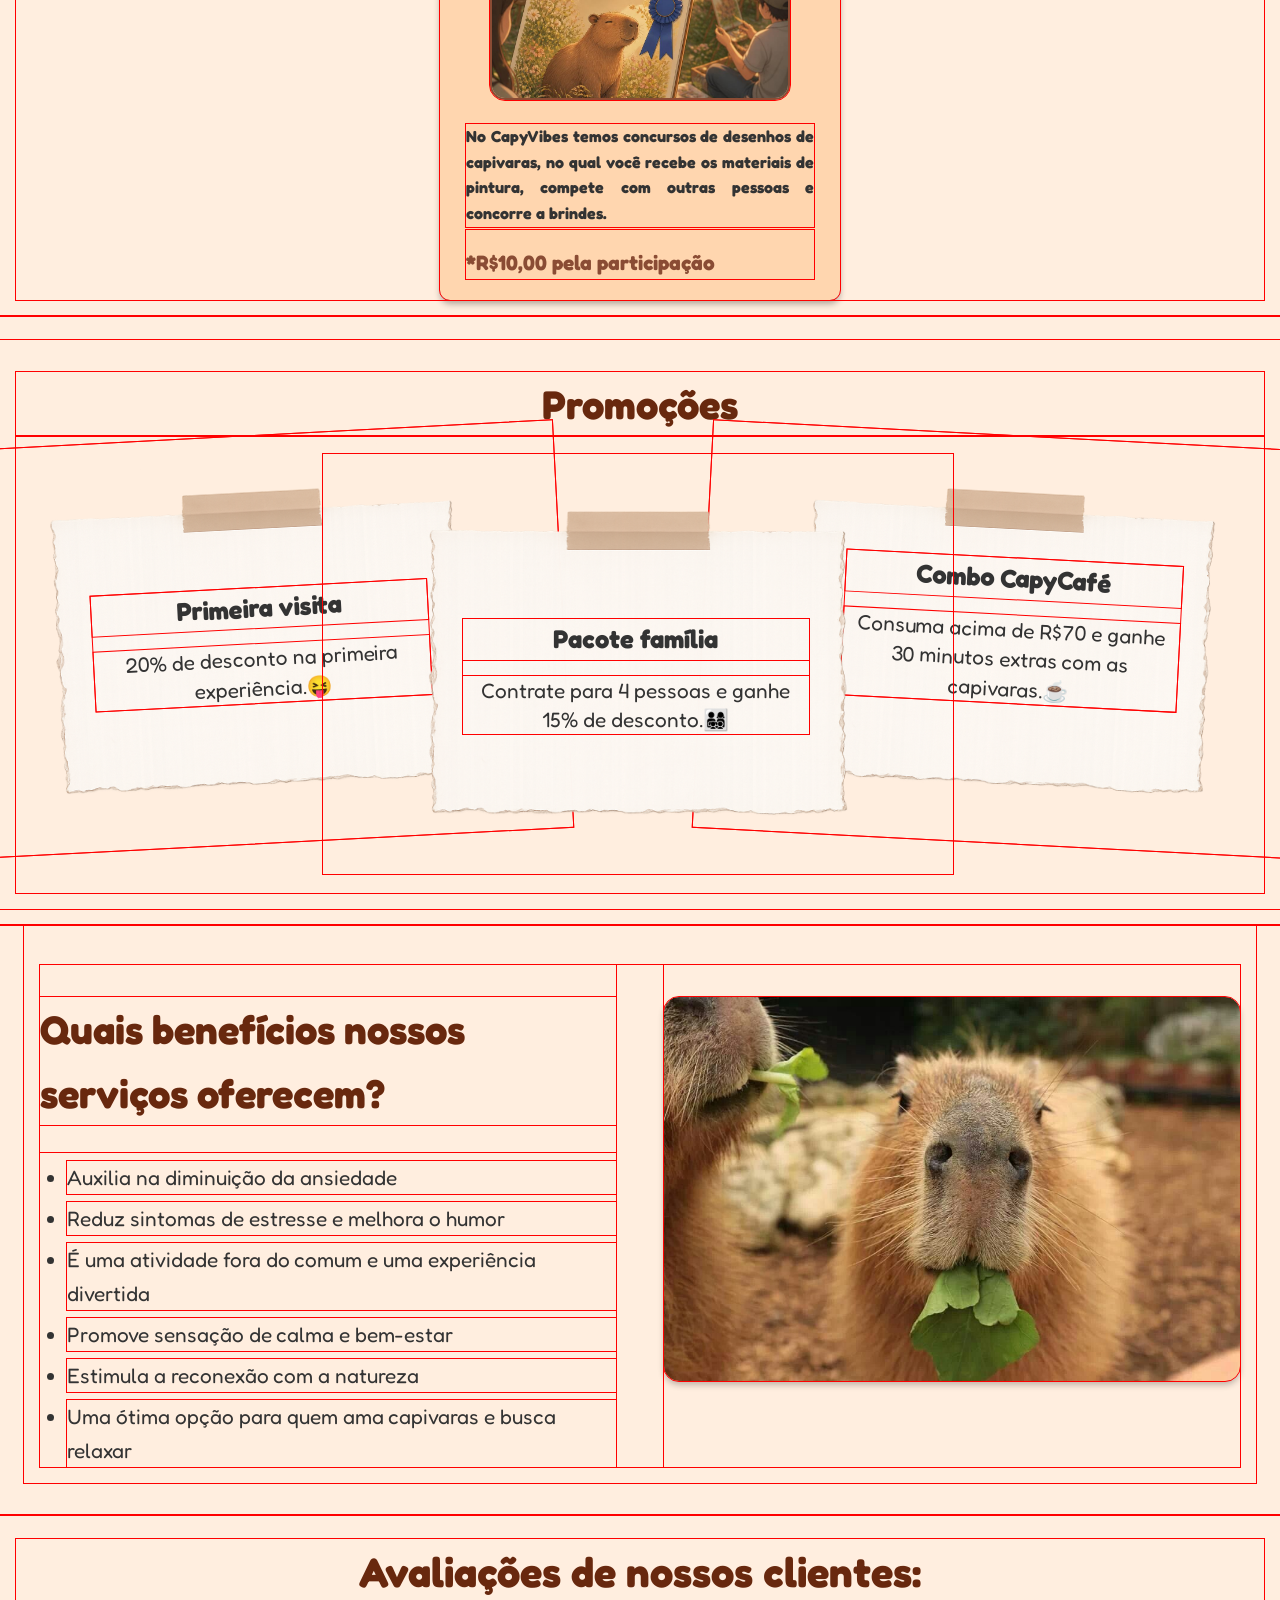
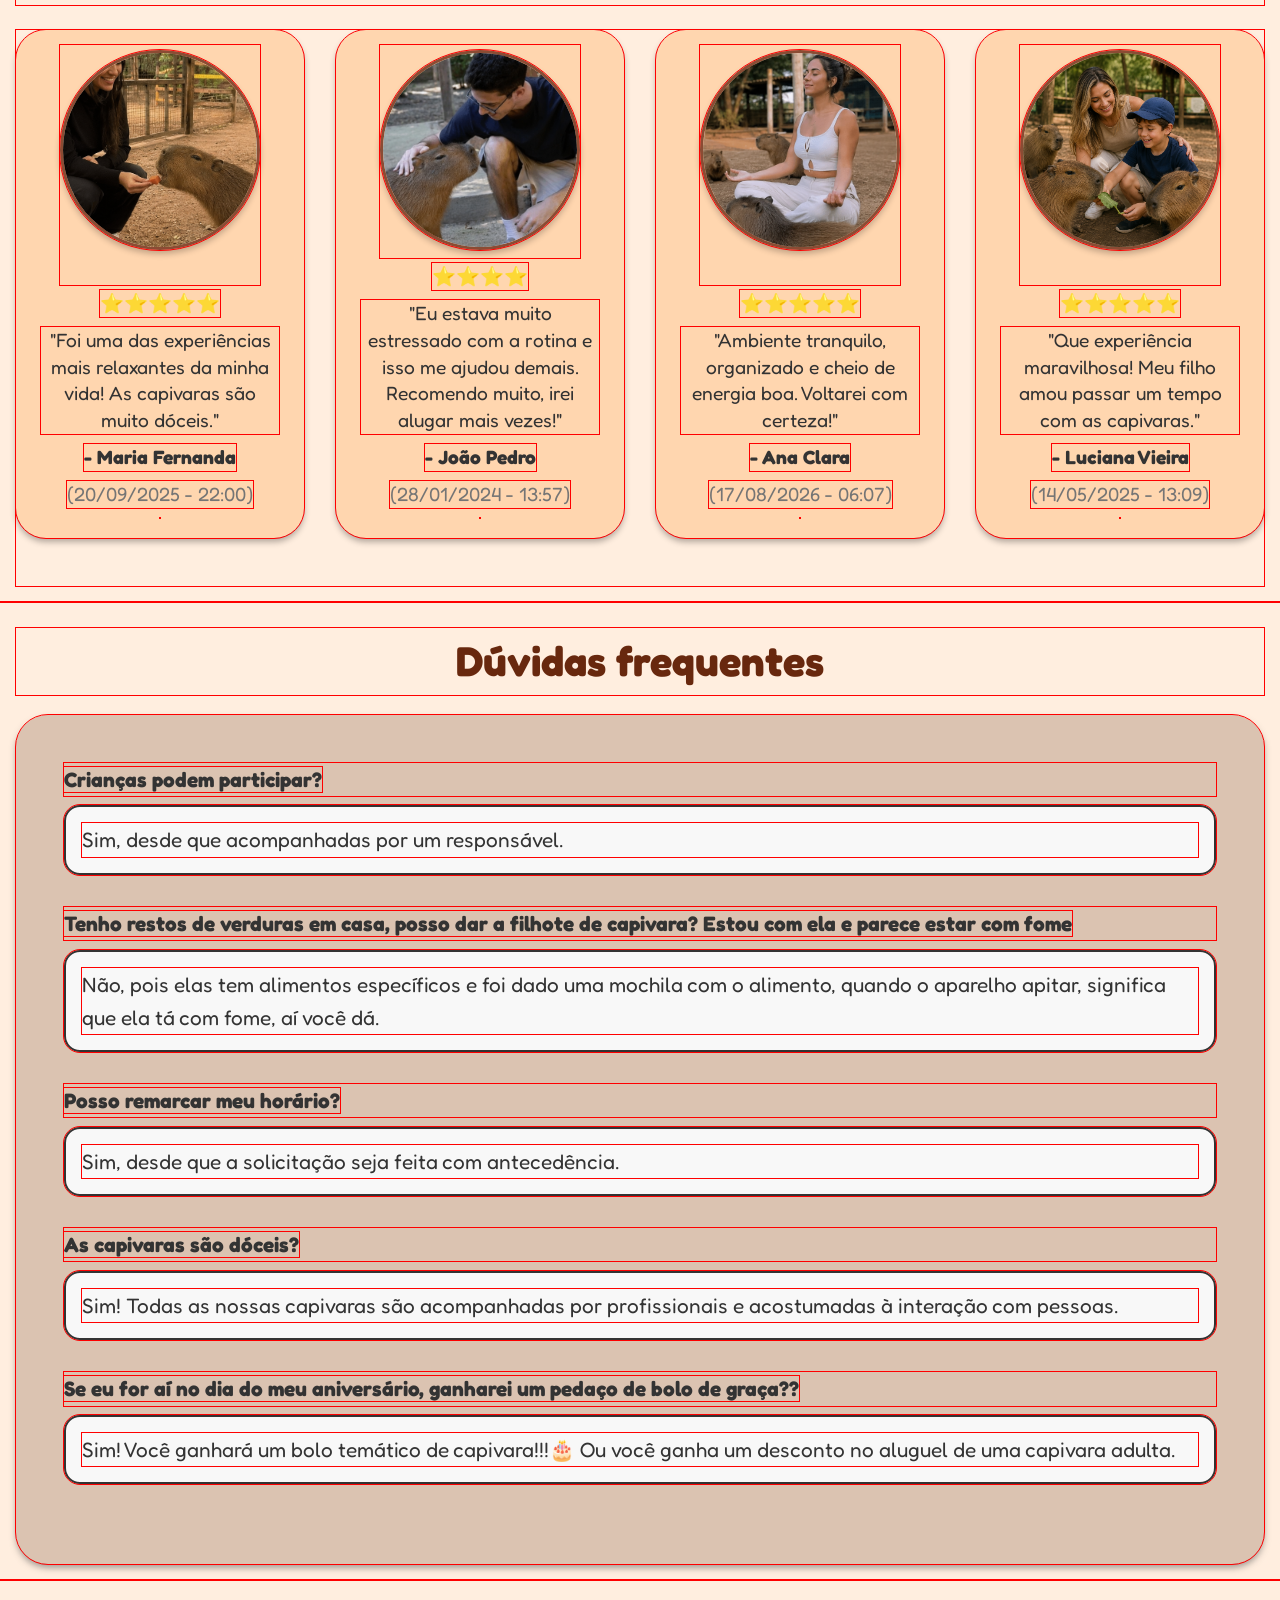
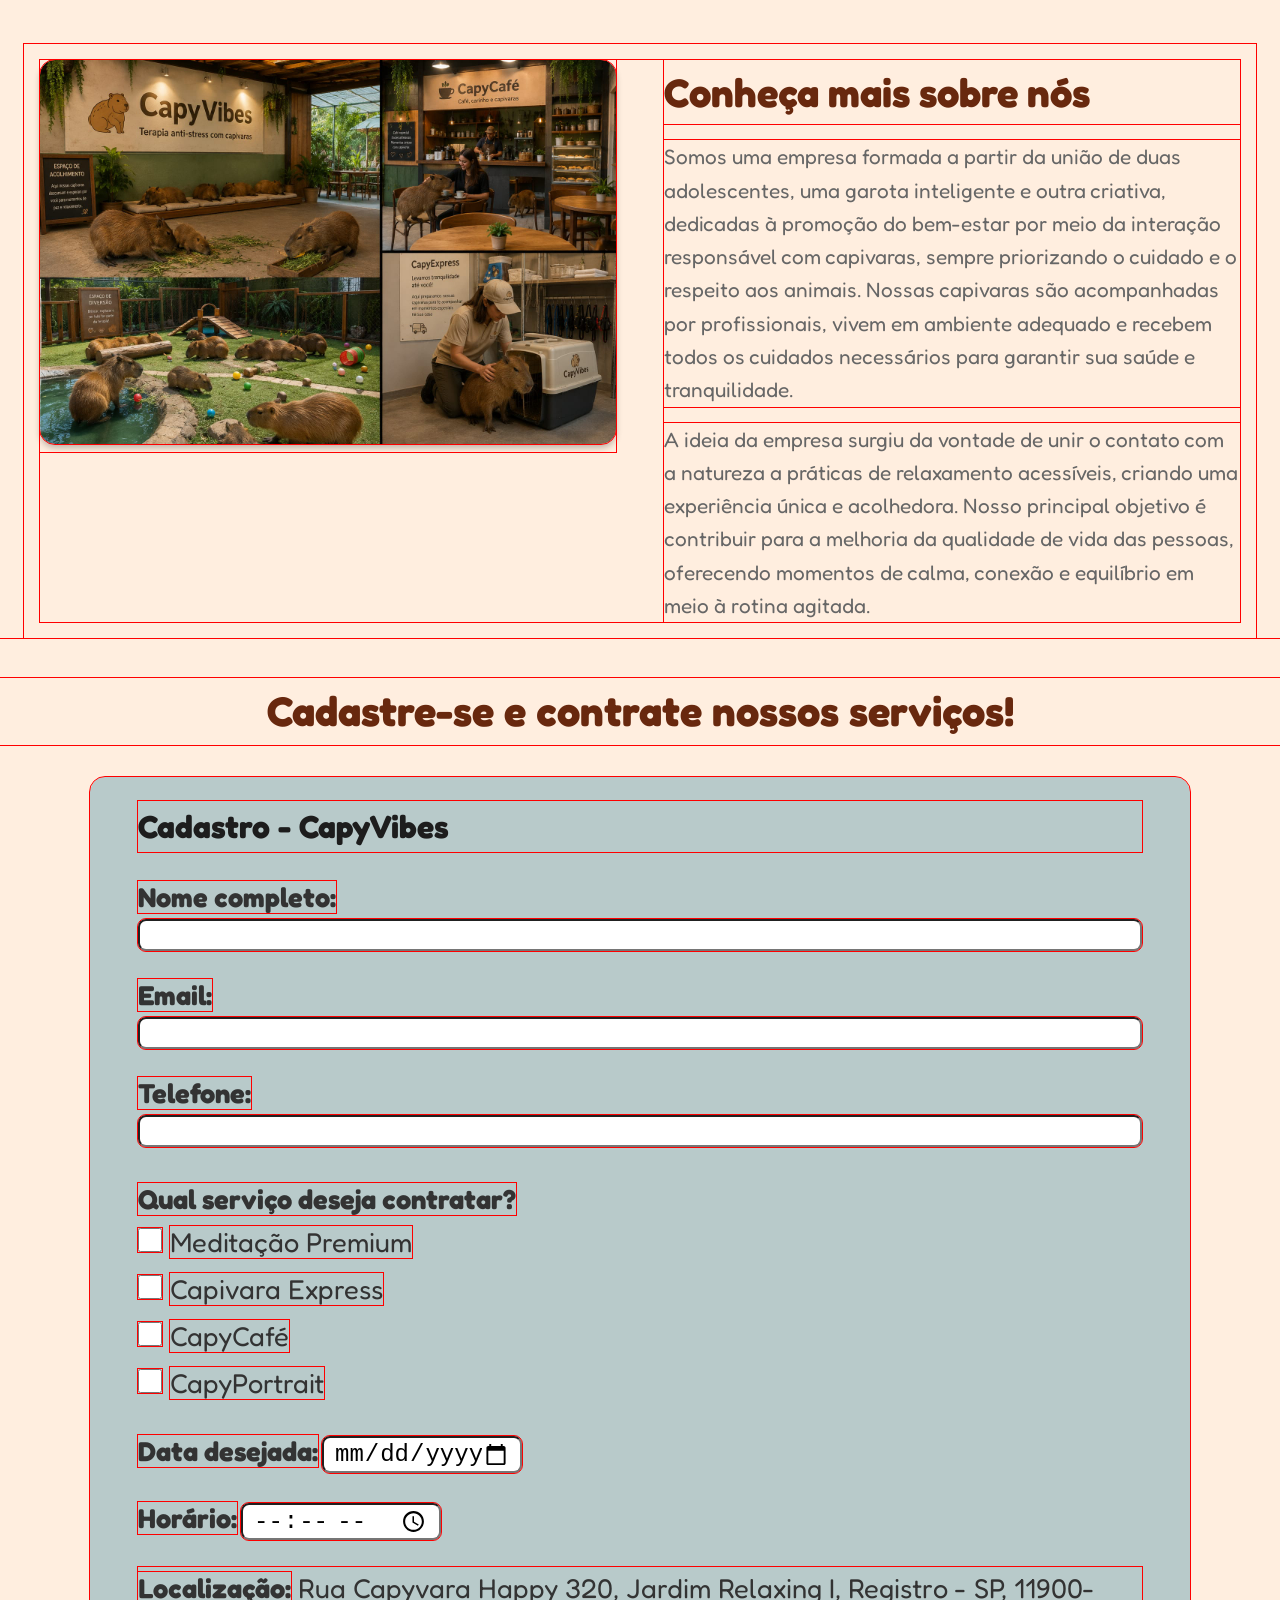
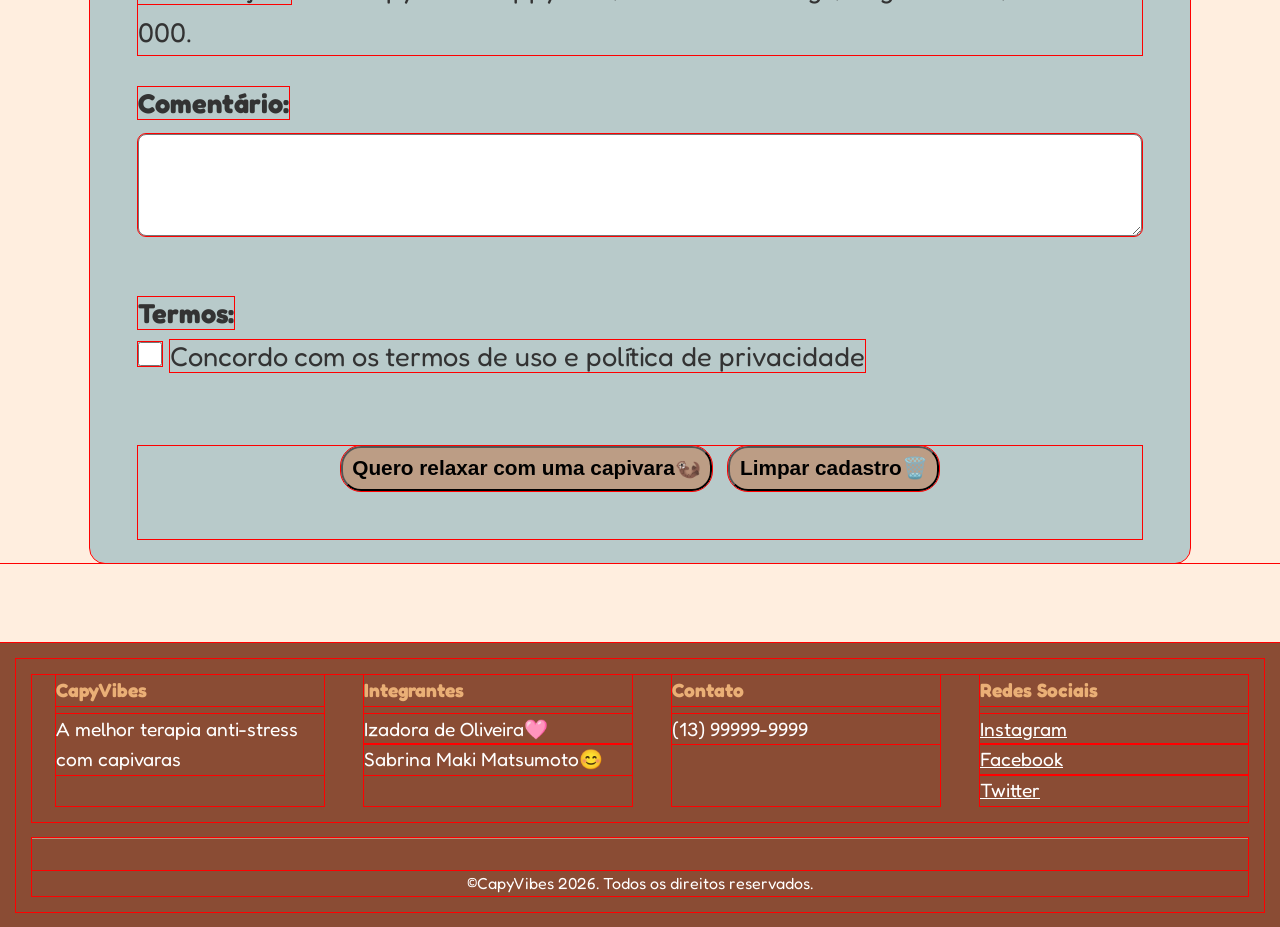
==== commit a921c18f: "CapyVibes - site" ====
--- a/index.html
+++ b/index.html
@@ -57,7 +57,7 @@
                             <h3>Meditação Premium</h3>
                             <img class="foto-card" src="imagens/terapia.png">
                             <p>Experimente nossas seções de meditação guiada acompanhada de capivaras. Esvazie sua mente e encha-a de fofura.</p>
-                            <span class="valor">1 horas / R$44,99</span>
+                            <span class="valor">1 hora / R$34,99</span>
                         </div>
                     </div>
 
@@ -66,7 +66,7 @@
                             <h3>Capivara Express</h3>
                             <img class="foto-card" src="imagens/express.png">
                             <p>Receba uma capivara na sua casa e passe um tempo com ela para relaxar, você pode levá-la para passear e alimentar.</p>
-                            <span class="valor">3 horas / R$99,99</span>
+                            <span class="valor">3 horas / R$89,99</span>
                         </div>
                     </div>
 
@@ -105,7 +105,7 @@
                 <img src="imagens/promo.png" class="img-promo1">
                 <div class="texto-promo">
                 <h4>Primeira visita</h4>
-                <p>20% de desconto na primeira experiência.</p>
+                <p>20% de desconto na primeira experiência.😝</p>
                 </div>
             </div>
 
@@ -113,7 +113,7 @@
                 <img src="imagens/promo.png" class="img-promo2">
                 <div class="texto-promo">
                 <h4>Pacote família</h4>
-                <p>Contrate para 4 pessoas e ganhe 15% de desconto.</p>
+                <p>Contrate para 4 pessoas e ganhe 15% de desconto.👨‍👩‍👧‍👦</p>
                 </div>
             </div>
 
@@ -121,7 +121,7 @@
                 <img src="imagens/promo.png" class="img-promo3">
                 <div class="texto-promo">
                 <h4>Combo CapyCafé</h4>
-                <p>Consuma acima de R$70 e ganhe 30 minutos extras com as capivaras.</p>
+                <p>Consuma acima de R$70 e ganhe 30 minutos extras com as capivaras.☕</p>
                 </div>
             </div>
 
@@ -299,10 +299,12 @@
             <input type="checkbox" name="meditacao" id="caixa"><label class="bottom-form">Meditação Premium</label><br>
             <input type="checkbox" name="carro" id="caixa"><label>Capivara Express</label><br>
             <input type="checkbox" name="cafe" id="caixa"><label>CapyCafé</label><br>
+            <input type="checkbox" name="pintura" id="caixa"><label>CapyPortrait</label><br>
             <label><strong>Data desejada:</strong></label>
             <input type="date" name="data" id="data" required><br>
             <label><strong>Horário:</strong></label>
             <input type="time" name="hora" id="horario" re><br>
+            <label class="localizacao"><strong>Localização:</strong> Rua Capyvara Happy 320, Jardim Relaxing I, Registro - SP, 11900-000.</label><br>
             <label><strong>Comentário:</strong></label><br>
               <textarea id="comentario" rows="3" cols="55" name="comentário"></textarea><br>
             <label><strong>Termos:</strong></label><br>
--- a/styles.css
+++ b/styles.css
@@ -1,4 +1,14 @@
 /* HEADER e NAV */
+
+
+* {
+    outline: 1px solid red;
+}
+
+
+
+
+
 
 *{
     margin: 0;
@@ -15,8 +25,10 @@
 
 /*↓↓↓para aumentar o padding da página (dos lados)*/
 .container{
+    width: auto; 
     max-width: 1600px;
     margin: 0 auto;
+    display: block;
     padding: 1rem;
 }
 
@@ -27,12 +39,15 @@
     top: 0;
     box-shadow: 0 5px 5px rgba(0, 0, 0, 0.3);
     z-index: 1000;
+    display: flex;
+    flex-wrap: wrap;
 }
 
 .nav{
     display: flex;
     justify-content: space-between;
     align-items: center;
+    flex-wrap: wrap;
 }
 
 .menu{
@@ -56,6 +71,7 @@
 .logo{
     width: 12rem;
     height: 3rem;
+    margin-right: 35rem;
 }
 
 .botao{
@@ -64,7 +80,7 @@
     border-radius: 2rem;
     border-color: #598e8e;
     background-color: #b6e5e5;
-    font-size: 1rem;
+    font-size: 1.2rem;
     font-family: 'Lucida Sans Regular';
     margin-top: 2rem;
     cursor: pointer;
@@ -182,6 +198,12 @@
 /* PROMOCÕES */
 .promocoes{
     padding: 1.5rem 0 1rem 0;
+    
+    width: 100%;
+    max-width: 100%;
+    height: auto;
+    margin: 0 auto;
+    display: block;
 }
 
 .promo-title {
@@ -195,14 +217,13 @@
     display: flex;
     justify-content: center;
     align-items: center;
-    gap: 0;
 }
 
 .promo-card1 {
     margin-right: -240px;
     margin-bottom: 50px;
     position: relative;
-    transform: rotate(-5deg);
+    transform: rotate(-3deg);
 }
 
 .promo-card2 {
@@ -216,13 +237,14 @@
     margin-right: 15px;
     margin-bottom: 50px;
     position: relative;
-    transform: rotate(5deg);
+    transform: rotate(3deg);
 }
 
 .texto-promo{
-    position: absolute; 
-    bottom: 200px;
-    left: 150px;
+    bottom: 140px;
+    left: 140px;
+    position: absolute;
+    width: 55%;
     text-align: center;
 }
 
@@ -236,12 +258,23 @@
     display: block;
     width: 630px;
     height: auto;
+    bottom: 35px;
 }
 
 .promo-card3 img {
     display: block;
     width: 610px;
     height: auto;
+}
+
+.texto-promo h4{
+    font-size: 1.6rem;
+    margin-bottom: 1rem;
+}
+
+.texto-promo p{
+    font-size: 1.3rem;
+    line-height: 1.4;
 }
 
 /* BENEFICIOS */
@@ -365,13 +398,14 @@
     align-items: center;
     justify-content: center;
     flex-wrap: wrap;
+    width: 100%;
 }
 
 .perg-resp{
     text-align: center;
     font-size: 1.3rem;
-    width: 80rem;
-    height: 50rem;
+    width: 100%;
+    height: auto;
     background-color: #dbc3b1;
     border-radius: 2rem;
     box-shadow: 0 4px 6px rgba(77, 77, 77, 0.5);
@@ -379,8 +413,8 @@
 }
 
 .resposta{
-    height: 4rem;
-    width: 75rem;
+    height: auto;
+    width: 100%;
     background-color: #f8f8f8;
     border-color: #333;
     border-radius: 1rem;
@@ -392,12 +426,14 @@
 }
 
 .resposta-g{
-    height: 6rem;
+    height: auto;
+    width: 100%;
 }
 
 .perguntas{
     margin-bottom: 0.6rem;
     text-align: left;
+    width: 100%;
 }
 
 .duv-titulo{
@@ -483,10 +519,18 @@
 }
 
 #comentario{
+    margin-top: 0.5rem;
     margin-bottom: 3rem;
     border-radius: 8px;
     font-size: 1.4rem;
     padding: 0.7rem;
+    width: 100%;
+    box-sizing: border-box;
+}
+
+.localizacao{
+    display: block;
+    margin-bottom: 2px;
 }
 
 #horario{
@@ -518,6 +562,8 @@
     padding: 0 0 0 0.5rem;
     margin-bottom: 1.4rem;
     font-size: 1.3rem;
+    width: 100%;
+    box-sizing: border-box;
 }
 
 #caixa-phone{
@@ -525,6 +571,8 @@
     width: 37rem;
     padding: 0 0 0 0.5rem;
     margin-bottom: 1.9rem;
+    width: 100%;
+    box-sizing: border-box;
 }
 
 #caixa{
@@ -568,6 +616,7 @@
     background-color: #62504b;
     transition: background-color 0.3s;
     transition: scale 0.4s;
+    z-index: 400;
 }
 
 .btn-ajuda:hover{
@@ -606,7 +655,7 @@
     min-width: 50px;
     color: white;
     margin-bottom: 1rem;
-    margin-left: 5rem;
+    margin-left: 1.5rem;
     font-size: 1.2rem;
 }
 
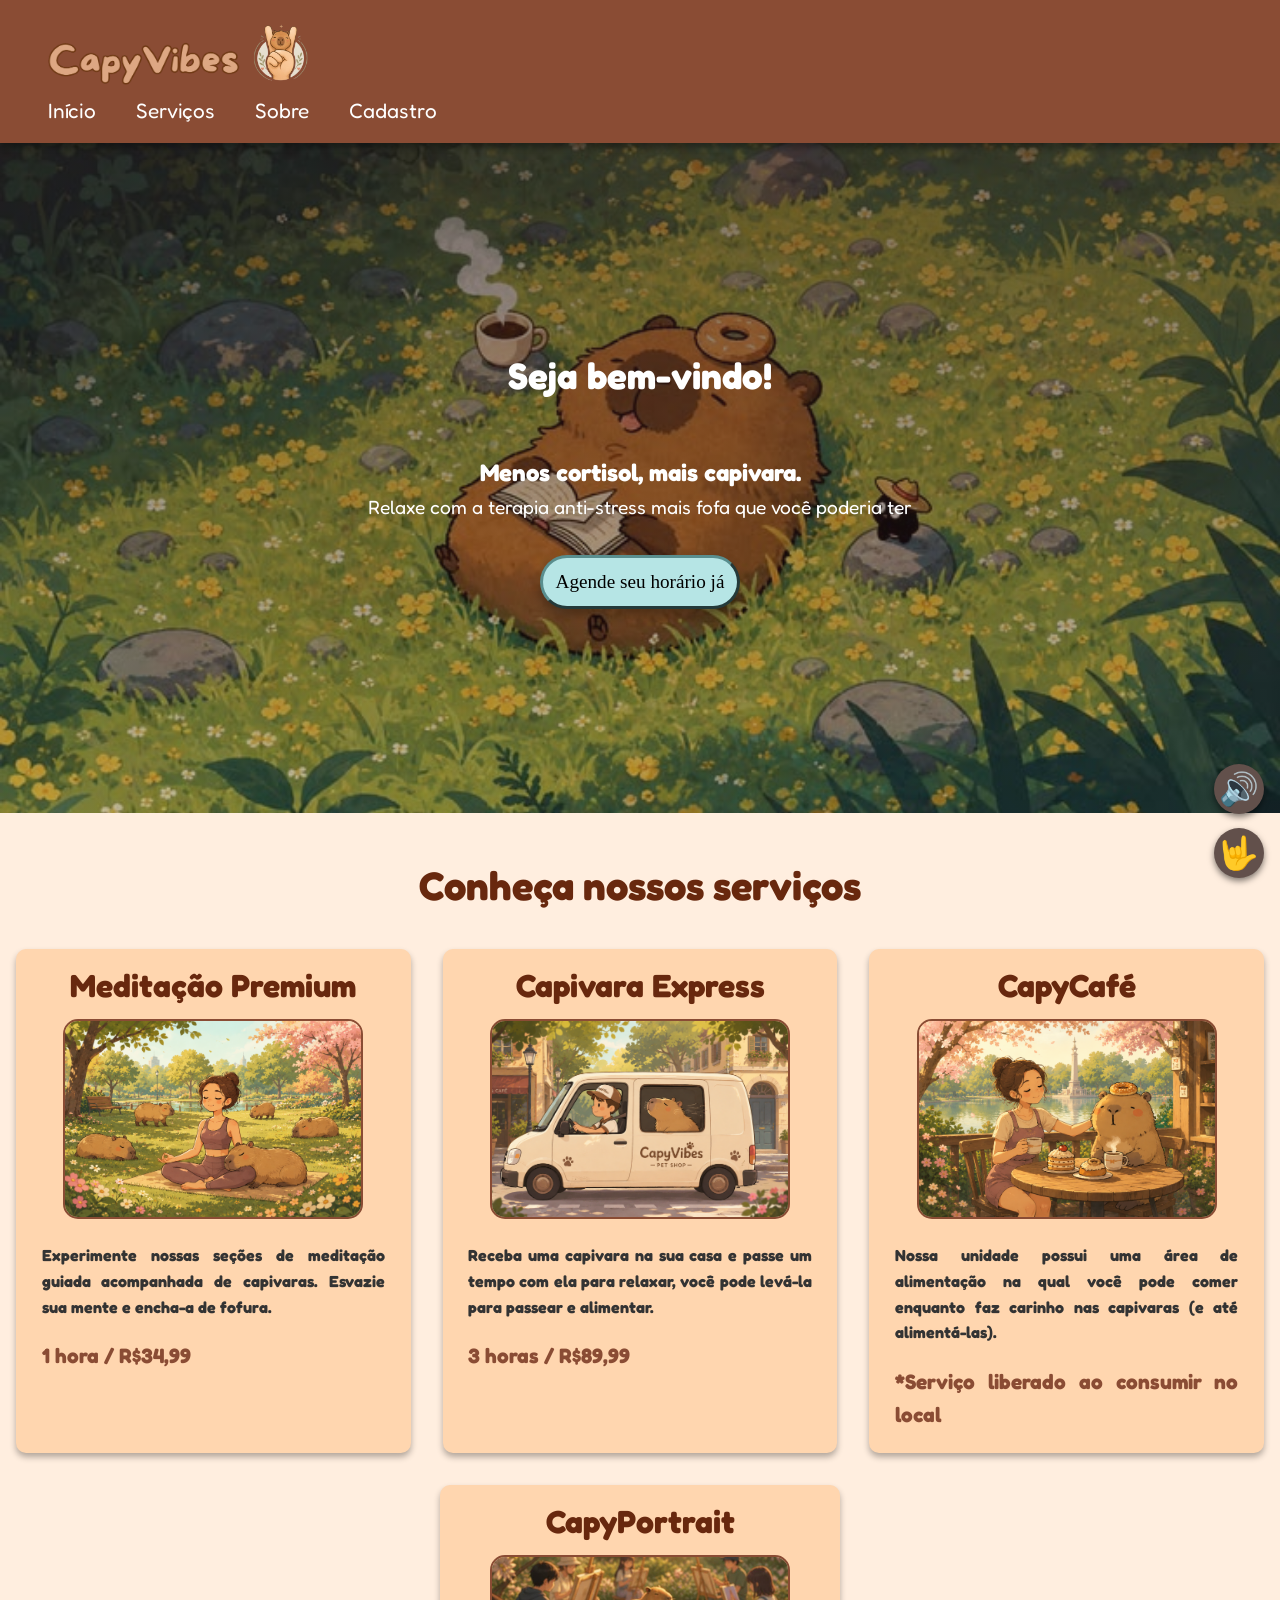
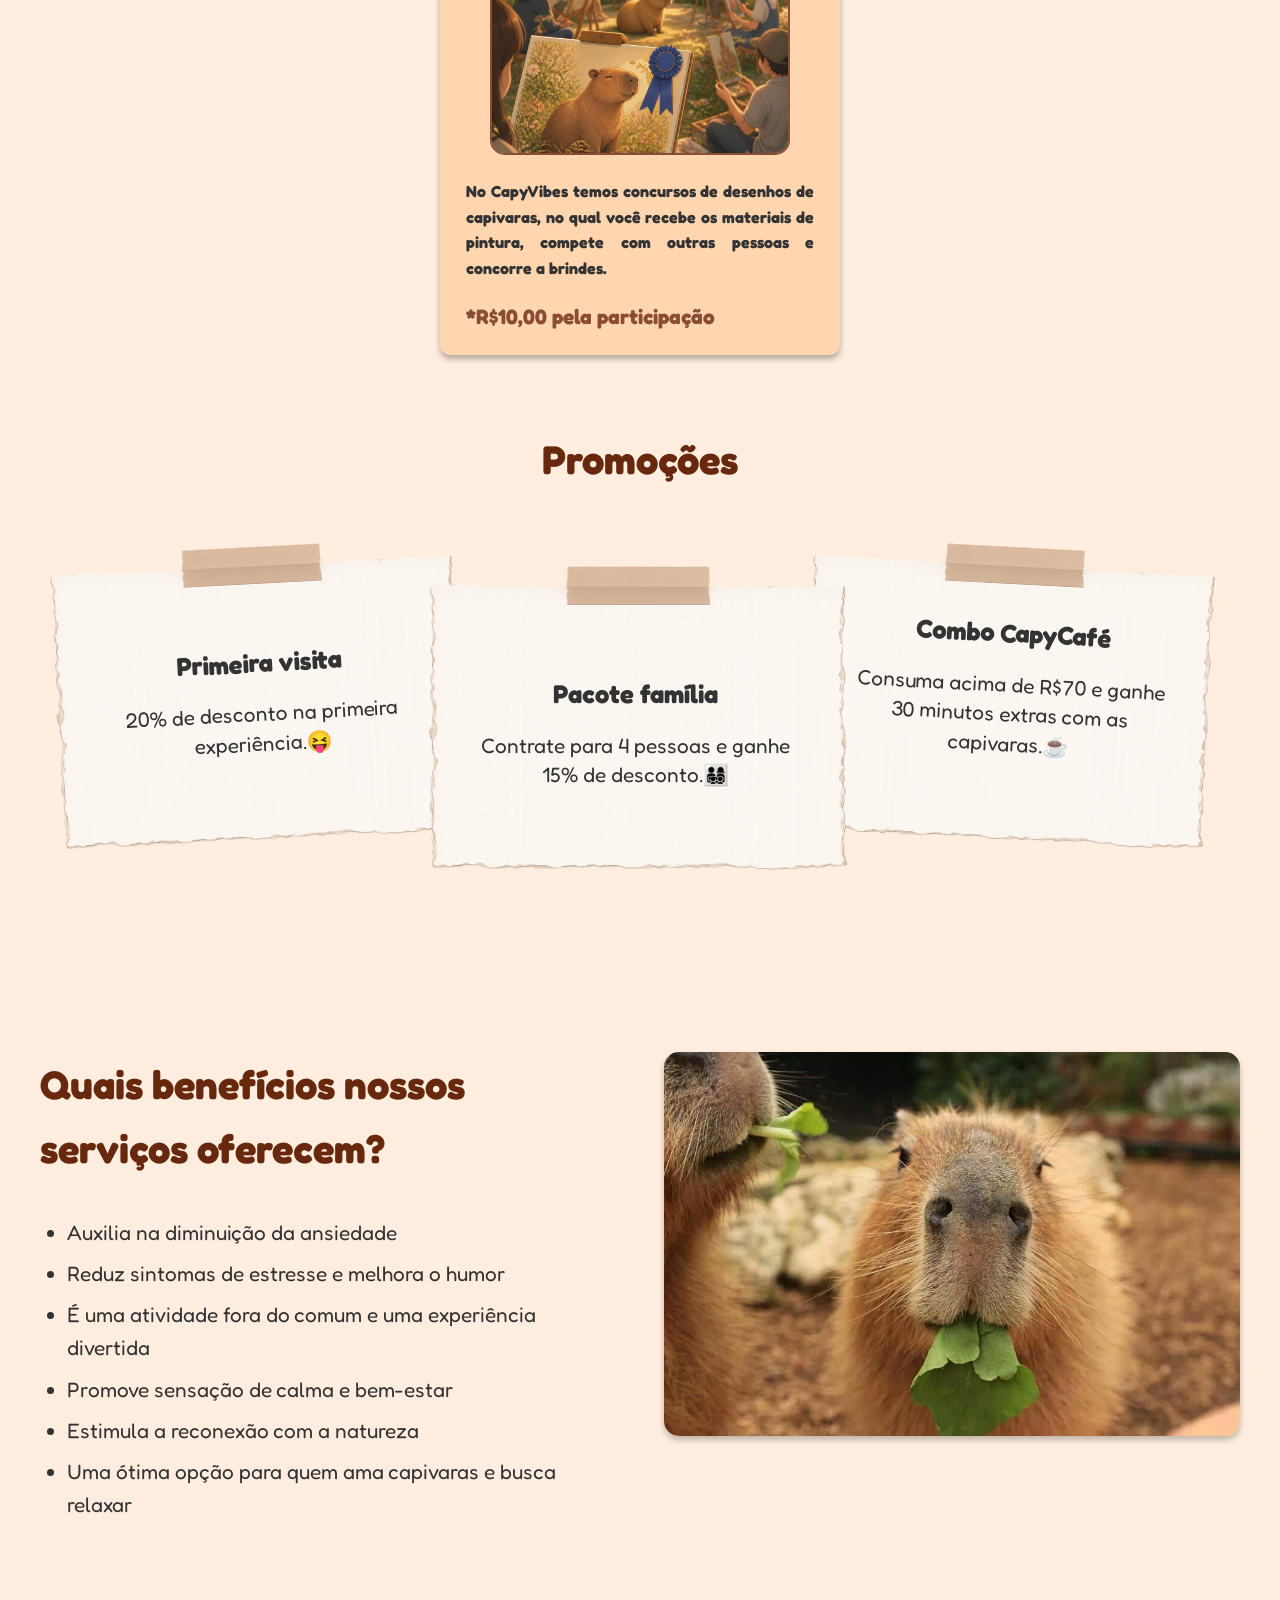
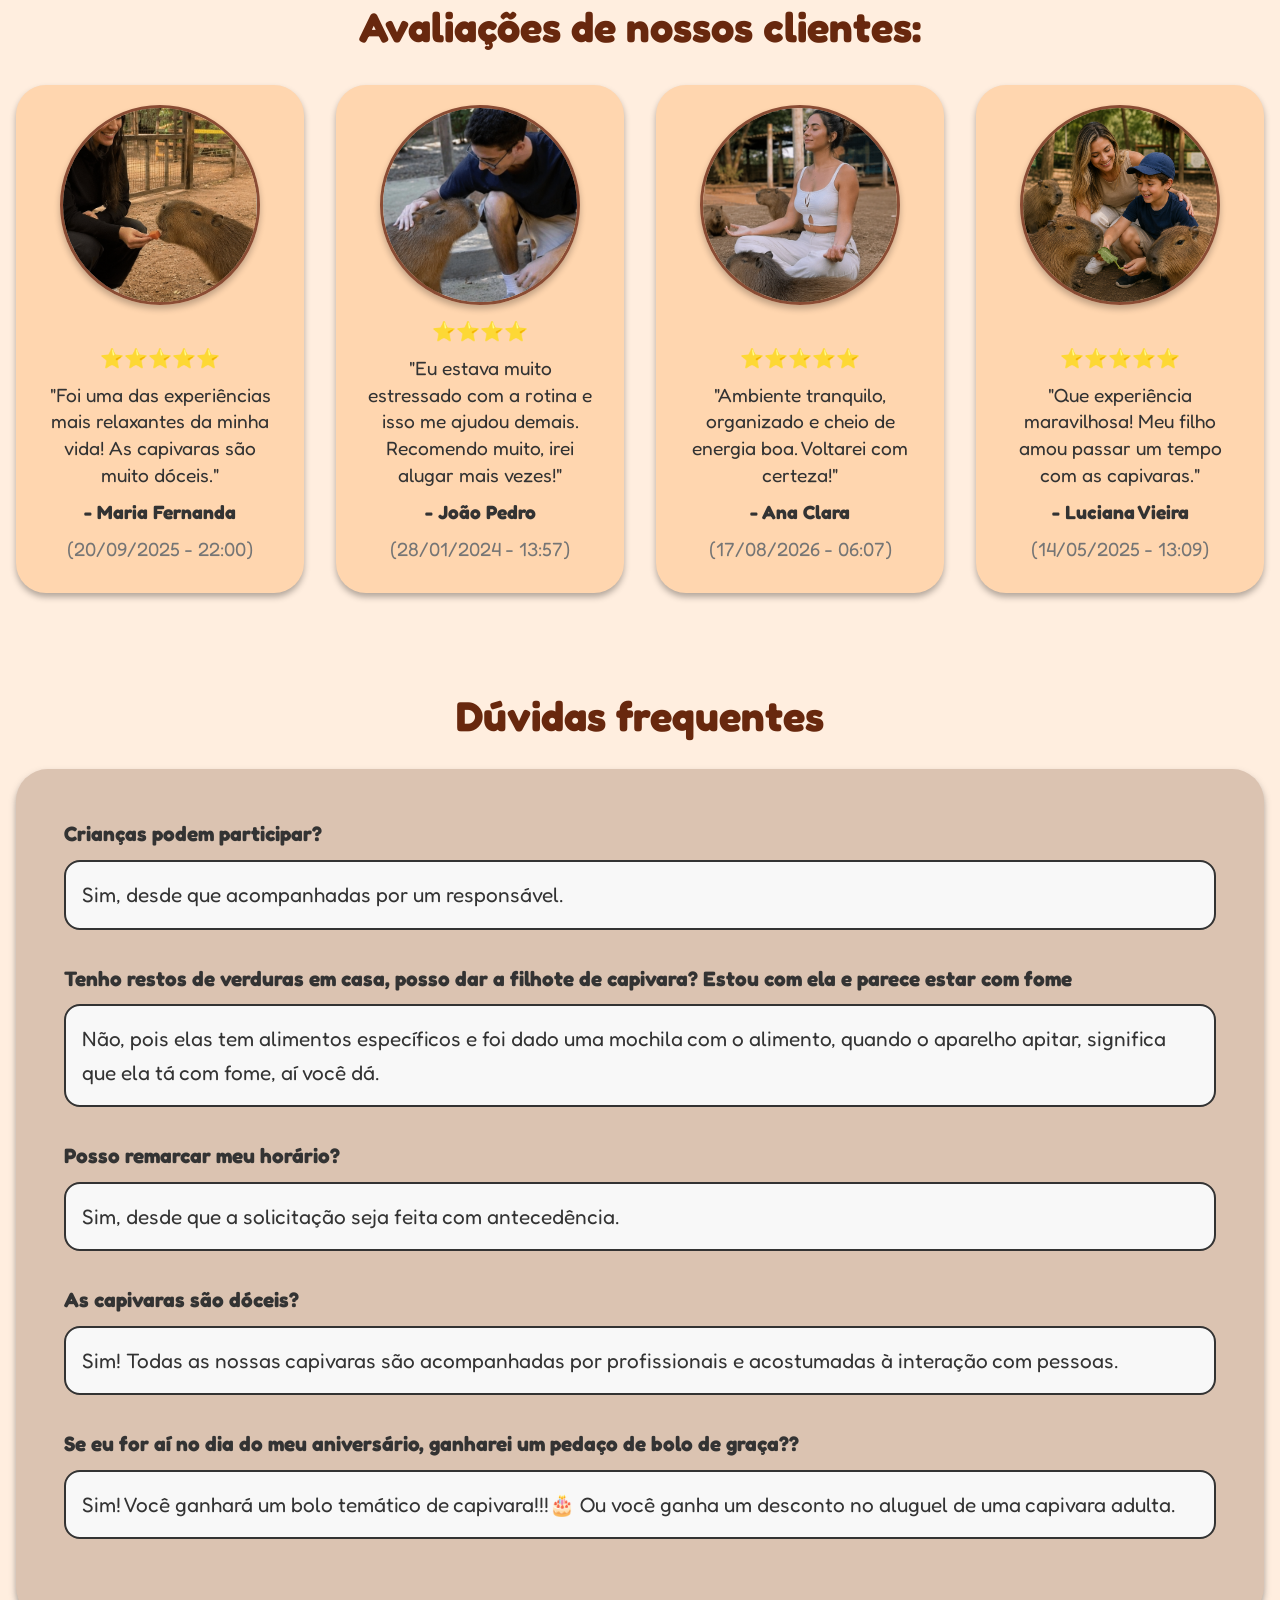
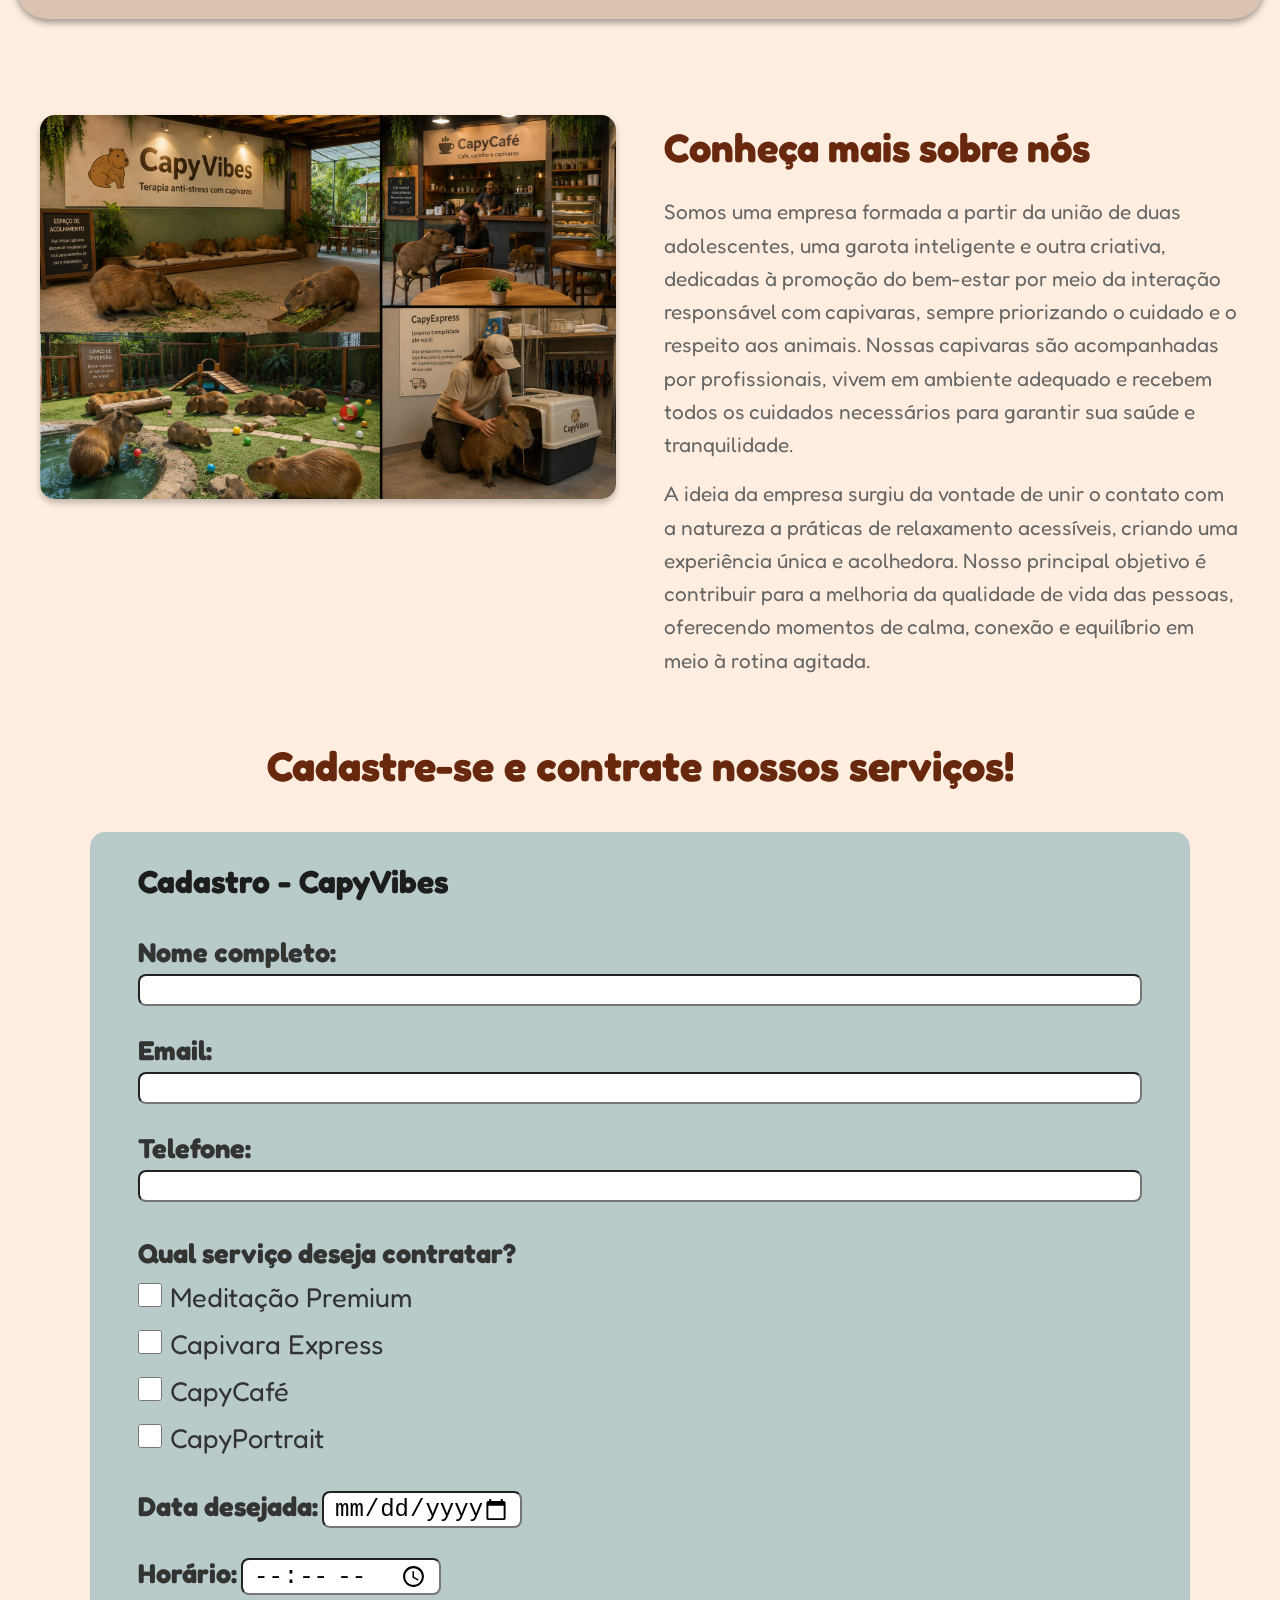
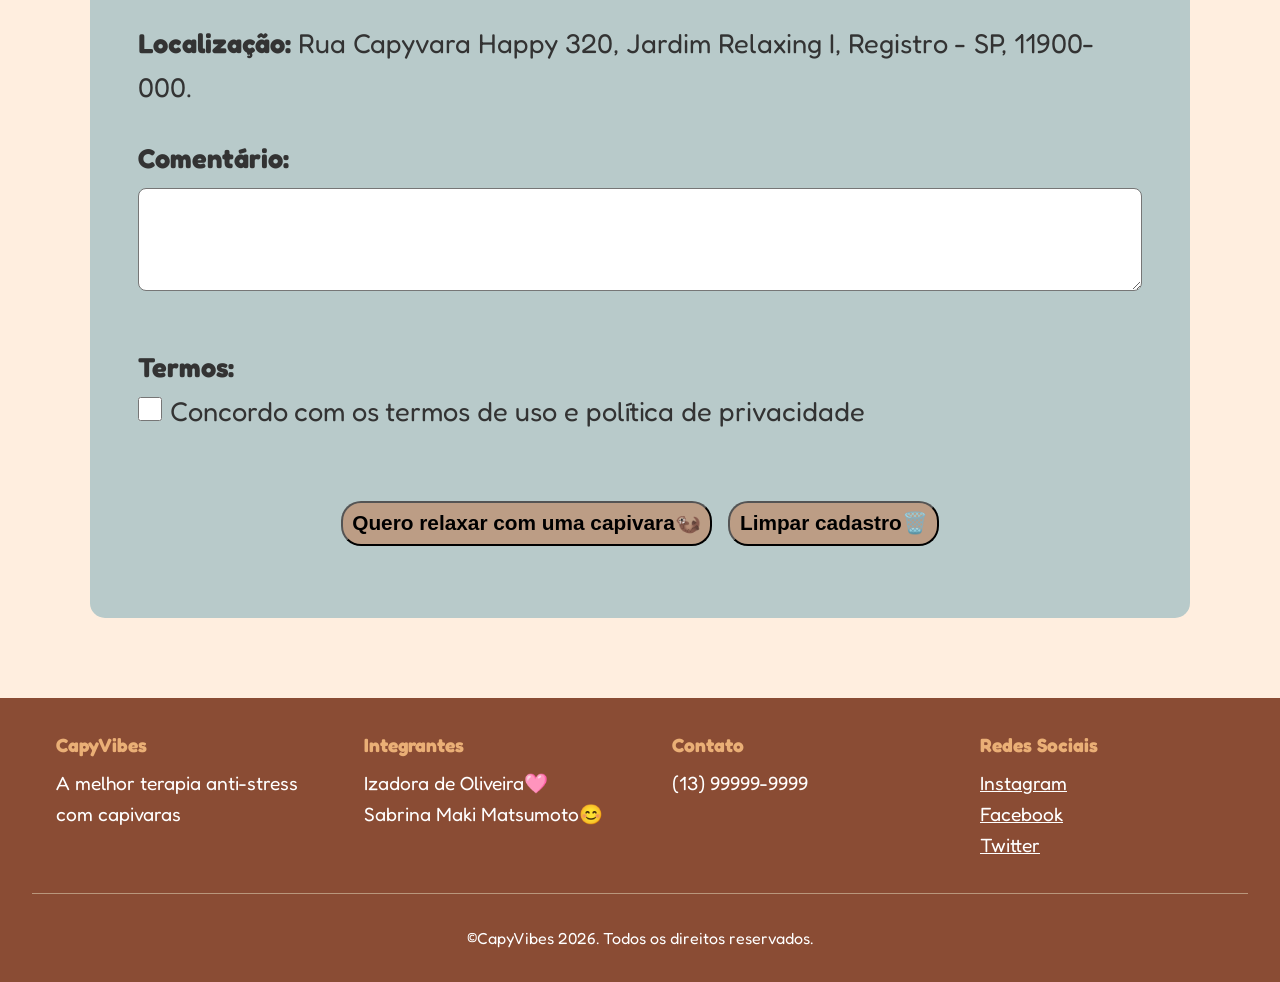
==== commit 27a6f4f7: "logo" ====
--- a/index.html
+++ b/index.html
@@ -19,7 +19,10 @@
 
           <div class="nav">
 
+            <div class="logos">
           <img class="logo" src="imagens/Logo.png">
+          <img class="logoCapy" src="imagens/logoCapy.png">
+            </div>
 
            <nav class="menu">
              <a href="inicio">Início</a>
--- a/styles.css
+++ b/styles.css
@@ -1,15 +1,4 @@
 /* HEADER e NAV */
-
-
-* {
-    outline: 1px solid red;
-}
-
-
-
-
-
-
 *{
     margin: 0;
     padding: 0;
@@ -71,7 +60,20 @@
 .logo{
     width: 12rem;
     height: 3rem;
-    margin-right: 35rem;
+    
+}
+
+.logoCapy{
+    width: 4.5rem;
+    height: 4.5rem;
+}
+
+.logos{
+    display: flexbox;
+    flex-direction: row;
+    align-items: absolute;
+    margin-right: 550px;
+    margin-top: -10px;
 }
 
 .botao{
